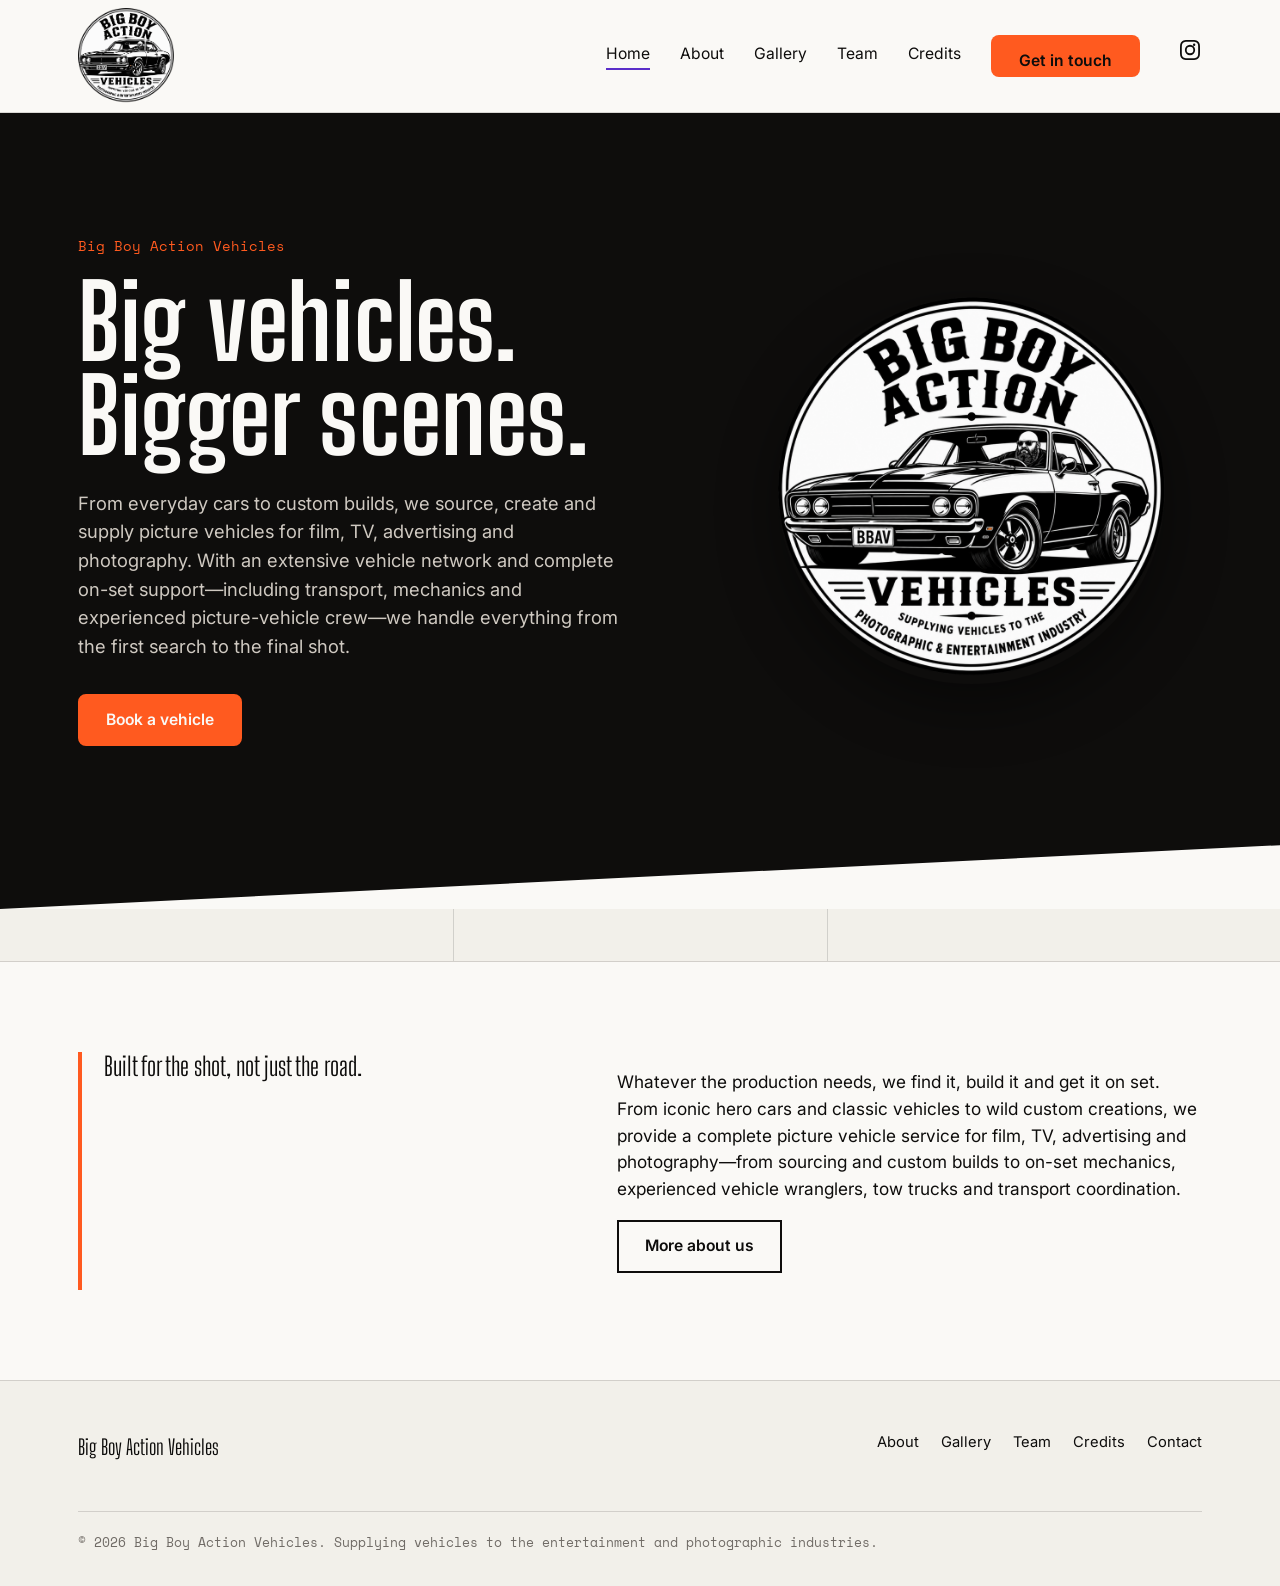
==== index.html @ 6cf237af "Add Instagram link with icon to navigation" ====
<!doctype html>
<html lang="en">
<head>
  <meta property="og:title" content="Big Boy Action Vehicles — Vehicles for Film, TV & Photography" />
<meta property="og:description" content="From everyday cars to custom builds, we source, create and supply picture vehicles for film, TV, advertising and photography." />
<meta property="og:image" content="https://www.bigboyactionvehicles.com/assets/logo-hero.png" />
<meta property="og:url" content="https://www.bigboyactionvehicles.com/" />
<meta property="og:type" content="website" />

<meta name="twitter:card" content="summary_large_image" />
<meta name="twitter:title" content="Big Boy Action Vehicles — Vehicles for Film, TV & Photography" />
<meta name="twitter:description" content="From everyday cars to custom builds, we source, create and supply picture vehicles for film, TV, advertising and photography." />
<meta name="twitter:image" content="https://www.bigboyactionvehicles.com/assets/logo-hero.png" />
<meta charset="utf-8">
<meta name="viewport" content="width=device-width, initial-scale=1">
<title>Big Boy Action Vehicles — Vehicles for Film, TV &amp; Photography</title>
<meta name="description" content="From everyday cars to custom builds, we source, create and supply picture vehicles for film, TV, advertising and photography. With an extensive vehicle network and complete on-set support—including transport, mechanics and experienced picture-vehicle crew—we handle everything from the first search to the final shot.">
<link rel="preconnect" href="https://fonts.googleapis.com">
<link href="https://fonts.googleapis.com/css2?family=Big+Shoulders+Display:wght@600;700;800&family=Inter:wght@400;500;600;700&family=Space+Mono&display=swap" rel="stylesheet">
<link rel="stylesheet" href="styles.css">
</head>
<body>

<header class="site-header">
  <div class="wrap">
    <a href="index.html" class="logo"><img src="assets/logo-header.png" alt="Big Boy Action Vehicles"></a>
    <button class="nav-toggle" aria-label="Open menu" aria-expanded="false">
      <span></span>
    </button>
    <nav class="main-nav">
      <a href="index.html" aria-current="page">Home</a>
      <a href="about.html">About</a>
      <a href="gallery.html">Gallery</a>
      <a href="team.html">Team</a>
      <a href="credits.html">Credits</a>
      <a href="contact.html" class="btn btn-solid">Get in touch</a>
       <a href="https://www.instagram.com/bigboyactionvehicles" target="_blank" rel="noopener" aria-label="Instagram" class="ig-icon">
  <svg xmlns="http://www.w3.org/2000/svg" viewBox="0 0 24 24" width="24" height="24" fill="currentColor">
    <path d="M12 2c2.717 0 3.056.01 4.122.06 1.065.05 1.79.217 2.428.465a4.9 4.9 0 0 1 1.771 1.153 4.9 4.9 0 0 1 1.153 1.771c.248.637.415 1.363.465 2.428.05 1.066.06 1.405.06 4.122s-.01 3.056-.06 4.122c-.05 1.065-.217 1.79-.465 2.428a4.9 4.9 0 0 1-1.153 1.771 4.9 4.9 0 0 1-1.771 1.153c-.637.248-1.363.415-2.428.465-1.066.05-1.405.06-4.122.06s-3.056-.01-4.122-.06c-1.065-.05-1.79-.217-2.428-.465a4.9 4.9 0 0 1-1.771-1.153 4.9 4.9 0 0 1-1.153-1.771c-.248-.637-.415-1.363-.465-2.428C2.01 15.056 2 14.717 2 12s.01-3.056.06-4.122c.05-1.065.217-1.79.465-2.428A4.9 4.9 0 0 1 3.678 3.68 4.9 4.9 0 0 1 5.45 2.525c.637-.248 1.363-.415 2.428-.465C8.944 2.01 9.283 2 12 2zm0 1.802c-2.67 0-2.986.01-4.04.059-.976.045-1.505.207-1.858.344-.466.181-.8.398-1.15.748-.35.35-.567.684-.748 1.15-.137.353-.3.882-.344 1.857-.05 1.055-.059 1.37-.059 4.04s.01 2.986.059 4.04c.045.976.207 1.505.344 1.858.181.466.399.8.748 1.15.35.35.684.567 1.15.748.353.137.882.3 1.857.344 1.054.05 1.37.059 4.041.059s2.987-.01 4.04-.059c.976-.045 1.506-.207 1.858-.344.466-.181.8-.399 1.15-.748.35-.35.567-.684.748-1.15.137-.353.3-.882.344-1.857.05-1.055.059-1.37.059-4.041s-.01-2.986-.059-4.04c-.045-.976-.207-1.505-.344-1.858a3.1 3.1 0 0 0-.748-1.15 3.1 3.1 0 0 0-1.15-.748c-.353-.137-.882-.3-1.857-.344-1.055-.05-1.37-.059-4.041-.059zm0 3.063a5.135 5.135 0 1 1 0 10.27 5.135 5.135 0 0 1 0-10.27zm0 1.802a3.333 3.333 0 1 0 0 6.666 3.333 3.333 0 0 0 0-6.666zm5.338-1.977a1.2 1.2 0 1 1-2.4 0 1.2 1.2 0 0 1 2.4 0z"/>
  </svg>
</a>
    </nav>
  </div>
</header>

<section class="hero">
  <div class="wrap">
    <div class="hero-copy">
      <p class="kicker">Big Boy Action Vehicles</p>
      <h1>Big vehicles.<br>Bigger scenes.</h1>
      <p class="lede">From everyday cars to custom builds, we source, create and supply picture vehicles for film, TV, advertising and photography. With an extensive vehicle network and complete on-set support—including transport, mechanics and experienced picture-vehicle crew—we handle everything from the first search to the final shot.</p>
      <div class="hero-actions">
        <a href="contact.html" class="btn btn-solid" style="border-color:var(--orange);">Book a vehicle</a>
      </div>
    </div>
    <div class="hero-art hero-art--filled" aria-hidden="true"><img src="assets/logo-hero.png" alt=""></div>
  </div>
</section>

<div class="strip">
  <div class="wrap">
    <div class="item"></div>
    <div class="item"></div>
    <div class="item"></div>
  </div>
</div>

<section class="section">
  <div class="wrap about-block">
    <div class="pull">Built for the shot, not just the road.</div>
    <div class="copy">
      <p> Whatever the production needs, we find it, build it and get it on set. From iconic hero cars and classic vehicles to wild custom creations, we provide a complete picture vehicle service for film, TV, advertising and photography—from sourcing and custom builds to on-set mechanics, experienced vehicle wranglers, tow trucks and transport coordination.</p>
      <p><a href="about.html" class="btn">More about us</a></p>
    </div>
  </div>
</section>

<footer class="site-footer">
  <div class="wrap">
    <div class="foot-logo">Big Boy Action Vehicles</div>
    <nav>
      <a href="about.html">About</a>
      <a href="gallery.html">Gallery</a>
      <a href="team.html">Team</a>
      <a href="credits.html">Credits</a>
      <a href="contact.html">Contact</a>
    </nav>
    <div class="fine">© <span id="year"></span> Big Boy Action Vehicles. Supplying vehicles to the entertainment and photographic industries.</div>
  </div>
</footer>

<script src="script.js"></script>
<script>document.getElementById("year").textContent = new Date().getFullYear();</script>
</body>
</html>
---- styles.css ----
/* ============================================
   BIG BOY ACTION VEHICLES — shared stylesheet
   ============================================ */

:root {
  --black: #0e0d0c;
  --white: #faf9f6;
  --paper: #f2f0ea;
  --gray: #706b66;
  --gray-light: #cfc9c1;
  --purple: #5a2ec9;
  --orange: #ff5a1f;

  --display: "Big Shoulders Display", sans-serif;
  --body: "Inter", sans-serif;
  --mono: "Space Mono", monospace;

  --edge: 1px solid rgba(14, 13, 12, 0.14);
  --edge-light: 1px solid rgba(250, 249, 246, 0.18);
  --max: 1180px;
}

* { box-sizing: border-box; }

html { scroll-behavior: smooth; }

body {
  margin: 0;
  background: var(--white);
  color: var(--black);
  font-family: var(--body);
  font-size: 17px;
  line-height: 1.55;
  -webkit-font-smoothing: antialiased;
}

img { max-width: 100%; display: block; }

a { color: inherit; }

h1, h2, h3 {
  font-family: var(--display);
  font-weight: 700;
  line-height: 0.92;
  margin: 0;
  letter-spacing: 0.2px;
}

h1 { font-size: clamp(3rem, 8vw, 6.5rem); }
h2 { font-size: clamp(2.1rem, 5vw, 3.4rem); }
h3 { font-size: clamp(1.3rem, 3vw, 1.7rem); }

p { max-width: 62ch; }

.wrap {
  max-width: var(--max);
  margin: 0 auto;
  padding: 0 28px;
}

/* focus visibility for accessibility */
a:focus-visible,
button:focus-visible,
input:focus-visible,
textarea:focus-visible,
select:focus-visible {
  outline: 3px solid var(--orange);
  outline-offset: 2px;
}

@media (prefers-reduced-motion: reduce) {
  html { scroll-behavior: auto; }
  * { animation: none !important; transition: none !important; }
}

/* ---------- header ---------- */

.site-header {
  position: sticky;
  top: 0;
  z-index: 50;
  background: var(--white);
  border-bottom: var(--edge);
}

.site-header .wrap {
  display: flex;
  align-items: center;
  justify-content: space-between;
  padding-top: 8px;
  padding-bottom: 8px;
}

.logo {
  text-decoration: none;
  color: var(--black);
  display: flex;
  align-items: center;
  line-height: 1;
}

.logo img {
  height: 1in;
  width: auto;
  display: block;
}

nav.main-nav {
  display: flex;
  align-items: center;
  gap: 30px;
}

nav.main-nav a {
  text-decoration: none;
  font-size: 0.98rem;
  color: var(--black);
  padding-bottom: 2px;
  border-bottom: 2px solid transparent;
}

nav.main-nav a:hover,
nav.main-nav a[aria-current="page"] {
  border-bottom-color: var(--purple);
}

.btn {
  display: inline-block;
  font-family: var(--body);
  font-weight: 600;
  font-size: 0.98rem;
  text-decoration: none;
  padding: 12px 26px;
  border: 2px solid var(--black);
  color: var(--black);
  background: transparent;
  cursor: pointer;
  transition: background 0.15s ease, color 0.15s ease, border-color 0.15s ease;
}

.btn:hover { background: var(--black); color: var(--white); }

.btn-solid {
  background: var(--orange);
  border-color: var(--orange);
  color: var(--white);
  border-radius: 8px;
}

.btn-solid:hover {
  background: var(--purple);
  border-color: var(--purple);
  color: var(--white);
}

.nav-toggle {
  display: none;
  background: none;
  border: none;
  cursor: pointer;
  padding: 6px;
}

.nav-toggle span,
.nav-toggle span::before,
.nav-toggle span::after {
  content: "";
  display: block;
  width: 26px;
  height: 2px;
  background: var(--black);
  position: relative;
  transition: transform 0.15s ease;
}
.nav-toggle span::before { position: absolute; top: -8px; }
.nav-toggle span::after { position: absolute; top: 8px; }

@media (max-width: 780px) {
  .nav-toggle { display: block; }
  nav.main-nav {
    position: absolute;
    top: 100%;
    left: 0;
    right: 0;
    background: var(--white);
    border-bottom: var(--edge);
    flex-direction: column;
    align-items: flex-start;
    gap: 0;
    padding: 10px 28px 22px;
    display: none;
  }
  nav.main-nav.open { display: flex; }
  nav.main-nav a { width: 100%; padding: 12px 0; border-bottom: 1px solid rgba(14,13,12,0.1); }
  nav.main-nav .btn { margin-top: 12px; }
}

/* ---------- hero ---------- */

.hero {
  position: relative;
  background: var(--black);
  color: var(--white);
  overflow: hidden;
  clip-path: polygon(0 0, 100% 0, 100% 92%, 0 100%);
}

.hero .wrap {
  display: grid;
  grid-template-columns: 1.15fr 0.85fr;
  gap: 40px;
  align-items: center;
  padding-top: 90px;
  padding-bottom: 130px;
}

.hero-copy .kicker {
  font-family: var(--mono);
  font-size: 0.85rem;
  color: var(--orange);
  margin: 0 0 18px;
}

.hero h1 { color: var(--white); }

.hero p.lede {
  color: var(--gray-light);
  font-size: 1.15rem;
  margin: 26px 0 34px;
  max-width: 46ch;
}

.hero-actions { display: flex; gap: 16px; flex-wrap: wrap; }

.hero .btn { border-color: var(--white); color: var(--white); }
.hero .btn:hover { background: var(--white); color: var(--black); }

.hero-art {
  position: relative;
  aspect-ratio: 4 / 5;
  background:
    linear-gradient(160deg, rgba(90,46,201,0.55), transparent 55%),
    linear-gradient(-20deg, rgba(255,90,31,0.5), transparent 50%),
    #1c1a18;
  border: var(--edge-light);
}

.hero-art::after {
  content: "Add a vehicle photo here";
  position: absolute;
  inset: 0;
  display: flex;
  align-items: center;
  justify-content: center;
  text-align: center;
  padding: 20px;
  font-family: var(--mono);
  font-size: 0.85rem;
  color: rgba(250,249,246,0.6);
}

.hero-art--filled::after { content: none; }

.hero-art--filled {
  display: flex;
  align-items: center;
  justify-content: center;
  padding: 8%;
  background: var(--black);
  border: none;
}

.hero-art--filled img {
  width: 100%;
  max-width: 620px;
  border-radius: 50%;
  box-shadow: 0 20px 60px rgba(0,0,0,0.45);
}

@media (max-width: 860px) {
  .hero .wrap { grid-template-columns: 1fr; padding-top: 60px; padding-bottom: 80px; }
  .hero-art { aspect-ratio: 16/10; }
}

/* ---------- highlight strip ---------- */

.strip {
  border-bottom: var(--edge);
  background: var(--paper);
}

.strip .wrap {
  display: flex;
  flex-wrap: wrap;
}

.strip .item {
  flex: 1 1 220px;
  padding: 26px 28px;
  border-left: var(--edge);
  font-size: 1rem;
  font-weight: 600;
}

.strip .item:first-child { border-left: none; }

/* ---------- generic sections ---------- */

.section { padding: 90px 0; }
.section-tight { padding: 60px 0; }

.section-head {
  display: flex;
  justify-content: space-between;
  align-items: flex-end;
  gap: 30px;
  margin-bottom: 46px;
  flex-wrap: wrap;
}

.section-head p { color: var(--gray); margin: 0; }

.page-hero {
  padding: 74px 0 24px;
  border-bottom: var(--edge);
}

.page-hero p.lede {
  color: var(--gray);
  font-size: 1.15rem;
  margin-top: 20px;
  max-width: 60ch;
}

/* ---------- about paragraph block ---------- */

.about-block {
  display: grid;
  grid-template-columns: 0.9fr 1.1fr;
  gap: 60px;
}

.about-block .pull {
  border-left: 4px solid var(--orange);
  padding-left: 22px;
  font-family: var(--display);
  font-size: 1.6rem;
  line-height: 1.15;
}

.about-block .copy p { font-size: 1.08rem; }

@media (max-width: 860px) {
  .about-block { grid-template-columns: 1fr; gap: 30px; }
}

/* ---------- gallery ---------- */

.gallery-grid {
  display: grid;
  grid-template-columns: repeat(3, 1fr);
  gap: 4px;
}

.gallery-item {
  position: relative;
  aspect-ratio: 4/3;
  background: #1c1a18;
  overflow: hidden;
}

.gallery-item:nth-child(6n+1) { background: linear-gradient(135deg, #201c33, #1c1a18); }
.gallery-item:nth-child(6n+2) { background: linear-gradient(135deg, #3a1c14, #1c1a18); }
.gallery-item:nth-child(6n+3) { background: linear-gradient(135deg, #1c1a18, #241d33); }
.gallery-item:nth-child(6n+4) { background: linear-gradient(135deg, #331d16, #1c1a18); }
.gallery-item:nth-child(6n+5) { background: linear-gradient(135deg, #1c1a18, #2a1a3a); }
.gallery-item:nth-child(6n+6) { background: linear-gradient(135deg, #1c1a18, #3a2312); }

.gallery-item span {
  position: absolute;
  inset: 0;
  display: flex;
  align-items: center;
  justify-content: center;
  text-align: center;
  padding: 16px;
  font-family: var(--mono);
  font-size: 0.78rem;
  color: rgba(250,249,246,0.55);
}

@media (max-width: 780px) {
  .gallery-grid { grid-template-columns: repeat(2, 1fr); }
}

/* ---------- team ---------- */

.team-grid {
  display: grid;
  grid-template-columns: repeat(3, 1fr);
}

.team-card {
  padding: 30px 26px;
  border-top: var(--edge);
  border-left: var(--edge);
}

.team-grid .team-card:nth-child(3n+1) { border-left: none; }

.team-photo {
  width: 100%;
   height: 250px;
   overflow: hidden;
   background: linear-gradient(150deg, var(--purple), var(--black) 70%);
  margin-bottom: 18px;
}

.team-photo img {
  width: 100%;
   height: 100%;
   object-fit: cover;
   display: block;  
}

.team-card h3 { margin-bottom: 4px; }
.team-role {
  font-family: var(--mono);
  font-size: 0.82rem;
  color: var(--orange);
  margin-bottom: 14px;
  display: block;
}

@media (max-width: 780px) {
  .team-grid { grid-template-columns: 1fr; }
  .team-grid .team-card { border-left: none; }
}

/* ---------- credits (film-credits styling) ---------- */

.credits-roll {
  background: var(--black);
  color: var(--white);
}

.credits-roll .section { padding: 80px 0 100px; }

.credit-block { margin-bottom: 46px; }

.credit-block .role {
  font-family: var(--mono);
  font-size: 0.8rem;
  color: var(--orange);
  text-transform: lowercase;
  margin-bottom: 10px;
  display: block;
}

.credit-block ul {
  list-style: none;
  margin: 0;
  padding: 0;
  columns: 2;
  column-gap: 40px;
}

.credit-block li {
  font-family: var(--display);
  font-size: 1.4rem;
  padding: 6px 0;
  border-bottom: 1px solid rgba(250,249,246,0.12);
  break-inside: avoid;
}

@media (max-width: 700px) {
  .credit-block ul { columns: 1; }
}

/* ---------- contact form ---------- */

.contact-layout {
  display: grid;
  grid-template-columns: 0.9fr 1.1fr;
  gap: 60px;
}

.contact-info .detail { margin-bottom: 22px; }
.contact-info .detail .label {
  font-family: var(--mono);
  font-size: 0.78rem;
  color: var(--gray);
  display: block;
  margin-bottom: 4px;
}

form.enquiry { display: grid; gap: 20px; }

.field { display: grid; gap: 6px; }

.field label { font-size: 0.92rem; font-weight: 600; }

.field input,
.field select,
.field textarea {
  font-family: var(--body);
  font-size: 1rem;
  padding: 13px 14px;
  border: 2px solid var(--black);
  background: var(--white);
  color: var(--black);
  width: 100%;
}

.field textarea { min-height: 130px; resize: vertical; }

.form-note {
  font-size: 0.88rem;
  color: var(--gray);
  margin-top: -6px;
}

.form-success {
  border: 2px solid var(--black);
  padding: 26px;
  font-family: var(--display);
  font-size: 1.3rem;
  display: none;
}

@media (max-width: 860px) {
  .contact-layout { grid-template-columns: 1fr; gap: 34px; }
}

/* ---------- footer ---------- */

.site-footer {
  border-top: var(--edge);
  background: var(--paper);
  padding: 50px 0 34px;
}

.site-footer .wrap {
  display: flex;
  justify-content: space-between;
  flex-wrap: wrap;
  gap: 24px;
}

.site-footer .foot-logo {
  font-family: var(--display);
  font-size: 1.3rem;
}

.site-footer nav {
  display: flex;
  gap: 22px;
  flex-wrap: wrap;
}

.site-footer nav a { text-decoration: none; font-size: 0.92rem; }

.site-footer .fine {
  width: 100%;
  margin-top: 24px;
  padding-top: 20px;
  border-top: var(--edge);
  font-size: 0.82rem;
  color: var(--gray);
  font-family: var(--mono);
}
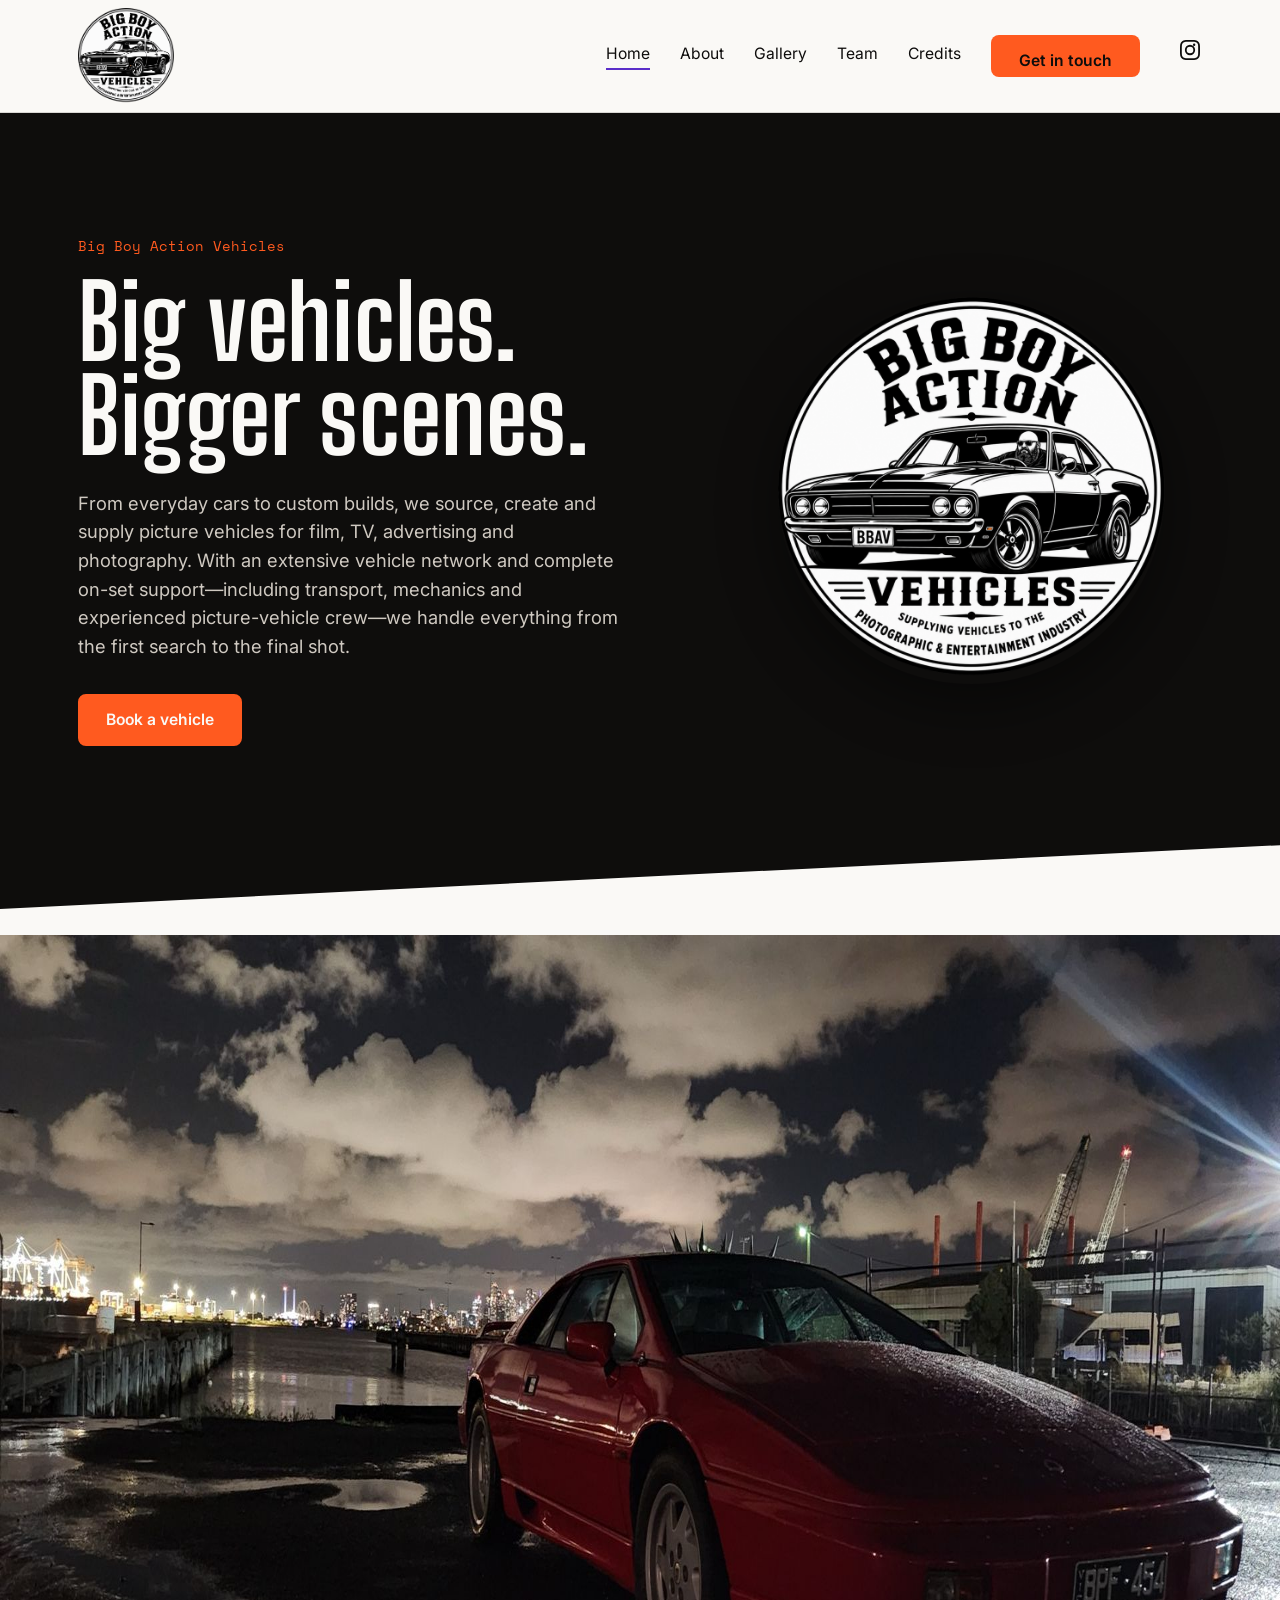
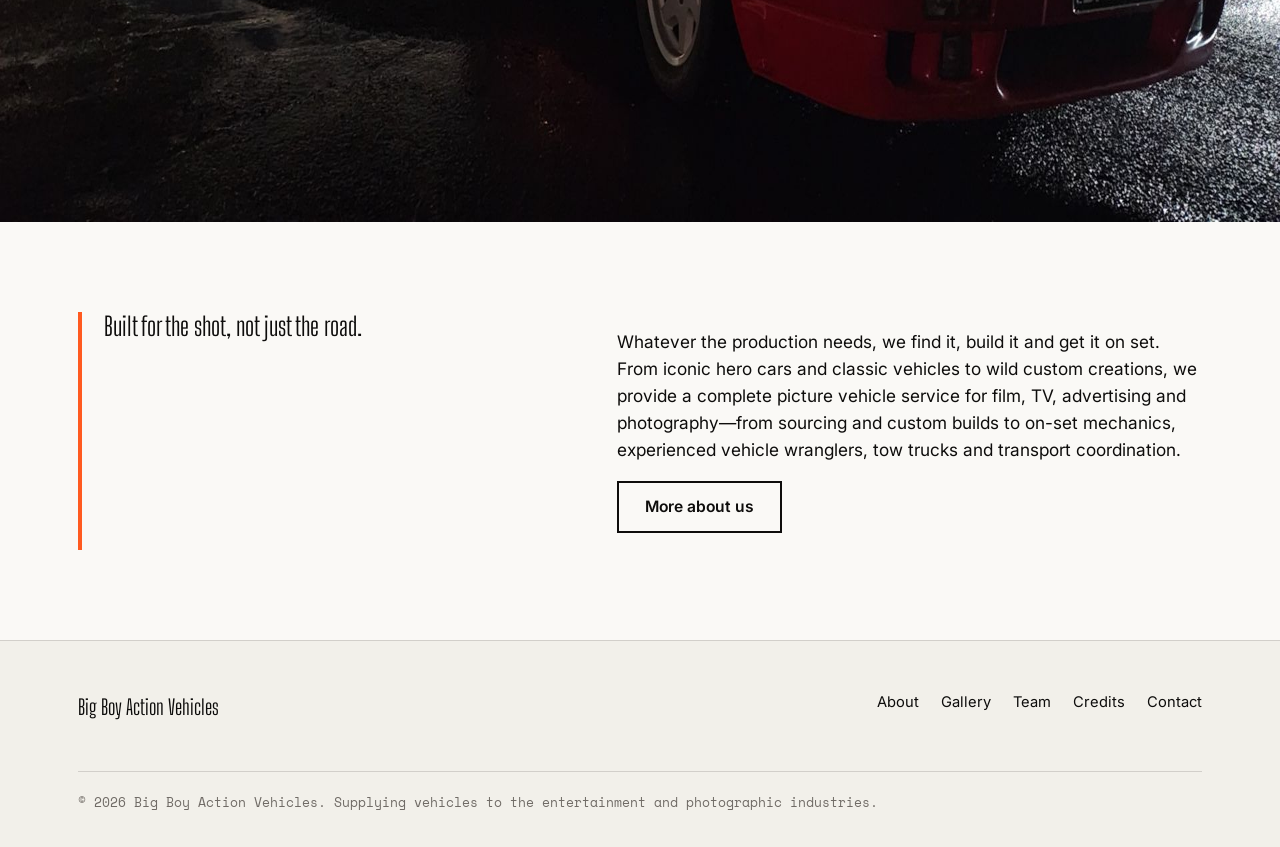
==== commit b00fb075: "Refactor index.html to include photo strip section Removed unused strip div and added a photo strip " ====
--- a/index.html
+++ b/index.html
@@ -56,14 +56,12 @@
     <div class="hero-art hero-art--filled" aria-hidden="true"><img src="assets/logo-hero.png" alt=""></div>
   </div>
 </section>
+<section class="photo-strip">
+  <img src="images/lotus-esprit-night.jpg"
+       alt="Red Lotus Esprit picture car parked at night by the Melbourne docks"
+       width="1920" height="887" loading="lazy">
+</section>
 
-<div class="strip">
-  <div class="wrap">
-    <div class="item"></div>
-    <div class="item"></div>
-    <div class="item"></div>
-  </div>
-</div>
 
 <section class="section">
   <div class="wrap about-block">
--- a/styles.css
+++ b/styles.css
@@ -569,3 +569,16 @@
   color: var(--gray);
   font-family: var(--mono);
 }
+.photo-strip {
+  margin: 0;
+  padding: 0;
+  background: #121214;
+  line-height: 0;
+}
+.photo-strip img {
+  display: block;
+  width: 100%;
+  height: clamp(220px, 40vw, 480px);
+  object-fit: cover;
+  object-position: 60% 60%;
+}
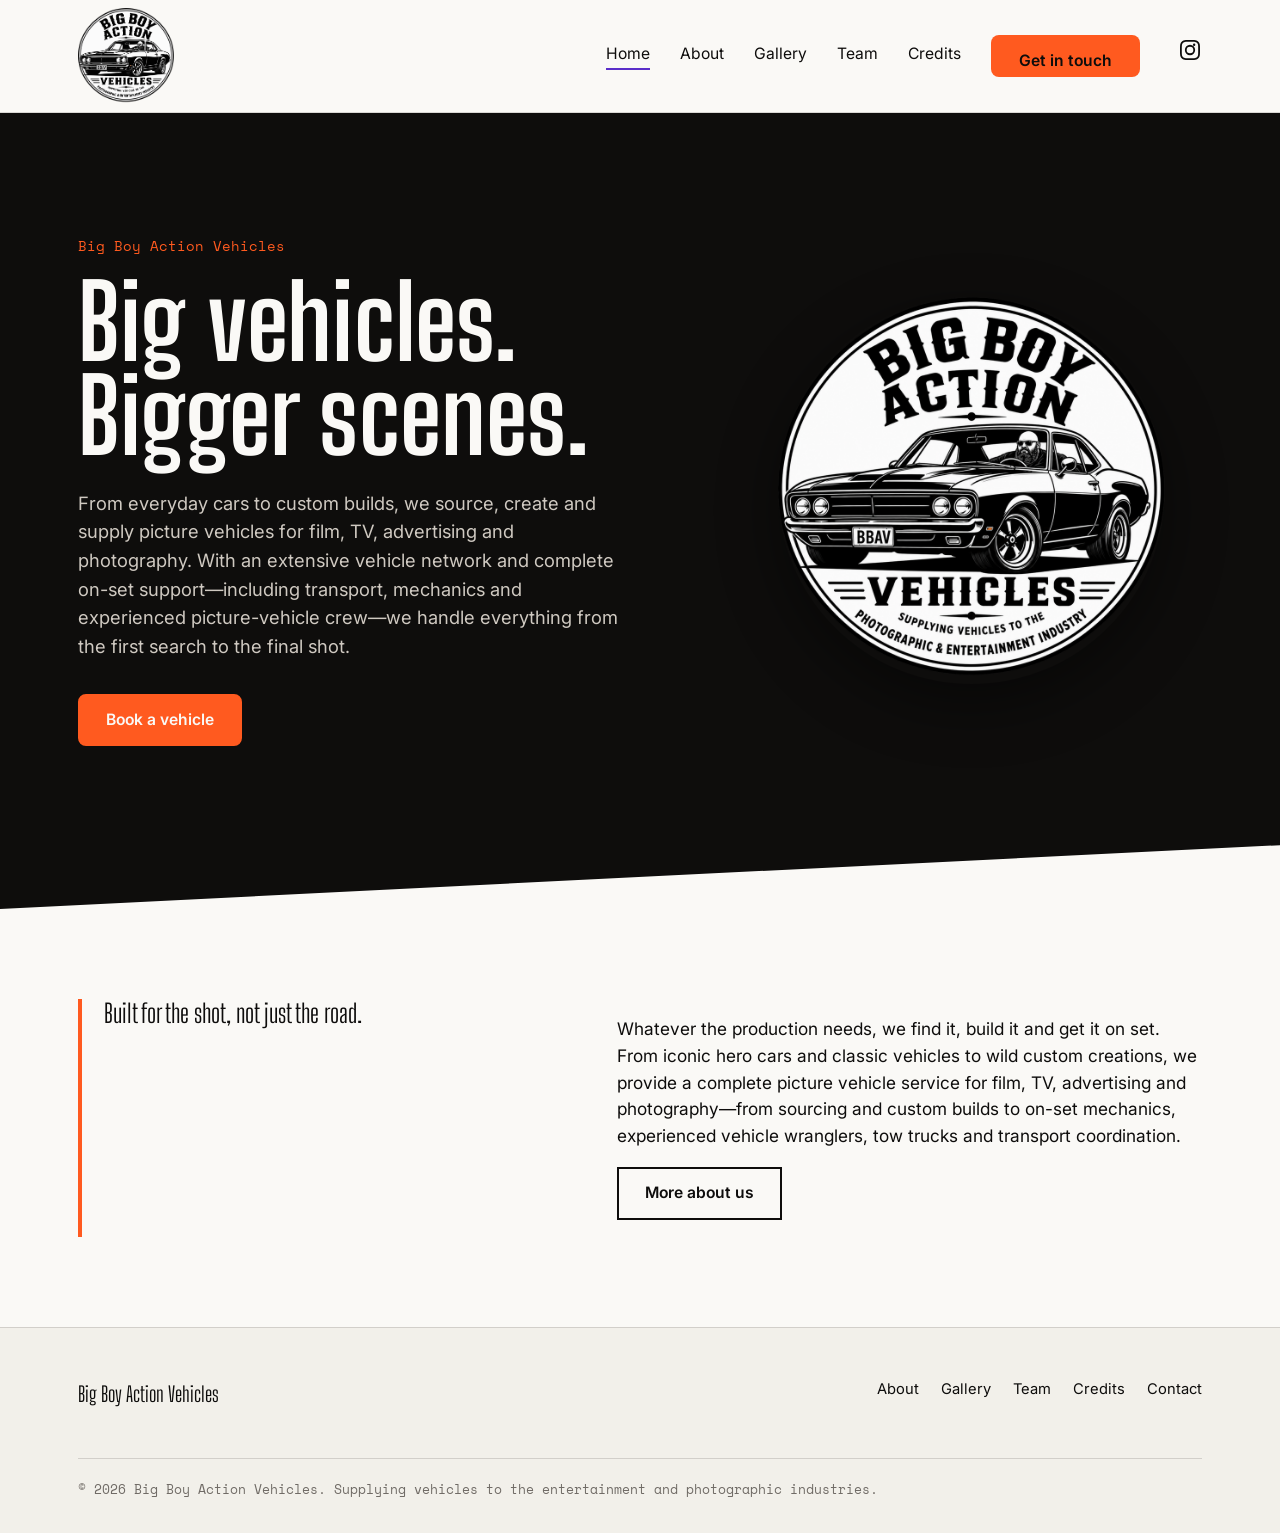
==== commit 7b56d8a4: "Update index.html" ====
--- a/index.html
+++ b/index.html
@@ -56,12 +56,6 @@
     <div class="hero-art hero-art--filled" aria-hidden="true"><img src="assets/logo-hero.png" alt=""></div>
   </div>
 </section>
-<section class="photo-strip">
-  <img src="images/lotus-esprit-night.jpg"
-       alt="Red Lotus Esprit picture car parked at night by the Melbourne docks"
-       width="1920" height="887" loading="lazy">
-</section>
-
 
 <section class="section">
   <div class="wrap about-block">
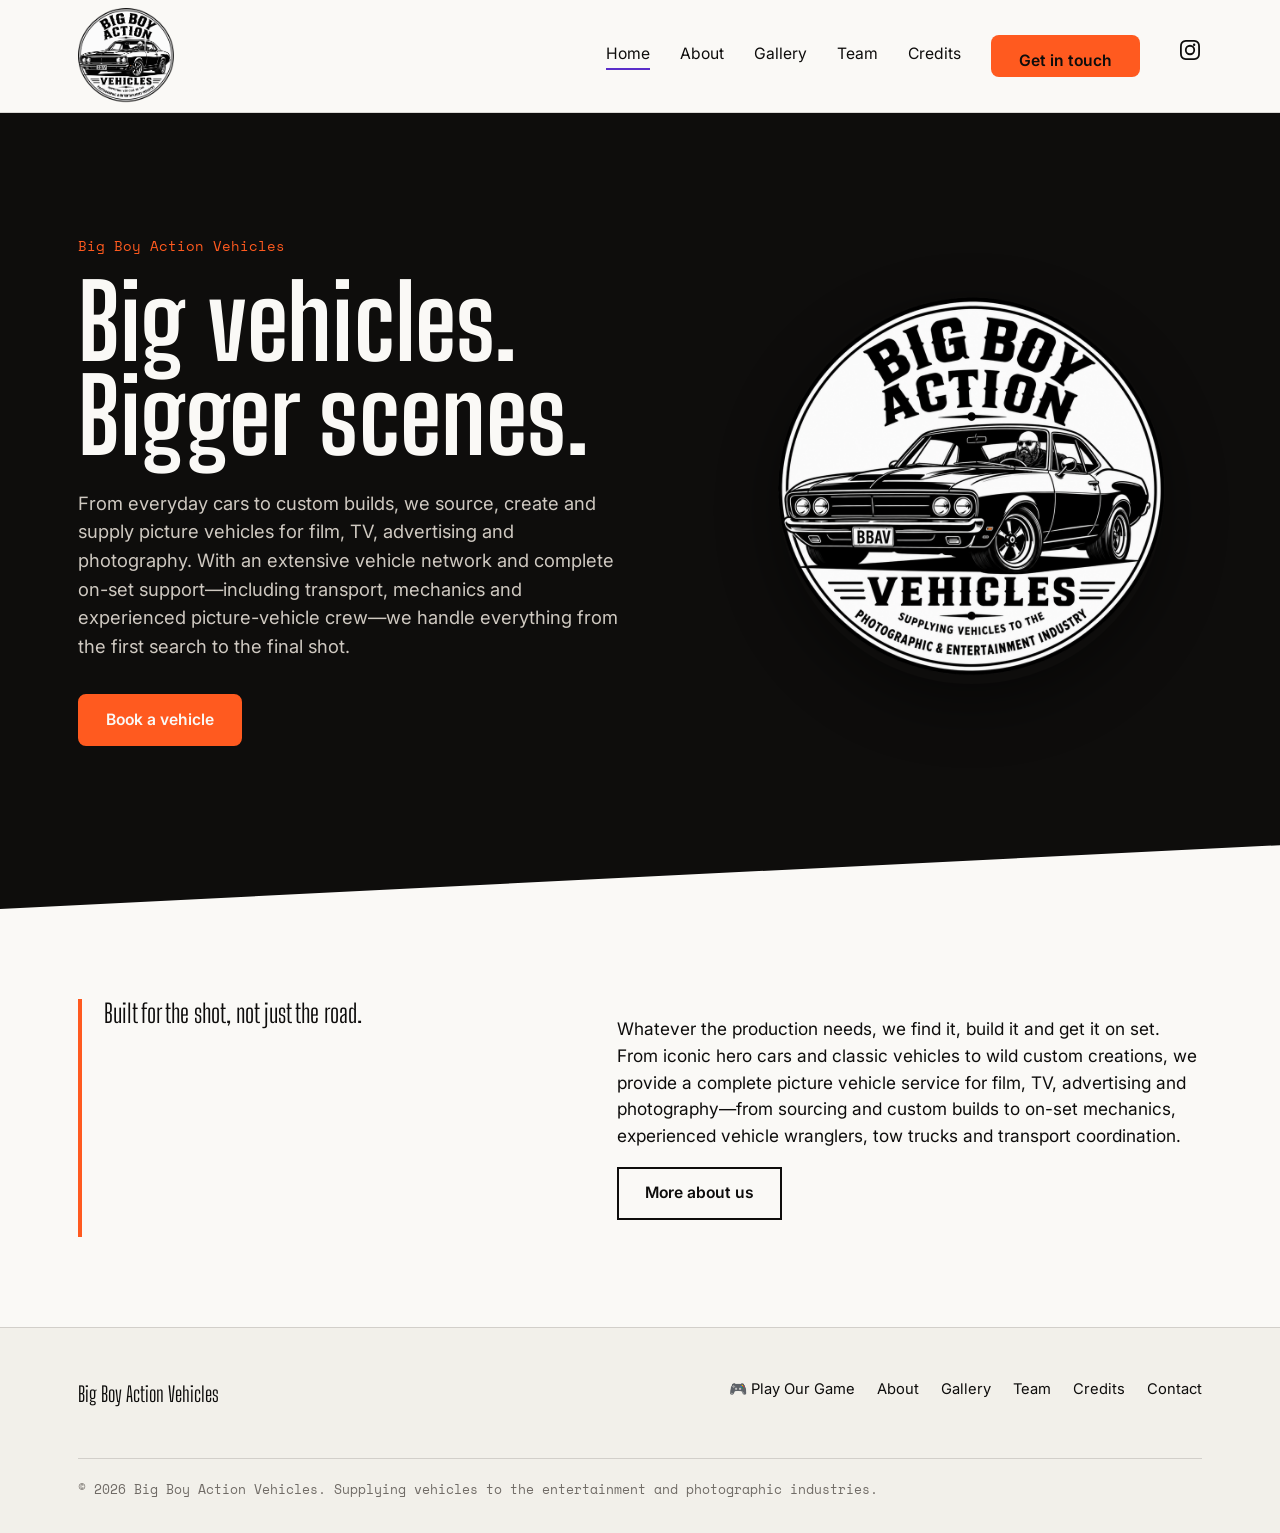
==== commit 419e93df: "Add link to Play Our Game in the footer" ====
--- a/index.html
+++ b/index.html
@@ -71,6 +71,7 @@
   <div class="wrap">
     <div class="foot-logo">Big Boy Action Vehicles</div>
     <nav>
+      <a href="/driving-victoria/">🎮 Play Our Game</a>
       <a href="about.html">About</a>
       <a href="gallery.html">Gallery</a>
       <a href="team.html">Team</a>
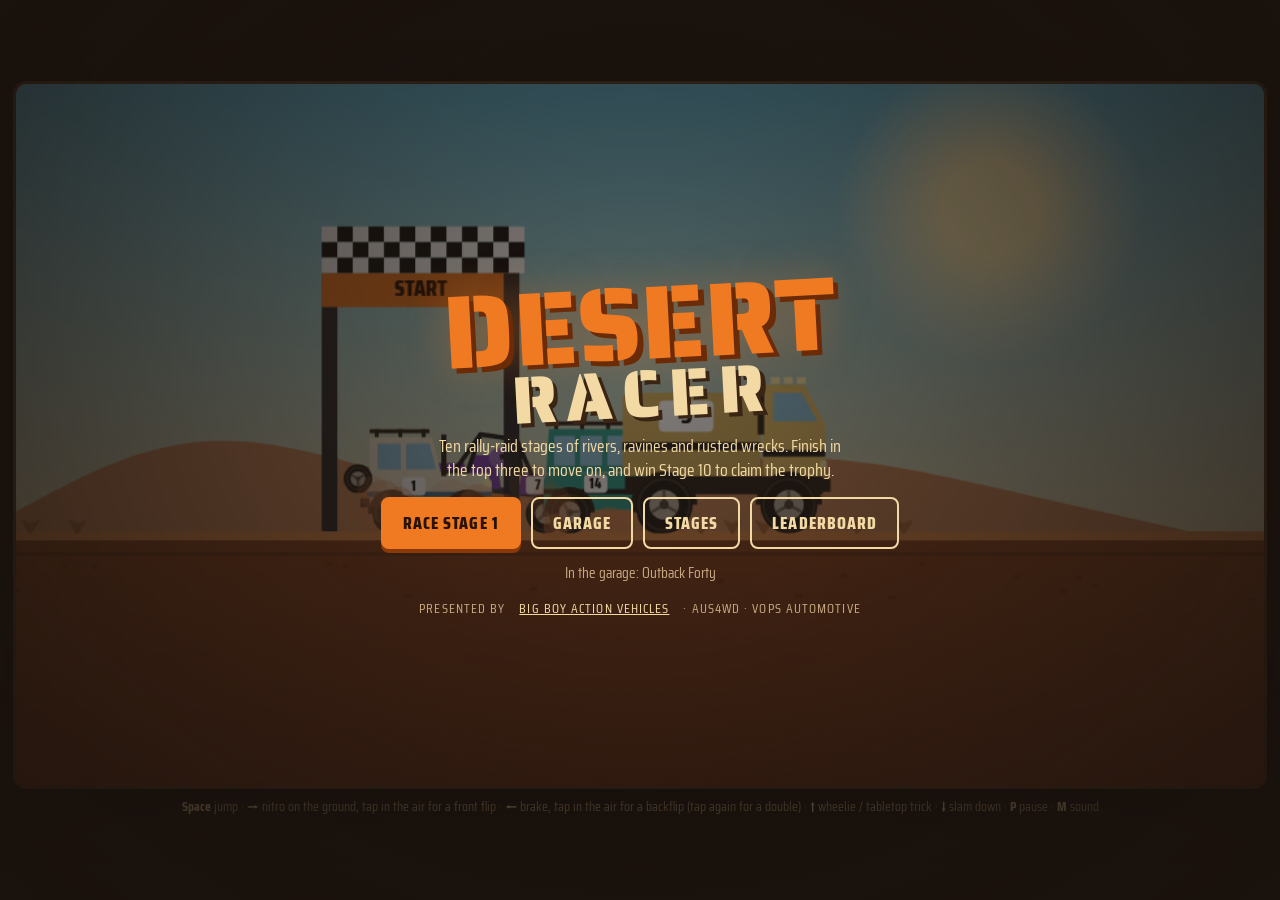
==== commit 5f184d41: "Add files via upload" ====
--- a/index.html
+++ b/index.html
@@ -1,88 +1,1647 @@
 <!doctype html>
 <html lang="en">
 <head>
-  <meta property="og:title" content="Big Boy Action Vehicles — Vehicles for Film, TV & Photography" />
-<meta property="og:description" content="From everyday cars to custom builds, we source, create and supply picture vehicles for film, TV, advertising and photography." />
-<meta property="og:image" content="https://www.bigboyactionvehicles.com/assets/logo-hero.png" />
-<meta property="og:url" content="https://www.bigboyactionvehicles.com/" />
-<meta property="og:type" content="website" />
-
-<meta name="twitter:card" content="summary_large_image" />
-<meta name="twitter:title" content="Big Boy Action Vehicles — Vehicles for Film, TV & Photography" />
-<meta name="twitter:description" content="From everyday cars to custom builds, we source, create and supply picture vehicles for film, TV, advertising and photography." />
-<meta name="twitter:image" content="https://www.bigboyactionvehicles.com/assets/logo-hero.png" />
 <meta charset="utf-8">
-<meta name="viewport" content="width=device-width, initial-scale=1">
-<title>Big Boy Action Vehicles — Vehicles for Film, TV &amp; Photography</title>
-<meta name="description" content="From everyday cars to custom builds, we source, create and supply picture vehicles for film, TV, advertising and photography. With an extensive vehicle network and complete on-set support—including transport, mechanics and experienced picture-vehicle crew—we handle everything from the first search to the final shot.">
+<meta name="viewport" content="width=device-width,initial-scale=1,viewport-fit=cover">
+<meta name="description" content="DESERT RACER: a rally-raid arcade racer presented by Big Boy Action Vehicles.">
+<title>DESERT RACER</title>
 <link rel="preconnect" href="https://fonts.googleapis.com">
-<link href="https://fonts.googleapis.com/css2?family=Big+Shoulders+Display:wght@600;700;800&family=Inter:wght@400;500;600;700&family=Space+Mono&display=swap" rel="stylesheet">
-<link rel="stylesheet" href="styles.css">
+<link rel="preconnect" href="https://fonts.gstatic.com" crossorigin>
+<link href="https://fonts.googleapis.com/css2?family=Saira+Stencil+One&family=Saira+Condensed:wght@500;700;800&display=swap" rel="stylesheet">
+<style>
+  /* Layout: one 16:9 race screen centred on a burnt-umber ground; menus float over it as rally road-book panels. Single dark look by design. */
+  :root {
+    --ground: #1A120D;
+    --panel: #24180F;
+    --panel-edge: #4A3220;
+    --sand: #F3D9A4;
+    --ink: #FFF4E2;
+    --muted: #C7A983;
+    --orange: #F07A22;
+    --orange-ink: #2A1203;
+    --sky: #4FB8E0;
+    --good: #7FD48C;
+    --bad: #FF6352;
+    --display: "Saira Stencil One", "Impact", "Arial Black", sans-serif;
+    --ui: "Saira Condensed", "Arial Narrow", system-ui, sans-serif;
+    color-scheme: dark;
+  }
+  *, *::before, *::after { box-sizing: border-box; }
+  [hidden] { display: none !important; }
+  html, body { height: 100%; }
+  body {
+    margin: 0; background: var(--ground); color: var(--ink);
+    font-family: var(--ui); font-size: 17px; overflow: hidden;
+    -webkit-user-select: none; user-select: none;
+  }
+  .app {
+    height: 100%; display: flex; flex-direction: column; align-items: center; justify-content: center;
+    gap: 10px; padding-inline: 16px; padding-block: 10px;
+  }
+  .stage {
+    position: relative; width: min(100%, calc((100dvh - 150px) * 16 / 9), 1280px);
+    max-width: 100%; aspect-ratio: 16 / 9; border-radius: 10px; overflow: hidden;
+    box-shadow: 0 0 0 3px var(--panel-edge), 0 18px 50px rgba(0,0,0,.5);
+    background: #2b1d14; touch-action: none;
+  }
+  @media (pointer: fine) { .stage { width: min(100%, calc((100dvh - 70px) * 16 / 9), 1280px); } }
+  canvas#cv { display: block; width: 100%; height: 100%; }
+  .topbtns { position: absolute; top: 8px; left: 50%; transform: translateX(-50%); display: flex; gap: 6px; z-index: 2; }
+  .icon-btn {
+    width: clamp(30px, 3.6vw, 42px); height: clamp(30px, 3.6vw, 42px); border-radius: 50%; display: grid; place-items: center; padding: 0;
+    border: 2px solid var(--sand); background: rgba(26,18,13,.7); color: var(--sand); cursor: pointer;
+  }
+  .icon-btn:focus-visible, .btn:focus-visible, .tab:focus-visible, .tile:focus-visible, input:focus-visible { outline: 3px solid var(--sky); outline-offset: 2px; }
+
+  /* overlays */
+  .ov {
+    position: fixed; inset: 0; z-index: 10; overflow-y: auto;
+    display: flex; flex-direction: column; align-items: center; justify-content: safe center;
+    padding-inline: 16px; padding-block: max(18px, env(safe-area-inset-top, 0px)) max(18px, env(safe-area-inset-bottom, 0px));
+    background: radial-gradient(ellipse at 50% 40%, rgba(26,18,13,.45), rgba(26,18,13,.88));
+  }
+  .ov.dim { background: rgba(26,18,13,.86); }
+  .panel {
+    width: min(100%, 820px); display: flex; flex-direction: column; align-items: center; gap: 14px; text-align: center;
+  }
+  .panel.boxed {
+    background: var(--panel); border: 2px solid var(--panel-edge); border-radius: 14px; padding: 22px 18px;
+    box-shadow: 0 20px 60px rgba(0,0,0,.45);
+  }
+  h1, h2 { font-family: var(--display); font-weight: 400; margin: 0; text-wrap: balance; letter-spacing: .02em; }
+  h2 { font-size: clamp(1.8rem, 5vw, 2.6rem); color: var(--orange); line-height: 1; }
+  .logo { display: flex; flex-direction: column; align-items: center; line-height: .82; transform: rotate(-3deg); }
+  .logo .l1 { font-family: var(--display); font-size: clamp(3rem, 11vw, 6.5rem); color: var(--orange); text-shadow: 5px 5px 0 #6B2B07, 0 0 40px rgba(240,122,34,.35); }
+  .logo .l2 { font-family: var(--display); font-size: clamp(2.2rem, 7.5vw, 4.2rem); color: var(--sand); letter-spacing: .14em; text-shadow: 4px 4px 0 #3A2414; }
+  .tag { margin: 0; max-width: 46ch; color: var(--sand); font-size: 1.1rem; line-height: 1.35; }
+  .small { margin: 0; color: var(--muted); font-size: .95rem; line-height: 1.4; max-width: 60ch; }
+  .row { display: flex; flex-wrap: wrap; justify-content: center; gap: 10px; }
+  .btn {
+    font-family: var(--ui); font-weight: 800; font-size: 1.1rem; letter-spacing: .06em; text-transform: uppercase;
+    padding: 10px 20px; border-radius: 8px; cursor: pointer;
+    border: 2px solid var(--sand); background: transparent; color: var(--sand);
+  }
+  .btn:hover { background: rgba(243,217,164,.1); }
+  .btn.primary { background: var(--orange); border-color: var(--orange); color: var(--orange-ink); box-shadow: 0 4px 0 #8A3A08; }
+  .btn.primary:hover { background: #FF8C35; }
+  .btn.primary:active { transform: translateY(3px); box-shadow: 0 1px 0 #8A3A08; }
+  .btn:disabled { opacity: .45; cursor: default; }
+  .linkbtn { background: none; border: 0; color: var(--muted); text-decoration: underline; font: inherit; cursor: pointer; padding: 4px; }
+
+  .sponsor-row { display: flex; flex-wrap: wrap; justify-content: center; gap: 8px 14px; font-size: .85rem; color: var(--muted); letter-spacing: .08em; text-transform: uppercase; }
+  .sponsor-row a { color: var(--sand); }
+
+  /* garage */
+  .garage-grid { width: 100%; display: grid; grid-template-columns: repeat(auto-fill, minmax(230px, 1fr)); gap: 12px; }
+  .vcard {
+    min-width: 0; display: flex; flex-direction: column; gap: 6px; padding: 12px; text-align: left;
+    background: #1D140D; border: 2px solid var(--panel-edge); border-radius: 10px;
+  }
+  .vcard.sel { border-color: var(--orange); background: #2C1A0C; }
+  .vcard canvas { width: 100%; aspect-ratio: 2 / 1; border-radius: 6px; background: linear-gradient(#6FC4E6, #F5D7A0 70%, #B9662F 70%); }
+  .vcard .nm { font-family: var(--display); font-size: 1.25rem; color: var(--ink); line-height: 1.05; }
+  .vcard .cls { font-size: .8rem; letter-spacing: .1em; text-transform: uppercase; color: var(--orange); }
+  .bars { display: grid; grid-template-columns: auto 1fr; gap: 3px 8px; align-items: center; font-size: .78rem; text-transform: uppercase; letter-spacing: .06em; color: var(--muted); }
+  .bar { height: 7px; border-radius: 4px; background: #3A2919; overflow: hidden; }
+  .bar i { display: block; height: 100%; background: var(--sand); border-radius: 4px; }
+  .pc { margin: 0; font-size: .9rem; line-height: 1.3; }
+  .pc.pro::before { content: "+ "; color: var(--good); font-weight: 800; }
+  .pc.con::before { content: "\2013 "; color: var(--bad); font-weight: 800; }
+  .vcard .btn { margin-top: auto; font-size: .95rem; padding: 7px 12px; }
+
+  /* stages */
+  .stage-grid { width: 100%; display: grid; grid-template-columns: repeat(auto-fill, minmax(140px, 1fr)); gap: 10px; }
+  .tile {
+    font-family: var(--ui); text-align: left; padding: 10px 12px; border-radius: 10px; cursor: pointer; color: var(--ink);
+    background: #1D140D; border: 2px solid var(--panel-edge); display: flex; flex-direction: column; gap: 2px; min-width: 0;
+  }
+  .tile:hover:not(:disabled) { border-color: var(--orange); }
+  .tile:disabled { opacity: .45; cursor: default; }
+  .tile .n { font-family: var(--display); font-size: 1.7rem; color: var(--orange); line-height: 1; }
+  .tile .t { font-weight: 700; font-size: 1rem; line-height: 1.1; }
+  .tile .b { font-size: .82rem; color: var(--muted); font-variant-numeric: tabular-nums; }
+
+  /* leaderboard */
+  .tabs { display: flex; flex-wrap: wrap; justify-content: center; gap: 6px; }
+  .tab {
+    font-family: var(--ui); font-weight: 800; font-size: 1rem; width: 44px; height: 38px; border-radius: 7px; cursor: pointer;
+    border: 2px solid var(--panel-edge); background: #1D140D; color: var(--sand);
+  }
+  .tab.on { background: var(--orange); border-color: var(--orange); color: var(--orange-ink); }
+  .board { width: 100%; border-collapse: collapse; font-variant-numeric: tabular-nums; text-align: left; }
+  .board th { font-size: .78rem; letter-spacing: .1em; text-transform: uppercase; color: var(--muted); font-weight: 700; padding: 6px 8px; border-bottom: 2px solid var(--panel-edge); }
+  .board td { padding: 8px; border-bottom: 1px solid #3A2919; font-size: 1.05rem; }
+  .board td.rk { font-family: var(--display); color: var(--orange); width: 2.4em; }
+  .board td.tm { text-align: right; font-weight: 800; }
+  .board th.tm { text-align: right; }
+  .board tr.me td { background: rgba(240,122,34,.13); }
+  .board .veh { color: var(--muted); font-size: .9rem; }
+  .board-wrap { width: 100%; overflow-x: auto; }
+
+  /* results */
+  .stats { display: grid; grid-template-columns: repeat(3, minmax(0, 1fr)); gap: 10px; width: 100%; }
+  .stat { background: #1D140D; border-radius: 10px; padding: 10px 6px; display: flex; flex-direction: column; gap: 2px; }
+  .stat .k { font-size: .75rem; letter-spacing: .12em; text-transform: uppercase; color: var(--muted); }
+  .stat .v { font-family: var(--display); font-size: clamp(1.3rem, 4vw, 1.9rem); color: var(--ink); font-variant-numeric: tabular-nums; }
+  .namerow { display: flex; flex-wrap: wrap; gap: 8px; justify-content: center; align-items: center; }
+  .namerow label { font-size: .85rem; letter-spacing: .1em; text-transform: uppercase; color: var(--muted); }
+  input#nameIn {
+    font-family: var(--ui); font-size: 1.1rem; font-weight: 700; padding: 8px 12px; border-radius: 8px; width: 12em; max-width: 100%;
+    border: 2px solid var(--panel-edge); background: #120C08; color: var(--ink); -webkit-user-select: text; user-select: text;
+  }
+  .status { min-height: 1.4em; }
+  .trophy svg { width: min(220px, 50vw); height: auto; filter: drop-shadow(0 10px 30px rgba(255,190,60,.45)); }
+
+  .toast {
+    position: absolute; left: 50%; top: 18%; transform: translateX(-50%); z-index: 3; pointer-events: none;
+    font-family: var(--display); font-size: clamp(1.2rem, 4vw, 2.4rem); color: var(--ink); text-align: center;
+    background: rgba(26,18,13,.78); border: 2px solid var(--bad); border-radius: 10px; padding: 6px 18px; white-space: nowrap;
+  }
+
+  /* touch pad */
+  .pad { width: min(100%, 1280px); display: none; grid-template-columns: repeat(2, minmax(0, 1fr)) 2px repeat(2, minmax(0, 1fr)) minmax(0, 1.4fr); gap: 6px; }
+  @media (pointer: coarse) { .pad { display: grid; } .keys { display: none; } }
+  .pad button {
+    font-family: var(--ui); font-weight: 800; font-size: clamp(.68rem, 2.6vw, .95rem); line-height: 1.05; letter-spacing: .02em; text-transform: uppercase;
+    height: 64px; min-width: 0; border-radius: 12px; border: 2px solid var(--panel-edge); background: #2A1C12; color: var(--sand);
+    touch-action: none; -webkit-tap-highlight-color: transparent; padding: 4px;
+  }
+  .pad button span { display: block; font-size: 1.5rem; line-height: 1; }
+  .pad button.on { background: var(--sand); color: var(--ground); }
+  .pad button.jump { background: var(--orange); color: var(--orange-ink); border-color: var(--orange); font-size: clamp(.9rem, 3.6vw, 1.3rem); }
+  .pad button.jump.on { background: #FFB070; }
+  .pad .gapcol { width: 2px; }
+  .rotate-hint { display: none; margin: 0; font-size: .9rem; color: var(--muted); text-align: center; }
+  @media (pointer: coarse) and (orientation: portrait) { .rotate-hint { display: block; } }
+  .keys { margin: 0; font-size: .85rem; color: var(--muted); text-align: center; max-width: 100%; }
+  .keys b { color: var(--sand); }
+  @media (prefers-reduced-motion: reduce) { .logo { transform: none; } }
+</style>
 </head>
 <body>
-
-<header class="site-header">
-  <div class="wrap">
-    <a href="index.html" class="logo"><img src="assets/logo-header.png" alt="Big Boy Action Vehicles"></a>
-    <button class="nav-toggle" aria-label="Open menu" aria-expanded="false">
-      <span></span>
-    </button>
-    <nav class="main-nav">
-      <a href="index.html" aria-current="page">Home</a>
-      <a href="about.html">About</a>
-      <a href="gallery.html">Gallery</a>
-      <a href="team.html">Team</a>
-      <a href="credits.html">Credits</a>
-      <a href="contact.html" class="btn btn-solid">Get in touch</a>
-       <a href="https://www.instagram.com/bigboyactionvehicles" target="_blank" rel="noopener" aria-label="Instagram" class="ig-icon">
-  <svg xmlns="http://www.w3.org/2000/svg" viewBox="0 0 24 24" width="24" height="24" fill="currentColor">
-    <path d="M12 2c2.717 0 3.056.01 4.122.06 1.065.05 1.79.217 2.428.465a4.9 4.9 0 0 1 1.771 1.153 4.9 4.9 0 0 1 1.153 1.771c.248.637.415 1.363.465 2.428.05 1.066.06 1.405.06 4.122s-.01 3.056-.06 4.122c-.05 1.065-.217 1.79-.465 2.428a4.9 4.9 0 0 1-1.153 1.771 4.9 4.9 0 0 1-1.771 1.153c-.637.248-1.363.415-2.428.465-1.066.05-1.405.06-4.122.06s-3.056-.01-4.122-.06c-1.065-.05-1.79-.217-2.428-.465a4.9 4.9 0 0 1-1.771-1.153 4.9 4.9 0 0 1-1.153-1.771c-.248-.637-.415-1.363-.465-2.428C2.01 15.056 2 14.717 2 12s.01-3.056.06-4.122c.05-1.065.217-1.79.465-2.428A4.9 4.9 0 0 1 3.678 3.68 4.9 4.9 0 0 1 5.45 2.525c.637-.248 1.363-.415 2.428-.465C8.944 2.01 9.283 2 12 2zm0 1.802c-2.67 0-2.986.01-4.04.059-.976.045-1.505.207-1.858.344-.466.181-.8.398-1.15.748-.35.35-.567.684-.748 1.15-.137.353-.3.882-.344 1.857-.05 1.055-.059 1.37-.059 4.04s.01 2.986.059 4.04c.045.976.207 1.505.344 1.858.181.466.399.8.748 1.15.35.35.684.567 1.15.748.353.137.882.3 1.857.344 1.054.05 1.37.059 4.041.059s2.987-.01 4.04-.059c.976-.045 1.506-.207 1.858-.344.466-.181.8-.399 1.15-.748.35-.35.567-.684.748-1.15.137-.353.3-.882.344-1.857.05-1.055.059-1.37.059-4.041s-.01-2.986-.059-4.04c-.045-.976-.207-1.505-.344-1.858a3.1 3.1 0 0 0-.748-1.15 3.1 3.1 0 0 0-1.15-.748c-.353-.137-.882-.3-1.857-.344-1.055-.05-1.37-.059-4.041-.059zm0 3.063a5.135 5.135 0 1 1 0 10.27 5.135 5.135 0 0 1 0-10.27zm0 1.802a3.333 3.333 0 1 0 0 6.666 3.333 3.333 0 0 0 0-6.666zm5.338-1.977a1.2 1.2 0 1 1-2.4 0 1.2 1.2 0 0 1 2.4 0z"/>
-  </svg>
-</a>
-    </nav>
+<div class="app">
+  <div class="stage" id="stage">
+    <canvas id="cv" width="960" height="540" aria-label="Desert Racer game screen"></canvas>
+    <div class="topbtns" id="topbtns" hidden>
+      <button class="icon-btn" id="muteBtn" aria-label="Turn sound off"></button>
+      <button class="icon-btn" id="pauseBtn" aria-label="Pause"><svg viewBox="0 0 16 16" width="16" height="16" aria-hidden="true"><rect x="3" y="2" width="3.6" height="12" rx="1" fill="currentColor"/><rect x="9.4" y="2" width="3.6" height="12" rx="1" fill="currentColor"/></svg></button>
+    </div>
+    <div class="toast" id="toast" hidden></div>
   </div>
-</header>
-
-<section class="hero">
-  <div class="wrap">
-    <div class="hero-copy">
-      <p class="kicker">Big Boy Action Vehicles</p>
-      <h1>Big vehicles.<br>Bigger scenes.</h1>
-      <p class="lede">From everyday cars to custom builds, we source, create and supply picture vehicles for film, TV, advertising and photography. With an extensive vehicle network and complete on-set support—including transport, mechanics and experienced picture-vehicle crew—we handle everything from the first search to the final shot.</p>
-      <div class="hero-actions">
-        <a href="contact.html" class="btn btn-solid" style="border-color:var(--orange);">Book a vehicle</a>
-      </div>
+
+  <p class="rotate-hint">Turn your phone sideways for a bigger view.</p>
+  <div class="pad" id="pad" aria-label="Touch controls">
+    <button data-k="left"><span>&#9664;</span>Brake / Backflip</button>
+    <button data-k="right"><span>&#9654;</span>Nitro / Flip</button>
+    <div class="gapcol"></div>
+    <button data-k="up"><span>&#9650;</span>Trick</button>
+    <button data-k="down"><span>&#9660;</span>Slam</button>
+    <button data-k="jump" class="jump">Jump</button>
+  </div>
+  <p class="keys"><b>Space</b> jump &middot; <b>&rarr;</b> nitro on the ground, tap in the air for a front flip &middot; <b>&larr;</b> brake, tap in the air for a backflip (tap again for a double) &middot; <b>&uarr;</b> wheelie / tabletop trick &middot; <b>&darr;</b> slam down &middot; <b>P</b> pause &middot; <b>M</b> sound</p>
+</div>
+
+<!-- Title -->
+<div class="ov" id="menu">
+  <div class="panel">
+    <div class="logo" aria-label="Desert Racer"><span class="l1">DESERT</span><span class="l2">RACER</span></div>
+    <p class="tag">Ten rally-raid stages of rivers, ravines and rusted wrecks. Finish in the top three to move on, and win Stage 10 to claim the trophy.</p>
+    <div class="row">
+      <button class="btn primary" id="playBtn">Race Stage 1</button>
+      <button class="btn" id="garageBtn">Garage</button>
+      <button class="btn" id="stagesBtn">Stages</button>
+      <button class="btn" id="boardBtn">Leaderboard</button>
     </div>
-    <div class="hero-art hero-art--filled" aria-hidden="true"><img src="assets/logo-hero.png" alt=""></div>
+    <p class="small" id="menuVeh">In the garage: Outback Forty</p>
+    <div class="sponsor-row">Presented by <a href="https://www.bigboyactionvehicles.com" target="_blank" rel="noopener">Big Boy Action Vehicles</a> &middot; AUS4WD &middot; VOPS Automotive</div>
   </div>
-</section>
-
-<section class="section">
-  <div class="wrap about-block">
-    <div class="pull">Built for the shot, not just the road.</div>
-    <div class="copy">
-      <p> Whatever the production needs, we find it, build it and get it on set. From iconic hero cars and classic vehicles to wild custom creations, we provide a complete picture vehicle service for film, TV, advertising and photography—from sourcing and custom builds to on-set mechanics, experienced vehicle wranglers, tow trucks and transport coordination.</p>
-      <p><a href="about.html" class="btn">More about us</a></p>
+</div>
+
+<!-- Garage -->
+<div class="ov dim" id="garage" hidden>
+  <div class="panel">
+    <h2>Garage</h2>
+    <p class="small">Light buggies are fast and flip easily, but one crash ends the run. The big 4WDs and the rally truck can crash three times and keep going.</p>
+    <div class="garage-grid" id="garageGrid"></div>
+    <button class="btn primary" id="garageDone">Done</button>
+  </div>
+</div>
+
+<!-- Stages -->
+<div class="ov dim" id="stages" hidden>
+  <div class="panel">
+    <h2>Stages</h2>
+    <p class="small">Each stage gets longer, with wider gaps and more wrecks. Finish in the top three to unlock the next one.</p>
+    <div class="stage-grid" id="stageGrid"></div>
+    <button class="btn" id="stagesBack">Back</button>
+  </div>
+</div>
+
+<!-- Leaderboard -->
+<div class="ov dim" id="board" hidden>
+  <div class="panel boxed">
+    <h2>Leaderboard</h2>
+    <p class="small">Fastest 10 times for each stage. A trophy marks drivers who have won the Grand Finale.</p>
+    <div class="tabs" id="boardTabs" role="tablist"></div>
+    <div class="board-wrap">
+      <table class="board">
+        <thead><tr><th>#</th><th>Driver</th><th>Vehicle</th><th class="tm">Time</th></tr></thead>
+        <tbody id="boardBody"></tbody>
+      </table>
+    </div>
+    <p class="small status" id="boardStatus"></p>
+    <button class="btn" id="boardBack">Back</button>
+  </div>
+</div>
+
+<!-- Pause -->
+<div class="ov dim" id="pause" hidden>
+  <div class="panel">
+    <h2>Paused</h2>
+    <div class="row">
+      <button class="btn primary" id="resumeBtn">Resume</button>
+      <button class="btn" id="restartBtn">Restart stage</button>
+      <button class="btn" id="quitBtn">Quit to menu</button>
     </div>
   </div>
-</section>
-
-<footer class="site-footer">
-  <div class="wrap">
-    <div class="foot-logo">Big Boy Action Vehicles</div>
-    <nav>
-      <a href="/driving-victoria/">🎮 Play Our Game</a>
-      <a href="about.html">About</a>
-      <a href="gallery.html">Gallery</a>
-      <a href="team.html">Team</a>
-      <a href="credits.html">Credits</a>
-      <a href="contact.html">Contact</a>
-    </nav>
-    <div class="fine">© <span id="year"></span> Big Boy Action Vehicles. Supplying vehicles to the entertainment and photographic industries.</div>
+</div>
+
+<!-- Stage result -->
+<div class="ov" id="result" hidden>
+  <div class="panel boxed">
+    <h2 id="resTitle">Stage clear</h2>
+    <p class="small" id="resText"></p>
+    <div class="stats">
+      <div class="stat"><span class="k">Time</span><span class="v" id="resTime">0:00.00</span></div>
+      <div class="stat"><span class="k">Finish</span><span class="v" id="resPlace">1st</span></div>
+      <div class="stat"><span class="k">Points</span><span class="v" id="resPts">0</span></div>
+    </div>
+    <form class="namerow" id="nameForm">
+      <label for="nameIn">Driver name</label>
+      <input id="nameIn" maxlength="16" autocomplete="nickname" placeholder="Your name">
+      <button class="btn" type="submit" id="postBtn">Post time</button>
+    </form>
+    <p class="small status" id="postStatus" role="status" aria-live="polite"></p>
+    <div class="row">
+      <button class="btn primary" id="nextBtn">Next stage</button>
+      <button class="btn" id="retryBtn">Retry</button>
+      <button class="btn" id="resBoardBtn">Leaderboard</button>
+      <button class="btn" id="resMenuBtn">Menu</button>
+    </div>
   </div>
-</footer>
-
-<script src="script.js"></script>
-<script>document.getElementById("year").textContent = new Date().getFullYear();</script>
+</div>
+
+<!-- Game over -->
+<div class="ov" id="over" hidden>
+  <div class="panel boxed">
+    <h2 id="overTitle">Wiped out</h2>
+    <p class="tag" id="overText"></p>
+    <p class="small" id="overSub"></p>
+    <div class="row">
+      <button class="btn primary" id="overRetry">Try again</button>
+      <button class="btn" id="overGarage">Garage</button>
+      <button class="btn" id="overMenu">Menu</button>
+    </div>
+  </div>
+</div>
+
+<!-- Trophy -->
+<div class="ov" id="trophy" hidden>
+  <div class="panel">
+    <div class="trophy"><svg viewBox="0 0 200 230" aria-hidden="true">
+      <defs><linearGradient id="gold" x1="0" x2="1"><stop offset="0" stop-color="#B9791C"/><stop offset=".45" stop-color="#FFE08A"/><stop offset="1" stop-color="#C98A22"/></linearGradient></defs>
+      <path d="M44 22h112v40c0 38-24 64-56 64S44 100 44 62z" fill="url(#gold)"/>
+      <path d="M44 34H18c0 34 14 50 34 52M156 34h26c0 34-14 50-34 52" fill="none" stroke="url(#gold)" stroke-width="10" stroke-linecap="round"/>
+      <rect x="88" y="124" width="24" height="40" fill="url(#gold)"/>
+      <rect x="58" y="162" width="84" height="16" rx="3" fill="url(#gold)"/>
+      <rect x="44" y="178" width="112" height="40" rx="4" fill="#3A2414"/>
+      <rect x="56" y="188" width="88" height="20" rx="2" fill="#F07A22"/>
+      <text x="100" y="203" text-anchor="middle" font-family="Saira Condensed, Arial Narrow, sans-serif" font-weight="800" font-size="13" fill="#2A1203">ULTIMATE DRIVER</text>
+      <path d="M100 42l7 15 16 2-12 11 3 16-14-8-14 8 3-16-12-11 16-2z" fill="#FFF4C8" opacity=".9"/>
+    </svg></div>
+    <h2>Ultimate Driver</h2>
+    <p class="tag" id="trophyText">You won the Grand Finale. The trophy is yours.</p>
+    <div class="row">
+      <button class="btn primary" id="trophyBoard">Continue</button>
+      <button class="btn" id="trophyMenu">Menu</button>
+    </div>
+  </div>
+</div>
+<script>
+(() => {
+'use strict';
+const W = 960, H = 540, G = 900, PXM = 15, STEP = 4;
+const $ = id => document.getElementById(id);
+const cv = $('cv'), ctx = cv.getContext('2d');
+let dpr = 1;
+function resize() { dpr = Math.min(2, window.devicePixelRatio || 1); cv.width = W * dpr; cv.height = H * dpr; }
+resize(); addEventListener('resize', resize);
+
+const store = {
+  get(k, d) { try { const v = localStorage.getItem('dr-' + k); return v == null ? d : JSON.parse(v); } catch (e) { return d; } },
+  set(k, v) { try { localStorage.setItem('dr-' + k, JSON.stringify(v)); } catch (e) {} }
+};
+const clamp = (v, a, b) => v < a ? a : v > b ? b : v;
+const lerp = (a, b, t) => a + (b - a) * t;
+const wrapPi = a => { a = (a + Math.PI) % (2 * Math.PI); if (a < 0) a += 2 * Math.PI; return a - Math.PI; };
+const snap = L => Math.max(STEP, Math.round(L / STEP) * STEP);
+function mulberry32(a) { return function () { a |= 0; a = a + 0x6D2B79F5 | 0; let t = Math.imul(a ^ a >>> 15, 1 | a); t = t + Math.imul(t ^ t >>> 7, 61 | t) ^ t; return ((t ^ t >>> 14) >>> 0) / 4294967296; }; }
+const hash = i => { let x = Math.imul(i ^ 0x9E3779B9, 0x85EBCA6B); x ^= x >>> 13; x = Math.imul(x, 0xC2B2AE35); x ^= x >>> 16; return (x >>> 0) / 4294967296; };
+const fmtTime = ms => { if (ms == null || !isFinite(ms)) return '–'; const s = ms / 1000, m = Math.floor(s / 60), r = s - m * 60; return m + ':' + (r < 10 ? '0' : '') + r.toFixed(2); };
+const ordinal = n => n + (['th', 'st', 'nd', 'rd'][(n % 100 - 20) % 10] || ['th', 'st', 'nd', 'rd'][n % 100] || 'th');
+const UI_FONT = '"Saira Condensed", "Arial Narrow", system-ui, sans-serif';
+const DISP_FONT = '"Saira Stencil One", Impact, "Arial Black", sans-serif';
+
+// ---------- Sponsors (same artwork as the DRIVING VICTORIA billboards) ----------
+const mkImg = src => { const i = new Image(); i.src = src; return i; };
+const SPONSORS = [
+  { img: mkImg('[data-uri]'), aspect: 1, bg: '#FFFFFF' },
+  { img: mkImg('[data-uri]'), aspect: 400 / 83, bg: '#24252A' },
+  { img: mkImg('[data-uri]'), aspect: 400 / 91, bg: '#FFFFFF' }
+];
+
+// ---------- Stages ----------
+const STAGES = [
+  { name: 'Red Dust Prologue', sky: ['#5EC3E8', '#F7D9A8'], far: '#C9875C', mid: '#A05E38', dirt: ['#C1662F', '#6E3218'], crust: '#E28C4C', dust: '214,128,76', sun: '#FFF1B8' },
+  { name: 'Creek Crossing', sky: ['#62C6EC', '#E6F2D8'], far: '#8DAA86', mid: '#5F8457', dirt: ['#9B6B3E', '#4E331C'], crust: '#88AE5E', dust: '170,130,90', sun: '#FFF6C8' },
+  { name: 'Gibber Plains', sky: ['#4DB2E0', '#FBE3B6'], far: '#B87256', mid: '#8B4E37', dirt: ['#B5582E', '#632A15'], crust: '#D47A4A', dust: '200,110,70', sun: '#FFEFB0' },
+  { name: 'Ravine Run', sky: ['#3FA4D8', '#F5C98E'], far: '#9A6656', mid: '#6F4234', dirt: ['#A8532E', '#562614'], crust: '#CB6C3E', dust: '190,100,60', sun: '#FFE7A0' },
+  { name: 'Scrapyard Flats', sky: ['#58B9E0', '#EBDDBB'], far: '#9C9A7E', mid: '#6E6C55', dirt: ['#9C7448', '#523A23'], crust: '#BDA066', dust: '180,150,110', sun: '#FFF4C8' },
+  { name: 'Spinifex Sprint', sky: ['#4AAFDD', '#F9E6A8'], far: '#C49656', mid: '#97723F', dirt: ['#C98A3E', '#6E4519'], crust: '#C9B452', dust: '215,170,100', sun: '#FFF0A8' },
+  { name: 'Dune Sea', sky: ['#45A9E0', '#FCE8BF'], far: '#EDC27C', mid: '#D9A055', dirt: ['#E3AE62', '#A06C30'], crust: '#F6CF88', dust: '235,195,130', sun: '#FFF7D0' },
+  { name: 'Gorge Leap', sky: ['#F08A4B', '#FDD39A'], far: '#8A4842', mid: '#5E2D2C', dirt: ['#A44A2A', '#4E1C10'], crust: '#CC683C', dust: '190,95,60', sun: '#FFE2A0' },
+  { name: 'Dusk Stage', sky: ['#2A2D5C', '#E5735A'], far: '#5A3656', mid: '#36213A', dirt: ['#7E3F2A', '#341710'], crust: '#AA5C3C', dust: '150,90,70', sun: '#FFB58A', stars: true },
+  { name: 'The Grand Finale', sky: ['#3B8FD6', '#FFD27A'], far: '#BE5634', mid: '#8A3520', dirt: ['#C0502A', '#5E200F'], crust: '#E57A40', dust: '215,110,60', sun: '#FFF0B0' }
+];
+
+// ---------- Vehicles (made-up names) ----------
+const VEHICLES = [
+  { id: 'forty', name: 'Outback Forty', cls: 'Classic 4WD', lives: 3, vmax: 455, acc: 300, jump: 470, rot: 7, tol: 0.85, color: '#E9E1C9', trim: '#2F6E9C', snd: 'big',
+    pro: 'Built like a tank. Survives 3 crashes.', con: 'Spins slowly, so flips need big air and an early start.' },
+  { id: 'ridge', name: 'Ridgeback Dual-Cab', cls: 'Modern 4WD ute', lives: 3, vmax: 490, acc: 340, jump: 480, rot: 7.8, tol: 0.85, color: '#C8312B', trim: '#232327', snd: 'big',
+    pro: 'Quickest of the 4WDs and survives 3 crashes.', con: 'Long and heavy in the air.' },
+  { id: 'kodiak', name: 'Kodiak Wagon', cls: 'Modern 4WD wagon', lives: 3, vmax: 475, acc: 320, jump: 460, rot: 7, tol: 1.0, color: '#46694A', trim: '#E2D3A8', snd: 'big',
+    pro: 'Soft suspension forgives rough landings. Survives 3 crashes.', con: 'Floaty and a little sluggish.' },
+  { id: 'sandfly', name: 'Sandfly Buggy', cls: 'Light buggy', lives: 1, vmax: 575, acc: 540, jump: 540, rot: 13, tol: 0.95, color: '#FFC21A', trim: '#1B1B1B', snd: 'whine',
+    pro: 'Rockets off the line and can fit a double backflip into one jump.', con: 'One crash and the run is over.' },
+  { id: 'scorp', name: 'Scorpion Trophy Buggy', cls: 'Long-travel buggy', lives: 1, vmax: 600, acc: 470, jump: 560, rot: 11, tol: 1.1, color: '#1E9FD6', trim: '#F4F1E8', snd: 'whine',
+    pro: 'Highest top speed, and long suspension soaks up landings.', con: 'One crash and the run is over.' },
+  { id: 'titan', name: 'Dune Titan Rally Truck', cls: 'Rally-raid truck', lives: 3, vmax: 440, acc: 250, jump: 430, rot: 6, tol: 0.8, color: '#F36B1C', trim: '#F4F1E8', snd: 'truck', crusher: true,
+    pro: 'Flattens rusted wrecks instead of crashing. Survives 3 crashes.', con: 'Slowest to accelerate, and it only flips off the biggest jumps.' }
+];
+const GEOM = {
+  forty: { len: 96, h: 76, r: 15 }, ridge: { len: 112, h: 74, r: 16 }, kodiak: { len: 108, h: 80, r: 16 },
+  sandfly: { len: 88, h: 74, r: 17 }, scorp: { len: 116, h: 76, r: 18 }, titan: { len: 152, h: 114, r: 22 }
+};
+const vehById = id => VEHICLES.find(v => v.id === id) || VEHICLES[0];
+const RIVAL_NAMES = ['Sandy Banks', 'Big Kev', 'Mad Marge', 'Dusty Rhodes', 'Rocky Ridge', 'Skid Morrow', 'Gravel Gus', 'Red Rita'];
+const RIVAL_PAINT = ['#7A3FB0', '#2A9D8F', '#E9C46A', '#D1495B', '#3D5A80', '#8AB17D', '#F4A261', '#EDEDE4'];
+
+// ---------- Saved progress ----------
+let selectedId = store.get('veh', 'forty'); if (!VEHICLES.some(v => v.id === selectedId)) selectedId = 'forty';
+let unlocked = clamp(store.get('unlocked', 1) | 0, 1, 10);
+let bests = store.get('bests', {}) || {};
+let driverName = store.get('name', '') || '';
+let hasTrophy = !!store.get('trophy', false);
+
+// ---------- Course generation (seeded, so every driver races the same stage) ----------
+function buildCourse(si) {
+  const d = si / 9, rng = mulberry32(4242 + si * 977);
+  const len = snap((1150 + si * 160) * PXM);
+  const total = len + 3200, n = Math.ceil(total / STEP) + 4;
+  const h = new Float32Array(n);
+  let cx = 0, cy = 0;
+  const feats = [];
+  const put = (x, y) => { const i = Math.round(x / STEP); if (i >= 0 && i < n) h[i] = y; };
+  const line = (L, dy) => { L = snap(L); for (let x = 0; x < L; x += STEP) put(cx + x, cy + dy * x / L); cx += L; cy += dy; };
+  const curve = (L, dy) => { L = snap(L); for (let x = 0; x < L; x += STEP) put(cx + x, cy + dy * (1 - Math.cos(Math.PI * x / L)) / 2); cx += L; cy += dy; };
+  const hill = (L, amp) => { L = snap(L); for (let x = 0; x < L; x += STEP) put(cx + x, cy - amp * Math.sin(Math.PI * x / L)); cx += L; };
+  const flat = L => line(L, 0);
+  const gap = L => { L = snap(L); for (let x = 0; x < L; x += STEP) put(cx + x, NaN); cx += L; };
+
+  const wreck = (stacked) => {
+    const ww = stacked ? 112 : 96, wh = stacked ? 80 : 44;
+    feats.push({ type: 'wreck', x0: cx, x1: cx + ww, top: cy - wh, gy: cy, stacked, hue: rng(), hit: false, done: false, crushed: false });
+    flat(ww);
+  };
+  const river = () => {
+    const lip = 40 + rng() * 20;
+    line(120, -lip);
+    const x0 = cx; gap(150 + d * 230 + rng() * 70);
+    feats.push({ type: 'river', x0, x1: cx, lipY: cy, landY: cy + lip, waterY: cy + lip + 55, done: false });
+    cy += lip; flat(450);
+  };
+  const ravine = () => {
+    const lip = 50 + rng() * 20;
+    line(140, -lip);
+    const x0 = cx; gap(200 + d * 260 + rng() * 80);
+    const landY = cy + lip * 0.5;
+    feats.push({ type: 'ravine', x0, x1: cx, lipY: cy, landY, done: false });
+    cy = landY; flat(60); curve(220, lip * 0.5); flat(140);
+  };
+  const kicker = () => {
+    const up = 50 + rng() * 30 + 30 * d;
+    line(150 + rng() * 40, -up);
+    feats.push({ type: 'kick', x0: cx, x1: cx + 300, lipY: cy });
+    cy += up; flat(80); curve(300, 30); flat(480);
+  };
+
+  flat(640);
+  while (cx < len - 900) {
+    flat(lerp(260, 150, d) + rng() * 170);
+    const opts = [
+      ['roll', 3], ['whoops', 2 - d], ['kick', 2], ['river', 2.2 + d],
+      ['ravine', si >= 2 ? 1.4 + 2 * d : 0], ['wreck', si >= 1 ? 1.6 + 1.2 * d : 0.7],
+      ['climb', cy > -200 ? 1.3 : 0], ['descend', cy < -60 ? 1.6 : 0], ['combo', si >= 4 ? 2 * d : 0]
+    ];
+    let sum = 0; for (const o of opts) sum += o[1];
+    let r = rng() * sum, pick = 'roll';
+    for (const o of opts) { if ((r -= o[1]) <= 0) { pick = o[0]; break; } }
+    if (pick === 'roll') hill(300 + rng() * 300, 30 + rng() * 60 * (0.6 + d));
+    else if (pick === 'whoops') { const k = 4 + Math.floor(rng() * 4); for (let i = 0; i < k; i++) hill(76, 12 + 8 * d); }
+    else if (pick === 'kick') kicker();
+    else if (pick === 'river') river();
+    else if (pick === 'ravine') ravine();
+    else if (pick === 'wreck') {
+      flat(180); wreck(si >= 4 && rng() < 0.35 + 0.3 * d);
+      if (si >= 6 && rng() < 0.5) { flat(36); wreck(false); }
+      flat(220);
+    }
+    else if (pick === 'climb') { curve(380 + rng() * 200, -(80 + rng() * 80)); flat(160); }
+    else if (pick === 'descend') { curve(420 + rng() * 200, Math.min(-cy, 80 + rng() * 80)); flat(120); }
+    else if (pick === 'combo') { river(); flat(380 + rng() * 120); wreck(false); flat(200); }
+  }
+  while (cx < total) flat(200);
+  const finish = Math.max(cx - 3000, len);
+
+  // AI driving line: arcs over gaps, wrecks and kickers
+  const gAt0 = x => { const f = x / STEP, i = Math.floor(f); if (i < 0) return h[0]; if (i >= n - 1) return h[n - 1]; const a = h[i], b = h[i + 1]; return a + (b - a) * (f - i); };
+  const arcs = [];
+  for (const f of feats) {
+    if (f.type === 'river' || f.type === 'ravine') { const xa = f.x0 - 8, xb = f.x1 + 70; arcs.push({ type: f.type, xa, xb, ya: gAt0(xa), yb: gAt0(xb), pk: 16 + (f.x1 - f.x0) * 0.07 }); }
+    else if (f.type === 'kick') { const xa = f.x0 - 4, xb = f.x0 + 280; arcs.push({ type: 'kick', xa, xb, ya: gAt0(xa), yb: gAt0(xb), pk: 20 }); }
+    else if (f.type === 'wreck') { const xa = f.x0 - 95, xb = f.x1 + 95; arcs.push({ type: 'wreck', xa, xb, ya: f.gy, yb: f.gy, pk: (f.gy - f.top) + 26 }); }
+  }
+  arcs.sort((a, b) => a.xa - b.xa);
+  const boards = [];
+  for (let m = 150, k = 0; m * PXM < finish + 600; m += 300, k++) {
+    let x = m * PXM; for (let t = 0; t < 200 && isNaN(gAt0(x)); t++) x += 20;
+    boards.push({ x, sp: SPONSORS[k % SPONSORS.length] });
+  }
+  return { si, h, n, len, finish, feats, arcs, boards, theme: STAGES[si] };
+}
+
+function gAt(c, x) { const f = x / STEP, i = Math.floor(f); if (i < 0) return c.h[0]; if (i >= c.n - 1) return c.h[c.n - 1]; const a = c.h[i], b = c.h[i + 1]; return a + (b - a) * (f - i); }
+function slopeAt(c, x) { const a = gAt(c, x - 6), b = gAt(c, x + 6); if (isNaN(a) || isNaN(b)) return 0; return (b - a) / 12; }
+function aiY(c, x) {
+  for (const a of c.arcs) {
+    if (x < a.xa) break;
+    if (x <= a.xb) { const t = (x - a.xa) / (a.xb - a.xa); return lerp(a.ya, a.yb, t) - a.pk * 4 * t * (1 - t); }
+  }
+  let y = gAt(c, x);
+  if (isNaN(y)) y = 0;
+  for (const an of S.animals) {
+    const dx = x - an.x;
+    if (!an.gone && Math.abs(dx) < 90) y = Math.min(y, an.gy - ((an.type === 'roo' ? 80 : 50) + 20) * Math.cos(Math.PI / 2 * dx / 90));
+  }
+  return y;
+}
+
+// ---------- Sound ----------
+const Snd = {
+  ac: null, master: null, eng: null, muted: !!store.get('muted', false), noiseBuf: null,
+  init() {
+    if (this.ac) { if (this.ac.state === 'suspended') this.ac.resume(); return; }
+    try {
+      const AC = window.AudioContext || window.webkitAudioContext; if (!AC) return;
+      this.ac = new AC();
+      this.master = this.ac.createGain(); this.master.gain.value = this.muted ? 0 : 0.8; this.master.connect(this.ac.destination);
+      const len = this.ac.sampleRate; const b = this.ac.createBuffer(1, len, this.ac.sampleRate); const dch = b.getChannelData(0);
+      for (let i = 0; i < len; i++) dch[i] = Math.random() * 2 - 1;
+      this.noiseBuf = b;
+    } catch (e) { this.ac = null; }
+  },
+  setMuted(m) { this.muted = m; store.set('muted', m); if (this.master) this.master.gain.setTargetAtTime(m ? 0 : 0.8, this.ac.currentTime, 0.05); updateMuteBtn(); },
+  engineStart(kind) {
+    this.engineStop(); if (!this.ac) return;
+    const ac = this.ac, t = ac.currentTime;
+    // idle/redline pitch in Hz, gear count, and tone for each engine type
+    const P = { big: { t1: 'sawtooth', t2: 'square', idle: 34, red: 118, gears: 5, lfo: 14, depth: 0.45, f0: 380, f1: 1300, q: 1.5, drive: 0, vol: 0.16 },
+                truck: { t1: 'sawtooth', t2: 'sawtooth', idle: 25, red: 86, gears: 6, lfo: 9, depth: 0.55, f0: 300, f1: 900, q: 1.5, drive: 0, vol: 0.2 },
+                whine: { t1: 'sawtooth', t2: 'square', idle: 52, red: 205, gears: 5, lfo: 26, depth: 0.3, f0: 650, f1: 2600, q: 3, drive: 2.6, vol: 0.12 } }[kind];
+    const o1 = ac.createOscillator(), o2 = ac.createOscillator(), o3 = ac.createOscillator(), g2 = ac.createGain(), g3 = ac.createGain();
+    const filt = ac.createBiquadFilter(), gain = ac.createGain(), shift = ac.createGain();
+    const lfo = ac.createOscillator(), lfoG = ac.createGain();
+    o1.type = P.t1; o2.type = P.t2; o3.type = 'sawtooth';
+    o1.frequency.value = P.idle; o2.frequency.value = P.idle * 0.5; o3.frequency.value = P.idle * 1.006;
+    g2.gain.value = 0.55; g3.gain.value = 0.3;
+    filt.type = 'lowpass'; filt.frequency.value = P.f0; filt.Q.value = P.q;
+    gain.gain.setValueAtTime(0, t); gain.gain.linearRampToValueAtTime(P.vol, t + 0.4);
+    shift.gain.value = 1;
+    lfo.frequency.value = P.lfo; lfoG.gain.value = P.vol * P.depth;
+    lfo.connect(lfoG); lfoG.connect(gain.gain);
+    const mix = ac.createGain();
+    o1.connect(mix); o2.connect(g2); g2.connect(mix); o3.connect(g3); g3.connect(mix);
+    if (P.drive) {
+      const ws = ac.createWaveShaper(), curve = new Float32Array(1024);
+      for (let i = 0; i < 1024; i++) { const x = i / 511.5 - 1; curve[i] = Math.tanh(x * P.drive); }
+      ws.curve = curve; mix.connect(ws); ws.connect(filt);
+    } else mix.connect(filt);
+    filt.connect(shift); shift.connect(gain); gain.connect(this.master);
+    o1.start(); o2.start(); o3.start(); lfo.start();
+    this.eng = { o1, o2, o3, filt, gain, shift, lfo, P, kind, gear: 1, rpm: 0.2, popT: 0, last: 0 };
+  },
+  // Engine revs climb through each gear, then drop on an upshift with a short lift in volume.
+  engineUpdate(frac, air, idle) {
+    const e = this.eng; if (!e) return; const t = this.ac.currentTime, P = e.P;
+    const n = P.gears, f = clamp(frac, 0, 1.35);
+    // gear bands: low gears are short, top gear is long
+    const edge = g => g <= 0 ? 0 : Math.pow(g / n, 1.25) * 1.05;
+    let shifted = 0;
+    if (!air) {
+      while (e.gear < n && f > edge(e.gear) + 0.01) { e.gear++; shifted = 1; }
+      while (e.gear > 1 && f < edge(e.gear - 1) - 0.05) { e.gear--; shifted = -1; }
+    }
+    const lo = edge(e.gear - 1), hi = e.gear === n ? 1.35 : edge(e.gear);
+    let target = 0.32 + 0.68 * clamp((f - lo) / Math.max(hi - lo, 0.01), 0, 1);
+    if (e.gear === 1) target = 0.18 + 0.82 * clamp(f / Math.max(hi, 0.01), 0, 1);
+    if (air) target = Math.min(1, e.rpm + 0.25);
+    if (idle) target = Math.min(target, 0.3);
+    e.rpm = lerp(e.rpm, target, shifted ? 1 : 0.25);
+    const fr = P.idle + (P.red - P.idle) * e.rpm;
+    const tc = shifted ? 0.02 : 0.05;
+    e.o1.frequency.setTargetAtTime(fr, t, tc); e.o2.frequency.setTargetAtTime(fr * 0.5, t, tc); e.o3.frequency.setTargetAtTime(fr * 1.006, t, tc);
+    e.filt.frequency.setTargetAtTime(P.f0 + (P.f1 - P.f0) * e.rpm, t, 0.06);
+    e.lfo.frequency.setTargetAtTime(P.lfo * (0.5 + e.rpm), t, 0.08);
+    e.gain.gain.setTargetAtTime(idle ? P.vol * 0.55 : P.vol * (0.75 + 0.25 * e.rpm), t, 0.1);
+    if (shifted > 0) {
+      e.shift.gain.cancelScheduledValues(t); e.shift.gain.setValueAtTime(1, t); e.shift.gain.linearRampToValueAtTime(0.35, t + 0.04); e.shift.gain.linearRampToValueAtTime(1, t + 0.16);
+      if (e.kind === 'whine') this.pop();
+    }
+    if (e.kind === 'whine') {
+      e.popT -= 0.016;
+      if ((frac < e.last - 0.02 || air) && e.popT <= 0 && Math.random() < 0.25) { this.pop(); e.popT = 0.08 + Math.random() * 0.15; }
+      e.last = frac;
+    }
+  },
+  engineStop() {
+    const e = this.eng; if (!e) return; this.eng = null;
+    try { const t = this.ac.currentTime; e.gain.gain.cancelScheduledValues(t); e.gain.gain.setTargetAtTime(0, t, 0.08); e.o1.stop(t + 0.4); e.o2.stop(t + 0.4); e.o3.stop(t + 0.4); e.lfo.stop(t + 0.4); } catch (err) {}
+  },
+  tone(freq, dur, type = 'sine', vol = 0.2, slide = null, delay = 0) {
+    if (!this.ac) return; const ac = this.ac, t = ac.currentTime + delay;
+    const o = ac.createOscillator(), g = ac.createGain(); o.type = type; o.frequency.setValueAtTime(freq, t);
+    if (slide) o.frequency.exponentialRampToValueAtTime(slide, t + dur);
+    g.gain.setValueAtTime(vol, t); g.gain.exponentialRampToValueAtTime(0.001, t + dur);
+    o.connect(g); g.connect(this.master); o.start(t); o.stop(t + dur + 0.05);
+  },
+  noise(dur, vol = 0.3, freq = 1200, type = 'lowpass', delay = 0, sweep = null) {
+    if (!this.ac || !this.noiseBuf) return; const ac = this.ac, t = ac.currentTime + delay;
+    const s = ac.createBufferSource(), f = ac.createBiquadFilter(), g = ac.createGain();
+    s.buffer = this.noiseBuf; f.type = type; f.frequency.setValueAtTime(freq, t); if (sweep) f.frequency.exponentialRampToValueAtTime(sweep, t + dur);
+    g.gain.setValueAtTime(vol, t); g.gain.exponentialRampToValueAtTime(0.001, t + dur);
+    s.connect(f); f.connect(g); g.connect(this.master); s.start(t); s.stop(t + dur + 0.05);
+  },
+  pop() { this.noise(0.05, 0.3, 1200 + Math.random() * 900, 'bandpass'); this.tone(70 + Math.random() * 40, 0.06, 'square', 0.12, 35); },
+  jump() { this.noise(0.35, 0.18, 600, 'bandpass', 0, 2400); },
+  land(big) { this.tone(big ? 70 : 95, 0.25, 'sine', 0.5, 40); this.noise(0.18, 0.25, 500); },
+  crash() { this.noise(0.7, 0.6, 1800, 'lowpass', 0, 200); this.tone(80, 0.5, 'square', 0.25, 35); this.noise(0.3, 0.3, 4000, 'highpass', 0.1); },
+  splash() { this.noise(0.9, 0.5, 3000, 'bandpass', 0, 400); this.noise(0.5, 0.25, 900, 'lowpass', 0.2); },
+  bonus(big) { this.tone(big ? 784 : 660, 0.12, 'triangle', 0.18); this.tone(big ? 1175 : 990, 0.2, 'triangle', 0.18, null, 0.09); },
+  beep(hi) { this.tone(hi ? 1046 : 523, hi ? 0.5 : 0.22, 'square', 0.12); },
+  baa() { if (!this.ac) return; const ac = this.ac, t = ac.currentTime; const o = ac.createOscillator(), g = ac.createGain(), l = ac.createOscillator(), lg = ac.createGain();
+    o.type = 'sawtooth'; o.frequency.setValueAtTime(420, t); o.frequency.linearRampToValueAtTime(330, t + 0.55); l.frequency.value = 28; lg.gain.value = 25;
+    l.connect(lg); lg.connect(o.frequency); g.gain.setValueAtTime(0.0001, t); g.gain.linearRampToValueAtTime(0.12, t + 0.05); g.gain.exponentialRampToValueAtTime(0.001, t + 0.6);
+    o.connect(g); g.connect(this.master); o.start(t); l.start(t); o.stop(t + 0.65); l.stop(t + 0.65); },
+  boing() { this.tone(180, 0.45, 'sine', 0.3, 620); },
+  cheer() { this.noise(2.2, 0.22, 1500, 'bandpass'); this.tone(523, 0.18, 'triangle', 0.15); this.tone(659, 0.18, 'triangle', 0.15, null, 0.15); this.tone(784, 0.4, 'triangle', 0.15, null, 0.3); }
+};
+
+// ---------- Game state ----------
+const S = {
+  state: 'menu', si: 0, course: null, time: 0, pts: 0, cd: 0, finT: 0, camX: 0, camY: -320, shake: 0,
+  animals: [], rivals: [], parts: [], floats: [], place: 0, demoT: 0
+};
+let P = null;
+const keys = { left: false, right: false, up: false, down: false };
+let jumpBuf = 0;
+const curVeh = () => vehById(selectedId);
+
+function spawnAnimals(c) {
+  const out = [];
+  const r = Math.random(); const n = r < 0.3 ? 0 : r < 0.82 ? 1 : 2;
+  for (let k = 0; k < n; k++) {
+    for (let tries = 0; tries < 40; tries++) {
+      const x = 900 + Math.random() * (c.finish - 1700);
+      let ok = true;
+      for (let dx = -160; dx <= 160; dx += 20) if (isNaN(gAt(c, x + dx))) { ok = false; break; }
+      if (ok) for (const f of c.feats) if (x > f.x0 - 380 && x < f.x1 + 380) { ok = false; break; }
+      if (ok) for (const a of out) if (Math.abs(a.x - x) < 1500) ok = false;
+      if (!ok) continue;
+      out.push({ type: Math.random() < 0.45 ? 'roo' : 'sheep', x, baseX: x, gy: gAt(c, x), t: Math.random() * 10, dir: Math.random() < 0.5 ? -1 : 1, gone: false, flee: 0, fx: 0, fy: 0, leapt: false, hop: 0 });
+      break;
+    }
+  }
+  return out;
+}
+
+function makeRivals(si, playerId) {
+  const rng = mulberry32(99 + si * 31);
+  const d = si / 9, base = 400 + 100 * d;
+  const pool = VEHICLES.map(v => v.id);
+  const names = RIVAL_NAMES.slice().sort(() => rng() - 0.5);
+  const mults = [1.0, 0.955, 0.91].sort(() => rng() - 0.5);
+  const out = [];
+  for (let i = 0; i < 3; i++) {
+    const kind = pool[Math.floor(rng() * pool.length)];
+    out.push({ kind, col: RIVAL_PAINT[(si * 3 + i) % RIVAL_PAINT.length], trim: '#1E1E22', num: [7, 23, 88, 14, 42, 61, 9, 33][(si + i * 3) % 8], name: names[i],
+      x: 230 + i * 80, y: 0, v: 0, top: base * mults[i], phase: rng() * 6, done: false, time: 0, wheel: 0, side: -1, ang: 0 });
+  }
+  return out;
+}
+
+function setupRace(si, demo) {
+  const c = buildCourse(si);
+  S.si = si; S.course = c; S.time = 0; S.pts = 0; S.parts = []; S.floats = []; S.place = 4;
+  S.animals = spawnAnimals(c);
+  S.rivals = makeRivals(si, selectedId);
+  const veh = curVeh();
+  P = { veh, g: GEOM[veh.id], x: 150, y: gAt(c, 150), v: 0, vx: 0, vy: 0, ang: 0, av: 0, grounded: true, coyote: 0, airT: 0, rotAcc: 0,
+    trickT: 0, wheelie: 0, lives: veh.lives, crash: 0, crashKind: '', reason: '', final: false, inv: 0, nitro: 0.35, boosting: false, wheel: 0,
+    done: false, demo: !!demo, smokeT: 0 };
+  for (const r of S.rivals) r.y = gAt(c, r.x);
+  S.camX = P.x - W * 0.3; S.camY = P.y - H * 0.64;
+}
+
+// ---------- Player physics ----------
+function bonus(text, pts, col) {
+  if (!P || P.demo) return;
+  S.pts += pts; P.nitro = Math.min(1, P.nitro + pts / 2200);
+  S.floats.push({ x: P.x, y: P.y - P.g.h - 30, text: text + (pts ? '  +' + pts : ''), t: 0, col: col || '#FFE08A' });
+  Snd.bonus(pts >= 400);
+}
+
+function crash(reason, kind) {
+  if (P.crash > 0 || P.done || P.demo) return;
+  P.lives = kind === 'roo' ? 0 : P.lives - 1;
+  P.crash = kind === 'water' || kind === 'fall' ? 1.6 : 1.4; P.crashKind = kind; P.reason = reason; P.final = P.lives <= 0;
+  S.shake = 0.5; P.trickT = 0; if (P.grounded) { P.vx = P.v; P.vy = 0; }
+  if (kind === 'water') { Snd.splash(); burst(P.x, P.y, 40, 'rgba(120,200,240,', 420, -1); }
+  else { Snd.crash(); burst(P.x, P.y - 20, 30, 'rgba(' + S.course.theme.dust + ',', 380, 0); stars(P.x, P.y - P.g.h * 0.6); }
+  if (kind === 'roo') Snd.boing();
+  if (navigator.vibrate) { try { navigator.vibrate(120); } catch (e) {} }
+}
+
+function respawn() {
+  const c = S.course;
+  let x = P.x;
+  for (const f of c.feats) {
+    if (P.x > f.x0 - 320 && P.x < f.x1 + 140) { x = f.x1 + (f.type === 'wreck' ? 110 : 120); f.done = true; }
+  }
+  for (let t = 0; t < 300 && (isNaN(gAt(c, x)) || isNaN(gAt(c, x + 60)) || isNaN(gAt(c, x - 60))); t++) x += 16;
+  for (const a of S.animals) if (Math.abs(a.x - x) < 140) x = a.x + 160;
+  P.x = x; P.y = gAt(c, x); P.v = P.veh.vmax * 0.45; P.vx = P.v; P.vy = 0; P.ang = Math.atan(slopeAt(c, x)); P.av = 0;
+  P.grounded = true; P.airT = 0; P.rotAcc = 0; P.trickT = 0; P.inv = 1.4; P.crash = 0;
+  showToast(P.lives === 1 ? 'CRASH! Last life' : 'CRASH! ' + P.lives + ' lives left');
+}
+
+function predictLand(c) {
+  let x = P.x, y = P.y, vy = P.vy; const vx = P.vx, h = 0.02;
+  for (let t = h; t < 4; t += h) {
+    vy += G * (keys.down ? 2.4 : 1) * h; x += vx * h; y += vy * h;
+    const g = gAt(c, x); if (!isNaN(g) && y >= g) return { t, a: Math.atan(slopeAt(c, x)) };
+  }
+  return { t: 4, a: 0 };
+}
+
+function updatePlayer(dt) {
+  const c = S.course, veh = P.veh;
+  if (P.demo) {
+    P.v = lerp(P.v, veh.vmax * 0.85, dt * 1.5); P.x += P.v * dt;
+    if (P.x > c.finish + 600) { P.x = 150; for (const r of S.rivals) { r.x = 230 + Math.random() * 200; } }
+    const ny = aiY(c, P.x); P.ang = lerp(P.ang, Math.atan2(aiY(c, P.x + 10) - aiY(c, P.x - 10), 20), dt * 8);
+    P.grounded = Math.abs(ny - gAt(c, P.x)) < 2; P.y = ny; P.wheel += P.v * dt / P.g.r;
+    return;
+  }
+  if (P.inv > 0) P.inv -= dt;
+  if (P.crash <= 0) P.vs = lerp(P.vs || P.v, P.grounded ? P.v * Math.cos(P.ang) : P.vx, clamp(dt * 1.2, 0, 1));
+  const _pl = keys.left, _pr = keys.right; queueMicrotask(() => { if (P) { P.prevL = _pl; P.prevR = _pr; } });
+  if (P.crash > 0) {
+    P.crash -= dt;
+    if (P.crashKind === 'water' || P.crashKind === 'fall') { P.vy += G * dt * 0.6; P.y += P.vy * dt * (P.crashKind === 'water' ? 0.25 : 1); P.x += P.vx * dt * 0.3; }
+    else { P.ang += 7 * dt * Math.sign(P.av || 1); P.x += P.vx * dt * 0.25; P.vx *= Math.exp(-3 * dt); const gy = gAt(c, P.x); if (!isNaN(gy)) P.y = Math.min(P.y + 300 * dt, gy); }
+    if (P.crash <= 0) { if (P.final) endRun(); else respawn(); }
+    return;
+  }
+  if (P.done) { P.v = Math.max(0, P.v - 500 * dt); }
+  const tmax = veh.vmax * (P.boosting ? 1.28 : 1);
+  P.boosting = false;
+  if (P.grounded) {
+    const s = slopeAt(c, P.x), a = Math.atan(s);
+    if (!P.done) {
+      if (keys.right && P.nitro > 0) { P.boosting = true; P.nitro = Math.max(0, P.nitro - dt * 0.35); P.v += veh.acc * 1.6 * dt; if (Math.random() < 0.6) S.parts.push({ x: P.x - P.g.len / 2, y: P.y - 18, vx: -120 - Math.random() * 80, vy: -20 + Math.random() * 40, t: 0, life: 0.35, r: 5, col: 'rgba(255,170,60,' }); }
+      if (keys.left) P.v -= 850 * dt;
+      else if (P.v < tmax) P.v += veh.acc * (1 - P.v / (tmax * 1.05)) * dt + 20 * dt;
+      else P.v -= 180 * dt;
+    }
+    P.v -= G * Math.sin(a) * 0.32 * dt;
+    P.v = clamp(P.v, 0, veh.vmax * 1.3);
+    // wheelie (buggies lift higher)
+    const wantWheelie = keys.up && !P.done;
+    P.wheelie = lerp(P.wheelie, wantWheelie ? (veh.rot > 4 ? 0.42 : 0.16) : 0, dt * 6);
+    if (wantWheelie && P.v > 150) { P.wheelieT = (P.wheelieT || 0) + dt; if (P.wheelieT > 1) { P.wheelieT = 0; if (veh.rot > 4) bonus('WHEELIE', 50, '#FFF4E2'); } } else P.wheelieT = 0;
+    P.ang = lerp(P.ang, a - P.wheelie, clamp(dt * 14, 0, 1));
+    const vxg = P.v * Math.cos(a), vyg = P.v * Math.sin(a);
+    const nx = P.x + vxg * dt, gy = gAt(c, nx);
+    // dust
+    if (P.v > 120 && Math.random() < 0.7) S.parts.push({ x: P.x - P.g.len * 0.4, y: P.y - 4, vx: -P.v * 0.2 - Math.random() * 60, vy: -40 - Math.random() * 60, t: 0, life: 0.7 + Math.random() * 0.5, r: 6 + Math.random() * 8, col: 'rgba(' + c.theme.dust + ',', grow: 18 });
+    let launch = false;
+    if (isNaN(gy)) launch = true;
+    else { const yb = P.y + vyg * dt + 0.5 * G * dt * dt; if (yb < gy - 2) launch = true; }
+    if (jumpBuf > 0 && !P.done) { launch = true; P.jumped = true; }
+    if (launch) {
+      P.grounded = false; P.vx = vxg; P.vy = vyg; P.airT = 0; P.rotAcc = 0; P.av = 0; P.coyote = P.jumped ? 0 : 0.14;
+      P.flipDir = 0; P.flipGoal = 0;
+      if (P.jumped) {
+        let perfect = false;
+        for (const f of c.feats) if ((f.type === 'river' || f.type === 'ravine' || f.type === 'kick') && f.x0 - P.x >= -6 && f.x0 - P.x <= 70) perfect = true;
+        P.vy -= veh.jump * (perfect ? 1.12 : 1); jumpBuf = 0; Snd.jump(); P.jumped = false;
+        if (!perfect) P.vx *= 0.95;
+        if (perfect) { P.vx = Math.max(P.vx, Math.min(P.vx * 1.07, veh.vmax * 1.2)); bonus('PERFECT LAUNCH', 100, '#8FE3FF'); }
+      }
+      P.x = nx; P.y += P.vy * dt;
+    } else { P.x = nx; P.y = gy; }
+    P.wheel += P.v * dt / P.g.r;
+  } else {
+    P.airT += dt;
+    if (P.coyote > 0) { P.coyote -= dt; if (jumpBuf > 0 && !P.done) { P.vy = Math.min(P.vy, 0) - veh.jump; jumpBuf = 0; P.coyote = 0; Snd.jump(); } }
+    P.vy += G * (keys.down ? 2.4 : 1) * dt;
+    // air drag: the longer and higher you fly, the more ground speed you lose to rivals hugging the track
+    P.vx *= Math.exp(-0.14 * dt);
+    P.x += P.vx * dt; P.y += P.vy * dt;
+    // Flips: tap or hold left/right in the air to commit to a full 360. The spin is paced to finish
+    // on touchdown, but each vehicle has a top spin speed, so a flip started too late will not come round in time.
+    const pr = predictLand(c);
+    const pressL = keys.left && !P.prevL, pressR = keys.right && !P.prevR;
+    if (!P.done && (pressL || pressR) && pr.t > 0.22) {
+      const dir = pressL ? -1 : 1;
+      if (!P.flipDir) { P.flipDir = dir; P.flipGoal = P.ang + wrapPi(pr.a - P.ang) + dir * 2 * Math.PI; }
+      else if (P.flipDir === dir) P.flipGoal += dir * 2 * Math.PI;
+    }
+    let target;
+    if (P.flipDir) {
+      const rem = P.flipGoal - P.ang;
+      if (Math.abs(rem) < 0.03 || Math.sign(rem) !== P.flipDir) { P.flipDir = 0; target = 0; }
+      else {
+        const need = Math.abs(rem) / Math.max(pr.t - 0.06, 0.05);
+        target = P.flipDir * clamp(need, 3.2, veh.rot);
+      }
+    }
+    if (!P.flipDir) target = clamp(wrapPi(pr.a + 0.04 - P.ang) / Math.max(pr.t, 0.35), -1.6, 1.6);
+    P.av = lerp(P.av, target, clamp(dt * (P.flipDir ? 10 : 4), 0, 1));
+    P.ang += P.av * dt; P.rotAcc += P.av * dt;
+    if (P.flipDir && Math.sign(P.flipGoal - P.ang) !== P.flipDir) { P.ang = P.flipGoal; P.flipDir = 0; P.av = 0; }
+    if (keys.up && !P.done) P.trickT += dt; else if (P.trickT > 0) { if (P.trickT > 0.35) bonus('TABLETOP', 150); P.trickT = 0; }
+    P.wheel += P.vx * dt / P.g.r * 0.6;
+    const gy = gAt(c, P.x);
+    if (!isNaN(gy) && P.y >= gy) {
+      const a = Math.atan(slopeAt(c, P.x)), diff = wrapPi(P.ang - a);
+      if (Math.abs(diff) > 1.45) { P.y = gy; crash(P.flipDir ? 'The flip did not come round in time. Start flips earlier, on bigger jumps.' : Math.abs(diff) > 2.3 ? 'You landed on the roof.' : 'You landed nose-first and rolled it.', 'land'); return; }
+      if (P.trickT > 0.35) bonus('TABLETOP', 150);
+      P.trickT = 0;
+      // good landing
+      const flips = Math.round(Math.abs(P.rotAcc) / (2 * Math.PI) - 0.15);
+      if (flips >= 1) {
+        const back = P.rotAcc < 0;
+        const nm = (flips === 1 ? '' : flips === 2 ? 'DOUBLE ' : flips === 3 ? 'TRIPLE ' : flips + 'X ') + (back ? 'BACKFLIP' : 'FRONT FLIP');
+        bonus(nm, 500 * flips + (flips > 1 ? 200 * flips : 0), '#FFB25C');
+      }
+      if (P.airT > 1.15) bonus('BIG AIR', 200);
+      const sp = P.vx * Math.cos(a) + P.vy * Math.sin(a);
+      let vNew = Math.max(P.vx * 0.85, sp);
+      const thud = clamp((P.vy - 650) / 2500, 0, 0.25);
+      const ad = Math.abs(diff);
+      if (ad < 0.22) { vNew = Math.max(vNew, Math.min(vNew * 1.08, veh.vmax * 1.15)); bonus('PERFECT LANDING', 100, '#C8F59A'); }
+      else if (ad < 0.7) vNew *= 0.94 * (1 - thud);
+      else { vNew *= 0.45; S.shake = 0.45; S.floats.push({ x: P.x, y: P.y - P.g.h - 30, text: 'SKETCHY LANDING!', t: 0, col: '#FF8A7A' }); }
+      P.v = vNew; P.flipDir = 0;
+      P.grounded = true; P.y = gy; P.ang = a + diff * 0.25; P.av = 0;
+      Snd.land(P.airT > 0.8); S.shake = Math.min(0.35, P.airT * 0.2);
+      burst(P.x, gy, 10 + Math.floor(P.airT * 10), 'rgba(' + c.theme.dust + ',', 220, 0);
+      // gap cleared bonuses
+      for (const f of c.feats) if (!f.done && (f.type === 'river' || f.type === 'ravine') && P.x > f.x1 && P.x < f.x1 + 900) { f.done = true; bonus(f.type === 'river' ? 'RIVER JUMP' : 'RAVINE JUMP', f.type === 'river' ? 150 : 250, '#8FE3FF'); }
+    }
+    // falling into a gap
+    for (const f of c.feats) {
+      if ((f.type === 'river' || f.type === 'ravine') && P.x > f.x0 && P.x < f.x1) {
+        if (f.type === 'river' && P.y > f.waterY - 4) { crash('Straight into the river. Jump earlier, or hit the ramp faster.', 'water'); return; }
+        if (f.type === 'ravine' && P.y > f.lipY + 120) { crash('Down the ravine. You need more speed and an earlier jump.', 'fall'); return; }
+      }
+    }
+    if (P.y > 3000) { crash('You fell off the track.', 'fall'); return; }
+  }
+  // wrecks
+  const half = P.g.len / 2;
+  for (const f of c.feats) {
+    if (f.type !== 'wreck' || f.crushed) continue;
+    if (P.x + half * 0.8 > f.x0 && P.x - half * 0.6 < f.x1) {
+      if (P.y > f.top + 6 && P.inv <= 0) {
+        if (veh.crusher) { f.crushed = true; f.done = true; P.v *= 0.7; bonus('CRUSHED IT', 100, '#FFB25C'); S.shake = 0.3; Snd.crash(); burst((f.x0 + f.x1) / 2, f.gy - 20, 18, 'rgba(160,90,50,', 300, 0); }
+        else { crash('You hit a rusted-out wreck. Press Space to jump them.', 'wreck'); f.done = true; return; }
+      }
+    }
+    if (!f.done && P.x - half > f.x1) { f.done = true; bonus('WRECK JUMP', 100); }
+  }
+  // animals
+  for (const an of S.animals) {
+    if (an.gone || an.flee) continue;
+    const top = an.gy - (an.type === 'roo' ? 74 + an.hop : 42);
+    if (Math.abs(P.x + half * 0.2 - an.x) < half * 0.75 + 14 && P.y > top + 6 && P.inv <= 0) {
+      if (an.type === 'roo') { an.flee = 1; an.fx = 260; an.fy = -520; crash('A kangaroo hopped onto the track. It bounded away safely, but your run is over. Jump them next time.', 'roo'); return; }
+      an.flee = 1; an.fx = 220; an.fy = -380; P.v *= 0.45; Snd.baa();
+      S.floats.push({ x: an.x, y: an.gy - 70, text: 'BAA! Sheep on the track', t: 0, col: '#FFFFFF' });
+    }
+    if (!an.leapt && !P.grounded && P.x > an.x && P.x - P.vx * 0.05 <= an.x + 30 && P.y < top) { an.leapt = true; bonus(an.type === 'roo' ? 'ROO LEAP' : 'SHEEP LEAP', an.type === 'roo' ? 300 : 150, '#C8F59A'); if (an.type === 'sheep') Snd.baa(); }
+  }
+  // passing and jumping rivals
+  for (const r of S.rivals) {
+    const side = P.x > r.x ? 1 : -1;
+    if (side > 0 && r.side < 0 && !P.done) {
+      if (!P.grounded && P.y < r.y - GEOM[r.kind].h + 4) bonus('JUMPED ' + r.name.toUpperCase(), 500, '#FF9E5C');
+      else bonus('PASSED ' + r.name.split(' ')[0].toUpperCase(), 50, '#FFF4E2');
+    }
+    r.side = side;
+  }
+  if (P.lives < P.veh.lives && Math.random() < dt * 14) S.parts.push({ x: P.x + half * 0.3, y: P.y - P.g.h * 0.7, vx: -40 - Math.random() * 40, vy: -60 - Math.random() * 40, t: 0, life: 1.2, r: 6, col: P.lives === 1 ? 'rgba(60,55,50,' : 'rgba(150,145,140,', grow: 22 });
+  // finish
+  if (!P.done && P.x >= c.finish) finishStage();
+}
+
+function updateRivals(dt) {
+  const c = S.course;
+  for (const r of S.rivals) {
+    let tgt = r.top * (1 + 0.04 * Math.sin(S.time * 0.4 + r.phase));
+    if (P && P.demo) tgt = r.top * 0.9;
+    else if (P && S.state === 'race') {
+      // rivals fight back: they push harder when you are ahead and ease off when far in front
+      const dd = c.si / 9, gap = P.x - r.x;
+      // they chase hard: when you lead they run at your vehicle's top speed (and a bit more on later stages)
+      if (gap > 0) tgt = Math.max(tgt, lerp(tgt, P.veh.vmax * (0.98 + 0.09 * dd), clamp(gap / 350, 0, 1)));
+      else if (gap < -1200) tgt *= 1 - clamp((-gap - 1200) / 3000, 0, 0.1);
+      tgt = Math.min(tgt, 720);
+      // and they gun it to slip underneath when you fly too high nearby
+      if (!P.grounded && gap > 0 && gap < 600 && P.y < r.y - 120 && !(r.nitroT > 0)) r.nitroT = 0.9;
+      if (r.nitroT > 0) { r.nitroT -= dt; tgt *= 1.16; if (Math.random() < 0.6) S.parts.push({ x: r.x - GEOM[r.kind].len / 2, y: r.y - 18, vx: -140, vy: -10 + Math.random() * 20, t: 0, life: 0.3, r: 5, col: 'rgba(255,170,60,' }); }
+      else if (Math.random() < dt * (0.04 + 0.06 * dd) && Math.abs(gap) < 900) r.nitroT = 1 + Math.random();
+    }
+    const s = slopeAt(c, r.x);
+    tgt *= 1 - clamp(-s, 0, 0.6) * 0.25;
+    r.v = lerp(r.v, tgt, dt * (r.v < tgt ? 1.4 : 2));
+    r.x += r.v * dt;
+    const ny = aiY(c, r.x);
+    r.ang = lerp(r.ang, Math.atan2(aiY(c, r.x + 10) - aiY(c, r.x - 10), 20), clamp(dt * 8, 0, 1));
+    r.air = Math.abs(ny - gAt(c, r.x)) > 3 || isNaN(gAt(c, r.x));
+    if (!r.air && r.v > 120 && Math.random() < 0.4) S.parts.push({ x: r.x - GEOM[r.kind].len * 0.4, y: ny - 4, vx: -r.v * 0.2, vy: -30 - Math.random() * 50, t: 0, life: 0.6, r: 6 + Math.random() * 6, col: 'rgba(' + c.theme.dust + ',', grow: 16 });
+    // rivals show off with flips over the big jumps
+    let arc = null; for (const a of c.arcs) { if (r.x < a.xa) break; if (r.x <= a.xb) { arc = a; break; } }
+    if (arc !== r.arc) { r.arc = arc; r.doFlip = !!arc && arc.type !== 'wreck' && Math.random() < 0.25 + 0.35 * (c.si / 9); r.flipDir = Math.random() < 0.6 ? -1 : 1; }
+    if (arc && r.doFlip) { const t = (r.x - arc.xa) / (arc.xb - arc.xa); const e = t < 0.1 ? 0 : t > 0.85 ? 1 : (t - 0.1) / 0.75; r.spin = r.flipDir * 2 * Math.PI * (e * e * (3 - 2 * e)); } else r.spin = 0;
+    r.y = ny; r.wheel += r.v * dt / GEOM[r.kind].r;
+    if (!r.done && r.x >= c.finish && S.state !== 'menu') { r.done = true; r.time = S.time; }
+  }
+}
+
+function updateAnimals(dt) {
+  const c = S.course;
+  for (const a of S.animals) {
+    if (a.gone) continue;
+    a.t += dt;
+    if (a.flee) {
+      a.fy += G * 0.8 * dt; a.x += a.fx * dt; a.hop = Math.max(0, a.hop - a.fy * dt); a.flee += dt;
+      if (a.flee > 2.5) a.gone = true;
+      continue;
+    }
+    if (a.type === 'roo') {
+      const ph = (a.t * 1.6) % 1; a.hop = Math.sin(ph * Math.PI) * 26;
+      a.x += a.dir * 70 * dt * (ph < 1 ? 1 : 0);
+      if (Math.abs(a.x - a.baseX) > 70) a.dir *= -1;
+    } else {
+      a.x += a.dir * 14 * dt * (Math.sin(a.t * 0.7) > 0 ? 1 : 0);
+      if (Math.abs(a.x - a.baseX) > 40) a.dir *= -1;
+    }
+    const gy = gAt(c, a.x); if (!isNaN(gy)) a.gy = gy;
+  }
+}
+
+function burst(x, y, n, col, spd, up) {
+  for (let i = 0; i < n; i++) {
+    const ang = -Math.PI / 2 + (Math.random() - 0.5) * (up < 0 ? 1.2 : 2.6);
+    const s = spd * (0.3 + Math.random() * 0.7);
+    S.parts.push({ x, y, vx: Math.cos(ang) * s, vy: Math.sin(ang) * s, t: 0, life: 0.6 + Math.random() * 0.6, r: 4 + Math.random() * 6, col, grav: up < 0 ? 900 : 300, grow: up < 0 ? 4 : 14 });
+  }
+}
+function stars(x, y) {
+  for (let i = 0; i < 8; i++) { const a = i / 8 * Math.PI * 2; S.parts.push({ x, y, vx: Math.cos(a) * 160, vy: Math.sin(a) * 160 - 60, t: 0, life: 0.9, r: 7, star: true, col: i % 2 ? 'rgba(255,224,138,' : 'rgba(255,255,255,' }); }
+}
+function confetti() {
+  const cols = ['rgba(240,122,34,', 'rgba(255,224,138,', 'rgba(79,184,224,', 'rgba(255,255,255,', 'rgba(127,212,140,'];
+  for (let i = 0; i < 90; i++) S.parts.push({ x: S.camX + Math.random() * W, y: S.camY - 20 - Math.random() * 100, vx: (Math.random() - 0.5) * 80, vy: 60 + Math.random() * 120, t: 0, life: 3 + Math.random(), r: 4, col: cols[i % cols.length], conf: true, spin: Math.random() * 6 });
+}
+function updateParts(dt) {
+  const ps = S.parts;
+  for (let i = ps.length - 1; i >= 0; i--) {
+    const p = ps[i]; p.t += dt;
+    if (p.t >= p.life) { ps.splice(i, 1); continue; }
+    p.vy += (p.grav || (p.conf ? 0 : -20)) * dt; p.x += p.vx * dt; p.y += p.vy * dt; p.vx *= Math.exp(-1.5 * dt);
+    if (p.grow) p.r += p.grow * dt;
+  }
+  if (ps.length > 420) ps.splice(0, ps.length - 420);
+  for (let i = S.floats.length - 1; i >= 0; i--) { const f = S.floats[i]; f.t += dt; if (f.t > 1.6) S.floats.splice(i, 1); }
+}
+
+// ---------- Drawing helpers ----------
+function rr(g, x, y, w, h, r) { g.beginPath(); g.moveTo(x + r, y); g.arcTo(x + w, y, x + w, y + h, r); g.arcTo(x + w, y + h, x, y + h, r); g.arcTo(x, y + h, x, y, r); g.arcTo(x, y, x + w, y, r); g.closePath(); }
+function poly(g, pts, fill) { g.beginPath(); g.moveTo(pts[0], pts[1]); for (let i = 2; i < pts.length; i += 2) g.lineTo(pts[i], pts[i + 1]); g.closePath(); g.fillStyle = fill; g.fill(); }
+function shade(hex, f) {
+  const n = parseInt(hex.slice(1), 16); let r = n >> 16 & 255, gg = n >> 8 & 255, b = n & 255;
+  if (f < 0) { r *= 1 + f; gg *= 1 + f; b *= 1 + f; } else { r += (255 - r) * f; gg += (255 - gg) * f; b += (255 - b) * f; }
+  return 'rgb(' + (r | 0) + ',' + (gg | 0) + ',' + (b | 0) + ')';
+}
+const GLASS = '#8CC6E0', TYRE = '#1E1A17', DARK = '#2A221C';
+function wheel(g, x, y, r, rot) {
+  g.fillStyle = TYRE; g.beginPath(); g.arc(x, y, r, 0, Math.PI * 2); g.fill();
+  g.strokeStyle = '#3A332C'; g.lineWidth = 2; g.beginPath(); g.arc(x, y, r - 2.5, 0, Math.PI * 2); g.stroke();
+  g.fillStyle = '#B9B1A2'; g.beginPath(); g.arc(x, y, r * 0.52, 0, Math.PI * 2); g.fill();
+  g.strokeStyle = '#6E665A'; g.lineWidth = 2.2;
+  for (let k = 0; k < 3; k++) { const a = rot + k * 2.094; g.beginPath(); g.moveTo(x, y); g.lineTo(x + Math.cos(a) * r * 0.5, y + Math.sin(a) * r * 0.5); g.stroke(); }
+  g.fillStyle = '#4A443C'; g.beginPath(); g.arc(x, y, r * 0.16, 0, Math.PI * 2); g.fill();
+}
+function arch(g, x, y, r) { g.fillStyle = DARK; g.beginPath(); g.arc(x, y, r + 3.5, Math.PI, 2 * Math.PI); g.fill(); }
+function plate(g, x, y, num) {
+  g.fillStyle = '#FFFFFF'; rr(g, x - 9, y - 7, 18, 14, 3); g.fill();
+  g.fillStyle = '#111'; g.font = '800 11px ' + UI_FONT; g.textAlign = 'center'; g.textBaseline = 'middle'; g.fillText(String(num), x, y + 0.5);
+}
+function helmet(g, x, y, col) {
+  g.fillStyle = col; g.beginPath(); g.arc(x, y, 7.5, 0, Math.PI * 2); g.fill();
+  g.fillStyle = '#222'; g.fillRect(x + 1, y - 3, 7, 4);
+}
+
+// Vehicles are drawn facing right, origin at the ground between the wheels.
+function drawVehicle(g, kind, col, trim, num, rot) {
+  const dk = shade(col, -0.3), lt = shade(col, 0.25);
+  if (kind === 'forty') {
+    const r = 15; const wx = [-29, 29];
+    poly(g, [-46, -40, -46, -74, 2, -74, 9, -46, 46, -46, 46, -40], col);
+    rr(g, -48, -42, 96, 24, 4); g.fillStyle = col; g.fill();
+    g.fillStyle = trim; g.fillRect(-48, -32, 96, 4);
+    poly(g, [-40, -69, -22, -69, -22, -49, -40, -49], GLASS);
+    poly(g, [-18, -69, 0, -69, 5, -49, -18, -49], GLASS);
+    g.fillStyle = DARK; g.fillRect(-46, -80, 46, 3); for (const x of [-42, -24, -6]) g.fillRect(x, -80, 3, 6);
+    g.fillStyle = DARK; g.fillRect(9, -76, 4, 32);
+    g.fillStyle = '#FFF3B0'; g.beginPath(); g.arc(44, -38, 3.5, 0, 6.3); g.fill();
+    g.fillStyle = DARK; g.fillRect(45, -27, 7, 7); g.fillRect(-53, -27, 7, 7);
+    wheel(g, -55, -42, 11, rot * 0.2);
+    for (const x of wx) arch(g, x, -r, r);
+    plate(g, -12, -36, num);
+    for (const x of wx) wheel(g, x, -r, r, rot);
+  } else if (kind === 'ridge') {
+    const r = 16, wx = [-35, 35];
+    rr(g, -56, -44, 112, 26, 5); g.fillStyle = col; g.fill();
+    poly(g, [-26, -44, -24, -76, 10, -76, 28, -46, 56, -42, 56, -40, -26, -40], col);
+    poly(g, [-21, -72, -5, -72, -5, -49, -21, -49], GLASS);
+    poly(g, [-1, -72, 8, -72, 22, -49, -1, -49], GLASS);
+    g.fillStyle = dk; g.fillRect(-56, -52, 30, 8);
+    g.strokeStyle = trim; g.lineWidth = 3; g.beginPath(); g.moveTo(-30, -52); g.lineTo(-33, -70); g.lineTo(-50, -70); g.lineTo(-52, -52); g.stroke();
+    g.fillStyle = trim; g.fillRect(-56, -32, 112, 3);
+    g.strokeStyle = DARK; g.lineWidth = 4; g.beginPath(); g.moveTo(54, -44); g.lineTo(60, -40); g.lineTo(60, -22); g.stroke();
+    g.fillStyle = '#FFF3B0'; g.fillRect(50, -42, 6, 4);
+    for (const x of wx) arch(g, x, -r, r);
+    plate(g, -8, -36, num);
+    for (const x of wx) wheel(g, x, -r, r, rot);
+  } else if (kind === 'kodiak') {
+    const r = 16, wx = [-34, 34];
+    rr(g, -54, -46, 108, 28, 6); g.fillStyle = col; g.fill();
+    poly(g, [-52, -46, -50, -80, 12, -80, 32, -48], col);
+    poly(g, [-46, -75, -30, -75, -30, -52, -46, -52], GLASS);
+    poly(g, [-26, -75, -9, -75, -9, -52, -26, -52], GLASS);
+    poly(g, [-5, -75, 10, -75, 26, -52, -5, -52], GLASS);
+    g.fillStyle = DARK; g.fillRect(-50, -86, 58, 3); for (const x of [-46, -26, -6]) g.fillRect(x, -86, 3, 6);
+    g.fillStyle = trim; g.fillRect(-54, -34, 108, 4);
+    g.fillStyle = '#FFF3B0'; g.fillRect(48, -44, 6, 5);
+    g.fillStyle = DARK; g.fillRect(52, -28, 6, 8);
+    for (const x of wx) arch(g, x, -r, r);
+    plate(g, -14, -38, num);
+    for (const x of wx) wheel(g, x, -r, r, rot);
+  } else if (kind === 'sandfly') {
+    poly(g, [-42, -34, 40, -26, 44, -30, -44, -40], '#3A3A3A');
+    poly(g, [10, -30, 46, -28, 40, -44, 14, -46], col);
+    rr(g, -50, -50, 20, 18, 3); g.fillStyle = DARK; g.fill();
+    g.fillStyle = col; g.fillRect(-52, -54, 22, 6);
+    poly(g, [-34, -34, -22, -60, -6, -60, -2, -34], col);
+    g.strokeStyle = trim; g.lineWidth = 3.5; g.lineCap = 'round';
+    g.beginPath(); g.moveTo(-32, -36); g.lineTo(-18, -76); g.lineTo(10, -72); g.lineTo(26, -34);
+    g.moveTo(-18, -76); g.lineTo(-42, -42); g.moveTo(10, -72); g.lineTo(14, -46); g.stroke(); g.lineCap = 'butt';
+    helmet(g, -4, -58, lt);
+    g.fillStyle = '#FFF3B0'; g.fillRect(40, -40, 5, 4);
+    plate(g, 26, -37, num);
+    wheel(g, -30, -18, 18, rot); wheel(g, 32, -15, 15, rot * 1.2);
+  } else if (kind === 'scorp') {
+    const r = 18, wx = [-40, 40];
+    poly(g, [-60, -36, 58, -36, 62, -46, 30, -54, -60, -54], col);
+    poly(g, [-16, -52, -10, -80, 14, -80, 30, -52], col);
+    poly(g, [-10, -76, 11, -76, 24, -55, -12, -55], GLASS);
+    helmet(g, 0, -64, '#FFFFFF');
+    g.fillStyle = trim; g.fillRect(-60, -44, 120, 4);
+    g.fillStyle = TYRE; g.beginPath(); g.arc(-40, -60, 12, 0, 6.3); g.fill(); g.fillStyle = '#8E877C'; g.beginPath(); g.arc(-40, -60, 6, 0, 6.3); g.fill();
+    g.strokeStyle = trim; g.lineWidth = 3; for (const x of wx) { g.beginPath(); g.moveTo(x, -r); g.lineTo(x + (x < 0 ? 10 : -10), -50); g.stroke(); }
+    g.fillStyle = DARK; for (const x of wx) { g.beginPath(); g.arc(x, -r - 4, r + 7, Math.PI * 1.05, Math.PI * 1.95); g.lineTo(x + r + 4, -r - 8); g.fill(); }
+    g.fillStyle = '#FFF3B0'; g.fillRect(56, -46, 6, 5);
+    plate(g, 40, -44, num);
+    for (const x of wx) wheel(g, x, -r, r, rot);
+  } else if (kind === 'titan') {
+    const r = 22, wx = [-46, 50];
+    g.fillStyle = DARK; g.fillRect(-76, -44, 152, 14);
+    rr(g, -78, -108, 106, 64, 5); g.fillStyle = shade(col, -0.08); g.fill();
+    g.fillStyle = trim; g.fillRect(-78, -70, 106, 6);
+    poly(g, [30, -44, 30, -114, 62, -114, 78, -84, 78, -44], col);
+    poly(g, [38, -108, 60, -108, 72, -86, 38, -86], GLASS);
+    g.fillStyle = trim; g.fillRect(30, -64, 48, 5);
+    g.fillStyle = DARK; g.fillRect(26, -116, 5, 40);
+    g.fillStyle = '#FFF3B0'; for (const x of [36, 46, 56]) g.fillRect(x, -120, 7, 5);
+    g.fillStyle = '#FFF3B0'; g.fillRect(74, -56, 5, 6);
+    g.fillStyle = DARK; g.fillRect(74, -42, 8, 10);
+    g.fillStyle = '#FFFFFF'; rr(g, -50, -102, 42, 24, 4); g.fill();
+    g.fillStyle = '#111'; g.font = '800 20px ' + UI_FONT; g.textAlign = 'center'; g.textBaseline = 'middle'; g.fillText(String(num), -29, -89);
+    for (const x of wx) arch(g, x, -r, r);
+    for (const x of wx) wheel(g, x, -r, r, rot);
+  }
+}
+
+// ---------- World drawing ----------
+function drawSky(th) {
+  const sk = ctx.createLinearGradient(0, 0, 0, H); sk.addColorStop(0, th.sky[0]); sk.addColorStop(0.75, th.sky[1]); sk.addColorStop(1, th.sky[1]);
+  ctx.fillStyle = sk; ctx.fillRect(0, 0, W, H);
+  if (th.stars) { ctx.fillStyle = 'rgba(255,255,255,.8)'; for (let i = 0; i < 70; i++) { const x = (hash(i) * W * 3 - S.camX * 0.02) % W, y = hash(i + 99) * H * 0.45; ctx.fillRect((x + W) % W, y, 1.6, 1.6); } }
+  const sx = W * 0.78 - (S.camX * 0.01) % 40, sy = th.stars ? H * 0.5 : H * 0.18;
+  const sg = ctx.createRadialGradient(sx, sy, 10, sx, sy, 120); sg.addColorStop(0, th.sun); sg.addColorStop(0.25, th.sun); sg.addColorStop(1, 'rgba(255,240,200,0)');
+  ctx.fillStyle = sg; ctx.beginPath(); ctx.arc(sx, sy, 120, 0, 6.3); ctx.fill();
+}
+function ridgeLine(par, baseY, amp, f1, f2, col, seed) {
+  const oy = -(S.camY + 320) * par * 0.5;
+  ctx.fillStyle = col; ctx.beginPath(); ctx.moveTo(0, H);
+  for (let sx = 0; sx <= W + 8; sx += 8) {
+    const wx = S.camX * par + sx;
+    const y = baseY + oy - amp * (0.55 * Math.sin(wx * f1 + seed) + 0.3 * Math.sin(wx * f2 + seed * 2) + 0.15 * Math.sin(wx * f1 * 3.7));
+    ctx.lineTo(sx, y);
+  }
+  ctx.lineTo(W, H); ctx.closePath(); ctx.fill();
+}
+
+function toScreen(x, y) { return [x - S.camX, y - S.camY]; }
+
+function drawGapFills(c) {
+  for (const f of c.feats) {
+    if (f.type !== 'river' && f.type !== 'ravine') continue;
+    const x0 = f.x0 - S.camX, x1 = f.x1 - S.camX; if (x1 < -20 || x0 > W + 20) continue;
+    if (f.type === 'river') {
+      const wy = f.waterY - S.camY;
+      ctx.fillStyle = shade(c.theme.dirt[1], -0.2); ctx.fillRect(x0 - 2, wy - 30, x1 - x0 + 4, H);
+      const wg = ctx.createLinearGradient(0, wy, 0, wy + 120); wg.addColorStop(0, '#3FA9D6'); wg.addColorStop(1, '#14506E');
+      ctx.fillStyle = wg; ctx.fillRect(x0 - 2, wy, x1 - x0 + 4, H);
+      ctx.strokeStyle = 'rgba(255,255,255,.65)'; ctx.lineWidth = 2; ctx.beginPath();
+      for (let x = x0; x < x1; x += 6) { const y = wy + Math.sin(x * 0.08 + performance.now() / 300) * 2.5; if (x === x0) ctx.moveTo(x, y); else ctx.lineTo(x, y); }
+      ctx.stroke();
+      ctx.fillStyle = 'rgba(255,255,255,.35)'; for (let k = 0; k < 4; k++) { const fx = x0 + ((performance.now() / 40 + k * 70) % Math.max(20, x1 - x0)); ctx.fillRect(fx, wy + 10 + k * 9, 16, 2); }
+    } else {
+      const ly = f.lipY - S.camY + 6;
+      const cg = ctx.createLinearGradient(0, ly, 0, ly + 360); cg.addColorStop(0, shade(c.theme.mid, -0.35)); cg.addColorStop(1, '#0E0805');
+      ctx.fillStyle = cg; ctx.fillRect(x0 - 2, ly, x1 - x0 + 4, H);
+      ctx.fillStyle = 'rgba(0,0,0,.25)'; for (let k = 0; k < 6; k++) { const yy = ly + 30 + k * 40; ctx.fillRect(x0, yy, x1 - x0, 6); }
+    }
+  }
+}
+
+function drawGround(c) {
+  const th = c.theme;
+  const dg = ctx.createLinearGradient(0, 0, 0, H); dg.addColorStop(0, th.dirt[0]); dg.addColorStop(1, th.dirt[1]);
+  const x0 = Math.floor(S.camX / STEP) * STEP;
+  let seg = null; const segs = [];
+  for (let wx = x0 - STEP; wx <= S.camX + W + STEP; wx += STEP) {
+    const gy = gAt(c, wx);
+    if (isNaN(gy)) { if (seg) { segs.push(seg); seg = null; } continue; }
+    if (!seg) seg = [];
+    seg.push(wx - S.camX, gy - S.camY);
+  }
+  if (seg) segs.push(seg);
+  for (const s of segs) {
+    ctx.beginPath(); ctx.moveTo(s[0], H + 10); for (let i = 0; i < s.length; i += 2) ctx.lineTo(s[i], s[i + 1]); ctx.lineTo(s[s.length - 2], H + 10); ctx.closePath();
+    ctx.fillStyle = dg; ctx.fill();
+    ctx.strokeStyle = th.crust; ctx.lineWidth = 7; ctx.lineJoin = 'round';
+    ctx.beginPath(); for (let i = 0; i < s.length; i += 2) { if (i === 0) ctx.moveTo(s[i], s[i + 1] + 2); else ctx.lineTo(s[i], s[i + 1] + 2); } ctx.stroke();
+    ctx.strokeStyle = 'rgba(0,0,0,.18)'; ctx.lineWidth = 3;
+    ctx.beginPath(); for (let i = 0; i < s.length; i += 2) { if (i === 0) ctx.moveTo(s[i], s[i + 1] + 16); else ctx.lineTo(s[i], s[i + 1] + 16); } ctx.stroke();
+  }
+  // pebbles and tufts
+  for (let wx = x0; wx <= S.camX + W; wx += STEP * 3) {
+    const i = wx / STEP | 0, hv = hash(i);
+    if (hv < 0.25) { const gy = gAt(c, wx); if (isNaN(gy)) continue; ctx.fillStyle = 'rgba(0,0,0,.18)'; ctx.fillRect(wx - S.camX, gy - S.camY + 22 + hv * 120, 4 + hv * 8, 3); }
+    else if (hv > 0.94) { const gy = gAt(c, wx); if (isNaN(gy)) continue; ctx.strokeStyle = shade(th.crust, -0.25); ctx.lineWidth = 2; const sx = wx - S.camX, sy = gy - S.camY; ctx.beginPath(); for (let k = -2; k <= 2; k++) { ctx.moveTo(sx, sy); ctx.lineTo(sx + k * 3, sy - 8 - Math.abs(k)); } ctx.stroke(); }
+  }
+}
+
+function drawBillboards(c) {
+  for (const b of c.boards) {
+    const sx = b.x - S.camX; if (sx < -200 || sx > W + 200) continue;
+    let gy = gAt(c, b.x); if (isNaN(gy)) continue; gy -= S.camY;
+    const sp = b.sp, wide = sp.aspect > 1;
+    const bw = wide ? 250 : 130, pad = wide ? 6 : 4;
+    const bh = wide ? Math.round((bw - pad * 2) / sp.aspect + pad * 2) : 130;
+    const postH = 120, top = gy - postH - bh, left = sx - bw / 2;
+    ctx.fillStyle = '#4B4F56'; ctx.fillRect(sx - bw * 0.3 - 4, top + bh - 4, 8, postH + 20); ctx.fillRect(sx + bw * 0.3 - 4, top + bh - 4, 8, postH + 20);
+    ctx.fillStyle = '#3B3F45'; ctx.fillRect(sx - bw * 0.3 - 2, top + bh + 20, bw * 0.6 + 4, 4);
+    ctx.fillStyle = '#22252A'; rr(ctx, left - 5, top - 5, bw + 10, bh + 10, 5); ctx.fill();
+    ctx.fillStyle = sp.bg; ctx.fillRect(left, top, bw, bh);
+    const img = sp.img;
+    if (img.complete && img.naturalWidth) { const iw = bw - pad * 2, ih = iw / sp.aspect; ctx.drawImage(img, left + pad, top + (bh - ih) / 2, iw, ih); }
+    ctx.fillStyle = '#3E4248'; for (const lx of [sx - bw * 0.3, sx + bw * 0.3]) { ctx.fillRect(lx - 1, top - 16, 2, 11); ctx.fillRect(lx - 8, top - 18, 16, 5); }
+  }
+}
+
+function drawMarkers(c) {
+  // distance posts every 250 m, start gantry and finish arch
+  for (let m = 250; m * PXM < c.finish; m += 250) {
+    const x = m * PXM, sx = x - S.camX; if (sx < -40 || sx > W + 40) continue;
+    const gy = gAt(c, x); if (isNaN(gy)) continue; const sy = gy - S.camY;
+    ctx.fillStyle = '#F4F1E8'; ctx.fillRect(sx - 2, sy - 46, 4, 46);
+    ctx.fillStyle = '#F07A22'; rr(ctx, sx - 22, sy - 64, 44, 20, 3); ctx.fill();
+    ctx.fillStyle = '#2A1203'; ctx.font = '800 13px ' + UI_FONT; ctx.textAlign = 'center'; ctx.textBaseline = 'middle'; ctx.fillText(m + ' m', sx, sy - 54);
+  }
+}
+function drawArch(c, x, label, front) {
+  const sx = x - S.camX; if (sx < -140 || sx > W + 140) return;
+  const gy = gAt(c, x) - S.camY;
+  const hgt = 200, half = 70;
+  if (!front) {
+    ctx.fillStyle = '#2A2A2E'; ctx.fillRect(sx - half - 6, gy - hgt, 12, hgt);
+    const bw = half * 2 + 12; const cell = 12;
+    for (let i = 0; i < bw / cell; i++) for (let j = 0; j < 3; j++) { ctx.fillStyle = (i + j) % 2 ? '#111' : '#FFF'; ctx.fillRect(sx - half - 6 + i * cell, gy - hgt - 36 + j * cell, cell, cell); }
+    ctx.fillStyle = '#F07A22'; ctx.fillRect(sx - half - 6, gy - hgt, bw, 26);
+    ctx.fillStyle = '#2A1203'; ctx.font = '800 18px ' + UI_FONT; ctx.textAlign = 'center'; ctx.textBaseline = 'middle'; ctx.fillText(label, sx, gy - hgt + 13);
+    ctx.fillStyle = 'rgba(255,255,255,.9)'; for (let k = 0; k < 6; k++) ctx.fillRect(sx - 3, gy - 4 - k * 0, 6, 4);
+  } else {
+    ctx.fillStyle = '#2A2A2E'; ctx.fillRect(sx + half - 6, gy - hgt, 12, hgt);
+  }
+}
+
+function drawWreck(f) {
+  const sx = f.x0 - S.camX, w = f.x1 - f.x0; if (sx > W + 40 || sx + w < -40) return;
+  const gy = f.gy - S.camY;
+  const one = (x, y, w, rot, hue) => {
+    ctx.save(); ctx.translate(x + w / 2, y); ctx.rotate(rot);
+    const body = hue < 0.5 ? '#9A4E28' : '#7F5A3A', rust = '#5B2E18', hi = '#C7743A';
+    ctx.fillStyle = TYRE; ctx.beginPath(); ctx.ellipse(-w * 0.3, -7, 11, 7, 0, 0, 6.3); ctx.ellipse(w * 0.3, -7, 11, 7, 0, 0, 6.3); ctx.fill();
+    poly(ctx, [-w / 2, -10, w / 2, -10, w / 2, -26, w * 0.3, -30, w * 0.16, -44, -w * 0.28, -44, -w * 0.4, -30, -w / 2, -28], body);
+    poly(ctx, [w * 0.12, -40, w * 0.24, -30, -w * 0.06, -30, -w * 0.06, -40], '#2B2420');
+    poly(ctx, [-w * 0.1, -40, -w * 0.1, -30, -w * 0.34, -30, -w * 0.25, -40], '#3D3530');
+    ctx.fillStyle = rust; for (let k = 0; k < 6; k++) ctx.fillRect(-w / 2 + hash(k * 7 + (hue * 100 | 0)) * w * 0.9, -26 + hash(k + 3) * 14, 6 + hash(k + 11) * 8, 4);
+    ctx.fillStyle = hi; ctx.fillRect(-w / 2, -24, w, 2);
+    ctx.restore();
+  };
+  if (f.crushed) { poly(ctx, [sx, gy, sx + w, gy, sx + w - 6, gy - 12, sx + 8, gy - 14], '#7F4524'); ctx.fillStyle = TYRE; ctx.fillRect(sx + 10, gy - 4, 20, 4); return; }
+  one(sx, gy, w, 0, f.hue);
+  if (f.stacked) one(sx + 4, gy - 40, w - 10, -0.05, 1 - f.hue);
+}
+
+function drawAnimal(a) {
+  const sx = a.x - S.camX; if (sx < -80 || sx > W + 80 || a.gone) return;
+  const sy = a.gy - S.camY - a.hop;
+  ctx.save(); ctx.translate(sx, sy);
+  if (a.flee) ctx.globalAlpha = clamp(2.5 - a.flee, 0, 1);
+  const facing = a.flee ? 1 : -a.dir; ctx.scale(facing, 1);
+  if (a.type === 'roo') {
+    ctx.fillStyle = '#B9774A';
+    ctx.beginPath(); ctx.ellipse(0, -36, 15, 24, -0.3, 0, 6.3); ctx.fill();
+    ctx.beginPath(); ctx.moveTo(10, -18); ctx.quadraticCurveTo(34, -10, 44, -2); ctx.lineTo(42, 2); ctx.quadraticCurveTo(28, -4, 6, -10); ctx.fill();
+    ctx.beginPath(); ctx.ellipse(-12, -64, 9, 7, -0.4, 0, 6.3); ctx.fill();
+    ctx.beginPath(); ctx.ellipse(-8, -76, 3, 8, -0.2, 0, 6.3); ctx.ellipse(-2, -74, 3, 8, 0.2, 0, 6.3); ctx.fill();
+    ctx.fillStyle = '#9A5E38'; ctx.fillRect(-6, -12, 18, 7); ctx.fillRect(-14, -6, 22, 6);
+    ctx.fillStyle = '#E9CBA8'; ctx.beginPath(); ctx.ellipse(-6, -36, 7, 15, -0.3, 0, 6.3); ctx.fill();
+    ctx.fillStyle = '#1B120C'; ctx.beginPath(); ctx.arc(-16, -66, 1.8, 0, 6.3); ctx.fill(); ctx.beginPath(); ctx.arc(-21, -63, 1.6, 0, 6.3); ctx.fill();
+    ctx.strokeStyle = '#9A5E38'; ctx.lineWidth = 3; ctx.beginPath(); ctx.moveTo(-12, -44); ctx.lineTo(-20, -38); ctx.stroke();
+  } else {
+    ctx.fillStyle = '#2B2622'; for (const lx of [-12, -4, 6, 13]) ctx.fillRect(lx, -14, 3.5, 14);
+    ctx.fillStyle = '#F6F2E8';
+    for (const [cx, cy, r] of [[-10, -24, 10], [0, -28, 11], [10, -24, 10], [-2, -18, 10], [8, -18, 9], [-12, -16, 8]]) { ctx.beginPath(); ctx.arc(cx, cy, r, 0, 6.3); ctx.fill(); }
+    ctx.fillStyle = '#2B2622'; ctx.beginPath(); ctx.ellipse(-21, -26, 7, 9, 0.4, 0, 6.3); ctx.fill();
+    ctx.fillStyle = '#F6F2E8'; ctx.beginPath(); ctx.arc(-24, -27, 1.6, 0, 6.3); ctx.fill();
+  }
+  ctx.restore();
+}
+
+function drawCar(kind, x, y, ang, col, trim, num, rot, opts) {
+  const sx = x - S.camX, sy = y - S.camY; if (sx < -200 || sx > W + 200) return;
+  ctx.save(); ctx.translate(sx, sy);
+  if (opts && opts.shadow) { ctx.fillStyle = 'rgba(0,0,0,.18)'; ctx.beginPath(); ctx.ellipse(0, (opts.shadowY || 0), GEOM[kind].len * 0.45, 5, 0, 0, 6.3); ctx.fill(); }
+  const hc = GEOM[kind].h * 0.4; ctx.translate(0, -hc); ctx.rotate(ang); ctx.translate(0, hc);
+  if (opts && opts.trick) { const k = opts.trick; ctx.transform(1, 0, 0, 1 - 0.45 * k, 0, -GEOM[kind].h * 0.25 * k); ctx.rotate(-0.15 * k); }
+  if (opts && opts.alpha != null) ctx.globalAlpha = opts.alpha;
+  drawVehicle(ctx, kind, col, trim, num, rot);
+  ctx.restore();
+}
+
+function drawParts() {
+  for (const p of S.parts) {
+    const a = 1 - p.t / p.life; const sx = p.x - S.camX, sy = p.y - S.camY;
+    if (sx < -50 || sx > W + 50) continue;
+    if (p.star) { ctx.fillStyle = p.col + a + ')'; ctx.save(); ctx.translate(sx, sy); ctx.rotate(p.t * 6); ctx.beginPath(); for (let k = 0; k < 10; k++) { const r = k % 2 ? p.r * 0.45 : p.r; ctx.lineTo(Math.cos(k * 0.628) * r, Math.sin(k * 0.628) * r); } ctx.fill(); ctx.restore(); continue; }
+    if (p.conf) { ctx.fillStyle = p.col + Math.min(1, a * 2) + ')'; ctx.save(); ctx.translate(sx, sy); ctx.rotate(p.t * p.spin); ctx.fillRect(-4, -2, 8, 4); ctx.restore(); continue; }
+    ctx.fillStyle = p.col + (a * 0.55) + ')'; ctx.beginPath(); ctx.arc(sx, sy, p.r, 0, 6.3); ctx.fill();
+  }
+}
+
+function drawFloats() {
+  ctx.textAlign = 'center'; ctx.textBaseline = 'middle';
+  for (const f of S.floats) {
+    const a = clamp(1.6 - f.t, 0, 1), sx = f.x - S.camX, sy = f.y - S.camY - f.t * 50;
+    ctx.globalAlpha = a; ctx.font = '800 26px ' + UI_FONT;
+    ctx.lineWidth = 5; ctx.strokeStyle = 'rgba(30,18,10,.85)'; ctx.strokeText(f.text, sx, sy); ctx.fillStyle = f.col; ctx.fillText(f.text, sx, sy);
+  }
+  ctx.globalAlpha = 1;
+}
+
+function hudText(t, x, y, size, col, align, font) {
+  ctx.font = (font || '800 ') + size + 'px ' + (font && font.indexOf('400') === 0 ? DISP_FONT : UI_FONT);
+  ctx.textAlign = align || 'left'; ctx.textBaseline = 'alphabetic';
+  ctx.lineWidth = 4; ctx.strokeStyle = 'rgba(26,18,13,.75)'; ctx.strokeText(t, x, y); ctx.fillStyle = col || '#FFF4E2'; ctx.fillText(t, x, y);
+}
+
+function drawHUD() {
+  const c = S.course;
+  ctx.fillStyle = 'rgba(26,18,13,.62)'; rr(ctx, 12, 10, 300, 92, 10); ctx.fill();
+  hudText('STAGE ' + (c.si + 1) + ' · ' + c.theme.name.toUpperCase(), 24, 32, 17, '#F3D9A4');
+  hudText(fmtTime(S.time * 1000), 24, 72, 38, '#FFF4E2', 'left', '400 ');
+  const place = currentPlace();
+  hudText(ordinal(place), 296, 72, 34, place === 1 ? '#FFE08A' : '#FFF4E2', 'right', '400 ');
+  if (!P.done) {
+    const sp = Math.max(P.vs || P.v, 200);
+    let behind = null, ahead = null;
+    for (const r of S.rivals) { if (r.done) continue; const g = P.x - r.x; if (g >= 0 && (behind === null || g < behind)) behind = g; if (g < 0 && (ahead === null || -g < ahead)) ahead = -g; }
+    if (place === 1 && behind !== null) { const s = behind / sp; hudText((s < 0.6 ? 'RIVAL ON YOUR TAIL  +' : 'LEAD  +') + s.toFixed(1) + 's', 24, 94, 15, s < 0.6 ? '#FF8A7A' : '#C8F59A'); }
+    else if (ahead !== null) hudText('NEXT CAR  ' + (ahead / sp).toFixed(1) + 's AHEAD', 24, 94, 15, '#F3D9A4');
+  }
+  // right panel: points, lives, nitro
+  ctx.fillStyle = 'rgba(26,18,13,.62)'; rr(ctx, W - 250, 58, 238, 64, 10); ctx.fill();
+  hudText(S.pts.toLocaleString() + ' pts', W - 238, 84, 22, '#FFF4E2');
+  for (let i = 0; i < P.veh.lives; i++) {
+    const x = W - 32 - i * 24, y = 76; ctx.fillStyle = i < P.lives ? '#F07A22' : 'rgba(255,255,255,.18)';
+    ctx.beginPath(); ctx.arc(x, y, 8, 0, 6.3); ctx.fill(); ctx.fillStyle = 'rgba(26,18,13,.8)'; ctx.beginPath(); ctx.arc(x, y, 3.5, 0, 6.3); ctx.fill();
+  }
+  hudText('NITRO', W - 238, 112, 13, '#C7A983');
+  ctx.fillStyle = 'rgba(255,255,255,.15)'; rr(ctx, W - 190, 102, 166, 10, 5); ctx.fill();
+  ctx.fillStyle = P.boosting ? '#FFD07A' : '#4FB8E0'; rr(ctx, W - 190, 102, Math.max(10, 166 * P.nitro), 10, 5); ctx.fill();
+  hudText((Snd.eng ? 'GEAR ' + Snd.eng.gear + '  ' : '') + Math.round(P.v / PXM * 3.6) + ' km/h', W - 24, 112, 15, '#F3D9A4', 'right');
+  // progress strip
+  const px0 = 120, px1 = W - 120, py = H - 22;
+  ctx.fillStyle = 'rgba(26,18,13,.55)'; rr(ctx, px0 - 14, py - 12, px1 - px0 + 28, 24, 12); ctx.fill();
+  ctx.fillStyle = 'rgba(255,255,255,.25)'; ctx.fillRect(px0, py - 1.5, px1 - px0, 3);
+  for (let k = 0; k < 6; k++) { ctx.fillStyle = k % 2 ? '#111' : '#FFF'; ctx.fillRect(px1 - 3 + (k % 2) * 3, py - 9 + Math.floor(k / 2) * 6, 3, 6); }
+  for (const r of S.rivals) { const t = clamp(r.x / c.finish, 0, 1); ctx.fillStyle = r.col; ctx.beginPath(); ctx.arc(px0 + t * (px1 - px0), py, 6, 0, 6.3); ctx.fill(); }
+  const t = clamp(P.x / c.finish, 0, 1); ctx.fillStyle = P.veh.color; ctx.strokeStyle = '#FFF'; ctx.lineWidth = 2.5; ctx.beginPath(); ctx.arc(px0 + t * (px1 - px0), py, 8, 0, 6.3); ctx.fill(); ctx.stroke();
+}
+
+function currentPlace() {
+  if (P.done) return S.place;
+  let p = 1; for (const r of S.rivals) if (r.done || r.x > P.x) p++; return p;
+}
+
+function render() {
+  const c = S.course; if (!c) return;
+  ctx.setTransform(dpr, 0, 0, dpr, 0, 0);
+  let shx = 0, shy = 0; if (S.shake > 0) { shx = (Math.random() - 0.5) * 14 * S.shake; shy = (Math.random() - 0.5) * 14 * S.shake; }
+  const th = c.theme;
+  drawSky(th);
+  ridgeLine(0.12, H * 0.6, 70, 0.004, 0.011, th.far, c.si * 1.7);
+  ridgeLine(0.35, H * 0.74, 50, 0.007, 0.017, th.mid, c.si * 2.3 + 1);
+  ctx.save(); ctx.translate(shx, shy);
+  drawGapFills(c);
+  drawBillboards(c);
+  drawMarkers(c);
+  drawArch(c, 260, 'START', false);
+  drawArch(c, c.finish, 'FINISH', false);
+  drawGround(c);
+  for (const f of c.feats) if (f.type === 'wreck') drawWreck(f);
+  for (const a of S.animals) drawAnimal(a);
+  for (const r of S.rivals) { const gy = gAt(c, r.x); drawCar(r.kind, r.x, r.y, r.ang + (r.spin || 0), r.col, r.trim, r.num, r.wheel, { shadow: !isNaN(gy) && r.y < gy - 3, shadowY: isNaN(gy) ? 0 : gy - r.y }); }
+  if (P) {
+    const hidden = P.crash > 0 && P.crashKind === 'water' && P.y > (S.course.feats.find(f => f.type === 'river' && P.x > f.x0 - 50 && P.x < f.x1 + 50) || { waterY: 1e9 }).waterY + 20;
+    const blink = P.inv > 0 && Math.floor(P.inv * 10) % 2 === 0;
+    if (!hidden) { const gy = gAt(c, P.x); drawCar(P.veh.id, P.x, P.y, P.ang, P.veh.color, P.veh.trim, 1, P.wheel, { trick: P.trickT > 0 ? Math.min(1, P.trickT * 5) : 0, alpha: blink ? 0.35 : 1, shadow: !P.grounded && !isNaN(gy), shadowY: isNaN(gy) ? 0 : gy - P.y }); }
+  }
+  drawArch(c, 260, 'START', true);
+  drawArch(c, c.finish, 'FINISH', true);
+  drawParts();
+  drawFloats();
+  ctx.restore();
+  if (S.state === 'menu' || S.state === 'garage') { ctx.fillStyle = 'rgba(26,18,13,.18)'; ctx.fillRect(0, 0, W, H); return; }
+  drawHUD();
+  if (S.state === 'countdown') {
+    const n = Math.ceil(S.cd - 0.2);
+    const txt = n > 0 ? String(n) : 'GO!';
+    const k = (S.cd - 0.2) % 1;
+    ctx.save(); ctx.translate(W / 2, H * 0.42); const sc = 1 + Math.max(0, k) * 0.4; ctx.scale(sc, sc);
+    hudText(txt, 0, 30, 110, n > 0 ? '#FFF4E2' : '#F07A22', 'center', '400 '); ctx.restore();
+    hudText('Stage ' + (c.si + 1) + ' · ' + c.theme.name, W / 2, H * 0.62, 28, '#F3D9A4', 'center');
+  }
+  if (S.state === 'finished') hudText(S.place === 1 ? 'WINNER!' : ordinal(S.place) + ' PLACE', W / 2, H * 0.4, 84, S.place === 1 ? '#FFE08A' : '#FFF4E2', 'center', '400 ');
+}
+
+// ---------- Flow ----------
+const overlays = ['menu', 'garage', 'stages', 'board', 'pause', 'result', 'over', 'trophy'];
+function show(id) { for (const o of overlays) $(o).hidden = o !== id; $('topbtns').hidden = !(S.state === 'race' || S.state === 'countdown' || S.state === 'finished'); }
+let toastT = 0;
+function showToast(t) { const el = $('toast'); el.textContent = t; el.hidden = false; toastT = 1.8; }
+
+function startStage(si) {
+  Snd.init();
+  setupRace(si, false);
+  S.state = 'countdown'; S.cd = 3.2; S.lastBeep = 4; S.lastPlace = 0;
+  show(null);
+  Snd.engineStart(P.veh.snd);
+}
+function goMenu() {
+  S.state = 'menu';
+  setupRace(Math.min(unlocked - 1, 9), true);
+  Snd.engineStop();
+  refreshMenu(); show('menu');
+}
+function pauseGame() { if (S.state !== 'race' && S.state !== 'countdown') return; S.prevState = S.state; S.state = 'paused'; Snd.engineStop(); show('pause'); }
+function resumeGame() { if (S.state !== 'paused') return; S.state = S.prevState || 'race'; show(null); Snd.engineStart(P.veh.snd); last = performance.now(); }
+
+function finishStage() {
+  P.done = true;
+  S.place = 1 + S.rivals.filter(r => r.done).length;
+  S.finishMs = Math.round(S.time * 1000);
+  S.state = 'finished'; S.finT = 2.4;
+  Snd.cheer(); confetti();
+}
+function endRun() {
+  S.state = 'over'; Snd.engineStop();
+  $('overTitle').textContent = P.crashKind === 'roo' ? 'Kangaroo!' : 'Wiped out';
+  $('overText').textContent = P.reason;
+  $('overSub').textContent = P.veh.lives === 1
+    ? 'Buggies are out after a single crash. The 4WDs and the rally truck can survive three.'
+    : P.crashKind === 'roo' ? 'Kangaroos end the run in any vehicle. They are rare, so watch for them and jump.' : 'That was your third crash. Stage ' + (S.si + 1) + ' is ready when you are.';
+  show('over');
+}
+function showResult() {
+  Snd.engineStop();
+  const si = S.si, ms = S.finishMs, place = S.place;
+  const qualified = si < 9 ? place <= 3 : place === 1;
+  const key = 's' + (si + 1);
+  const prev = bests[key];
+  if (!prev || ms < prev) { bests[key] = ms; store.set('bests', bests); }
+  if (qualified && si < 9 && unlocked < si + 2) { unlocked = si + 2; store.set('unlocked', unlocked); }
+  const champion = si === 9 && place === 1;
+  if (champion) { hasTrophy = true; store.set('trophy', true); }
+  $('resTitle').textContent = champion ? 'You won the Grand Finale' : qualified ? (place === 1 ? 'Stage win' : 'Stage clear') : 'Not fast enough';
+  $('resText').textContent = qualified
+    ? (si < 9 ? 'Stage ' + (si + 2) + ' is unlocked.' : '')
+    : si < 9 ? 'You need a top-three finish to unlock Stage ' + (si + 2) + '.' : 'Only a win in the Grand Finale earns the trophy. You finished ' + ordinal(place) + '.';
+  $('resTime').textContent = fmtTime(ms);
+  $('resPlace').textContent = ordinal(place);
+  $('resPts').textContent = S.pts.toLocaleString();
+  $('nextBtn').hidden = !(qualified && si < 9);
+  $('nextBtn').textContent = 'Stage ' + (si + 2);
+  $('nameIn').value = driverName;
+  $('postStatus').textContent = ((!prev || ms < prev) ? 'New personal best for this stage. ' : 'Your best here is ' + fmtTime(prev) + '. ') + (driverName ? '' : 'Add your driver name to post it to the leaderboard.');
+  S.lastRun = { si, ms, pts: S.pts, veh: P.veh.id, champion };
+  S.state = 'result';
+  if (champion) { show('trophy'); $('trophyText').textContent = 'You won the Grand Finale in ' + fmtTime(ms) + ' driving the ' + P.veh.name + '. The trophy is yours.'; if (driverName) postRun(); return; }
+  show('result');
+  if (driverName) postRun();
+}
+
+// ---------- Leaderboard (shared through the artifact's database) ----------
+const Net = { db: null, user: null, uid: null, ready: false, denied: false };
+const safeId = s => String(s).replace(/[^A-Za-z0-9_\-.~:@+]/g, '_').slice(0, 180);
+async function initNet() {
+  try {
+    if (window.claude && typeof window.claude.use === 'function') {
+      const [db, user] = await Promise.all([window.claude.use('db'), window.claude.use('user')]);
+      Net.db = db; Net.user = user;
+      if (user) { try { Net.uid = await user.id(); } catch (e) {} try { const c = await user.can('data.write'); if (c === false) Net.denied = true; } catch (e) {} }
+    }
+  } catch (e) {}
+  Net.ready = true;
+  if (!$('board').hidden) loadBoard(boardStage);
+}
+initNet();
+
+function saveLocalRun(run) {
+  const k = 's' + (run.si + 1); const all = store.get('local', {}) || {};
+  const list = (all[k] || []).concat([{ name: driverName || 'You', ms: run.ms, veh: run.veh, trophy: hasTrophy }]).sort((a, b) => a.ms - b.ms).slice(0, 10);
+  all[k] = list; store.set('local', all);
+}
+async function postRun() {
+  const run = S.lastRun; if (!run || run.posted) return;
+  run.posted = true; saveLocalRun(run);
+  const st = $('postStatus');
+  if (!Net.ready) { st.textContent = 'Connecting to the leaderboard…'; for (let i = 0; i < 40 && !Net.ready; i++) await new Promise(r => setTimeout(r, 250)); }
+  if (!Net.db || !Net.uid) { st.textContent = 'Saved on this device.'; return; }
+  if (Net.denied) { st.textContent = 'Saved on this device. You can view the leaderboard, but posting times needs Contributor access from the game’s owner.'; return; }
+  try {
+    st.textContent = 'Posting your time…';
+    const ref = Net.db.doc('times/' + safeId(Net.uid));
+    const snap = await ref.get();
+    const cur = snap.exists ? Object.assign({}, snap.data()) : {};
+    const k = 's' + (run.si + 1);
+    let improved = false;
+    if (!cur[k] || run.ms < cur[k]) { cur[k] = run.ms; cur['v' + (run.si + 1)] = run.veh; cur['p' + (run.si + 1)] = run.pts; improved = true; }
+    const changed = improved || cur.name !== driverName || (hasTrophy && !cur.trophy);
+    cur.name = driverName; if (hasTrophy) cur.trophy = true; cur.at = Date.now();
+    if (changed) await ref.set(cur);
+    st.textContent = improved ? 'Time posted to the leaderboard as ' + driverName + '.' : 'Your leaderboard time for this stage is still ' + fmtTime(cur[k]) + '.';
+  } catch (e) {
+    if (e && e.code === 'invalid_argument') { Net.denied = true; st.textContent = 'Saved on this device. Posting times needs Contributor access from the game’s owner.'; }
+    else if (e && e.code === 'quota_exceeded') st.textContent = 'The leaderboard is full right now. Your time is saved on this device.';
+    else { st.textContent = 'Could not reach the leaderboard. Your time is saved on this device.'; run.posted = false; }
+  }
+}
+
+let boardStage = 0;
+function buildTabs() {
+  const t = $('boardTabs'); t.textContent = '';
+  for (let i = 0; i < 10; i++) {
+    const b = document.createElement('button'); b.className = 'tab' + (i === boardStage ? ' on' : ''); b.textContent = String(i + 1);
+    b.setAttribute('role', 'tab'); b.setAttribute('aria-selected', i === boardStage ? 'true' : 'false'); b.setAttribute('aria-label', 'Stage ' + (i + 1));
+    b.addEventListener('click', () => { boardStage = i; buildTabs(); loadBoard(i); });
+    t.appendChild(b);
+  }
+}
+function fillBoard(rows, meId) {
+  const tb = $('boardBody'); tb.textContent = '';
+  if (!rows.length) {
+    const tr = document.createElement('tr'); const td = document.createElement('td'); td.colSpan = 4; td.className = 'veh';
+    td.textContent = 'No times yet for Stage ' + (boardStage + 1) + '. Finish it to set the first one.'; tr.appendChild(td); tb.appendChild(tr); return;
+  }
+  rows.forEach((r, i) => {
+    const tr = document.createElement('tr'); if (meId && r.id === meId) tr.className = 'me';
+    const a = document.createElement('td'); a.className = 'rk'; a.textContent = String(i + 1);
+    const b = document.createElement('td'); b.textContent = (r.name || 'Driver') + (r.trophy ? ' 🏆' : '');
+    const c = document.createElement('td'); c.className = 'veh'; c.textContent = r.veh ? vehById(r.veh).name : '';
+    const d = document.createElement('td'); d.className = 'tm'; d.textContent = fmtTime(r.ms);
+    tr.append(a, b, c, d); tb.appendChild(tr);
+  });
+}
+async function loadBoard(si) {
+  const st = $('boardStatus'); const k = 's' + (si + 1);
+  const local = ((store.get('local', {}) || {})[k] || []).map((r, i) => ({ id: 'local' + i, name: r.name, ms: r.ms, veh: r.veh, trophy: r.trophy }));
+  if (!Net.ready) { fillBoard(local, null); st.textContent = 'Connecting to the shared leaderboard…'; return; }
+  if (!Net.db) { fillBoard(local, null); st.textContent = 'Best times from this device.'; return; }
+  st.textContent = 'Loading…';
+  try {
+    const snap = await Net.db.collection('times').where(k, '>', 0).orderBy(k).limit(10).get();
+    if (si !== boardStage) return;
+    const rows = snap.docs.map(d => { const v = d.data() || {}; return { id: d.id, name: String(v.name || 'Driver').slice(0, 16), ms: Number(v[k]), veh: v['v' + (si + 1)], trophy: !!v.trophy }; }).filter(r => isFinite(r.ms));
+    fillBoard(rows, Net.uid ? safeId(Net.uid) : null);
+    st.textContent = rows.length ? 'Shared leaderboard. Everyone who opens this game sees these times.' : '';
+  } catch (e) { fillBoard(local, null); st.textContent = 'Could not load the shared leaderboard. Showing times from this device.'; }
+}
+function openBoard(si) { boardStage = si == null ? Math.min(unlocked - 1, 9) : si; buildTabs(); loadBoard(boardStage); S.boardFrom = S.state; show('board'); }
+
+// ---------- Menus ----------
+function refreshMenu() {
+  const next = Math.min(unlocked, 10);
+  $('playBtn').textContent = 'Race Stage ' + next;
+  $('menuVeh').textContent = 'In the garage: ' + curVeh().name + (hasTrophy ? ' · Trophy won' : '');
+}
+function buildGarage() {
+  const grid = $('garageGrid'); grid.textContent = '';
+  const maxV = 600, maxA = 540, maxR = 13;
+  for (const v of VEHICLES) {
+    const card = document.createElement('div'); card.className = 'vcard' + (v.id === selectedId ? ' sel' : '');
+    const cvs = document.createElement('canvas'); cvs.width = 440; cvs.height = 220; card.appendChild(cvs);
+    const g = cvs.getContext('2d'); const gm = GEOM[v.id]; const sc = Math.min(2.1, 300 / gm.len, 170 / gm.h);
+    g.translate(220, 170); g.scale(sc, sc); drawVehicle(g, v.id, v.color, v.trim, 1, 0.4);
+    const nm = document.createElement('div'); nm.className = 'nm'; nm.textContent = v.name;
+    const cl = document.createElement('div'); cl.className = 'cls'; cl.textContent = v.cls + ' · ' + (v.lives === 1 ? '1 crash' : '3 crashes');
+    const bars = document.createElement('div'); bars.className = 'bars';
+    for (const [lab, val] of [['Speed', v.vmax / maxV], ['Accel', v.acc / maxA], ['Flips', v.rot / maxR], ['Tough', v.lives === 3 ? (v.crusher ? 1 : 0.85) : 0.2]]) {
+      const l = document.createElement('span'); l.textContent = lab; const b = document.createElement('div'); b.className = 'bar'; const i = document.createElement('i'); i.style.width = Math.round(clamp(val, 0.08, 1) * 100) + '%'; b.appendChild(i); bars.append(l, b);
+    }
+    const pro = document.createElement('p'); pro.className = 'pc pro'; pro.textContent = v.pro;
+    const con = document.createElement('p'); con.className = 'pc con'; con.textContent = v.con;
+    const btn = document.createElement('button'); btn.className = 'btn' + (v.id === selectedId ? ' primary' : ''); btn.textContent = v.id === selectedId ? 'Selected' : 'Select';
+    btn.addEventListener('click', () => { selectedId = v.id; store.set('veh', v.id); buildGarage(); if (S.state === 'menu' || S.state === 'garage') { setupRace(Math.min(unlocked - 1, 9), true); } });
+    card.append(nm, cl, bars, pro, con, btn); grid.appendChild(card);
+  }
+}
+function buildStages() {
+  const grid = $('stageGrid'); grid.textContent = '';
+  STAGES.forEach((s, i) => {
+    const b = document.createElement('button'); b.className = 'tile'; b.disabled = i + 1 > unlocked;
+    const n = document.createElement('span'); n.className = 'n'; n.textContent = String(i + 1);
+    const t = document.createElement('span'); t.className = 't'; t.textContent = s.name;
+    const be = document.createElement('span'); be.className = 'b';
+    be.textContent = i + 1 > unlocked ? 'Locked' : bests['s' + (i + 1)] ? 'Best ' + fmtTime(bests['s' + (i + 1)]) : Math.round((1150 + i * 160) / 10) * 10 + ' m';
+    b.append(n, t, be); b.addEventListener('click', () => startStage(i)); grid.appendChild(b);
+  });
+}
+
+$('playBtn').addEventListener('click', () => startStage(Math.min(unlocked, 10) - 1));
+$('garageBtn').addEventListener('click', () => { Snd.init(); S.garageFrom = 'menu'; buildGarage(); show('garage'); });
+$('garageDone').addEventListener('click', () => { if (S.garageFrom === 'over') { show('over'); } else { refreshMenu(); show('menu'); } });
+$('stagesBtn').addEventListener('click', () => { buildStages(); show('stages'); });
+$('stagesBack').addEventListener('click', () => show('menu'));
+$('boardBtn').addEventListener('click', () => openBoard());
+$('boardBack').addEventListener('click', () => { if (S.state === 'result') show('result'); else { refreshMenu(); show('menu'); } });
+$('resumeBtn').addEventListener('click', resumeGame);
+$('restartBtn').addEventListener('click', () => startStage(S.si));
+$('quitBtn').addEventListener('click', goMenu);
+$('nextBtn').addEventListener('click', () => startStage(S.si + 1));
+$('retryBtn').addEventListener('click', () => startStage(S.si));
+$('resBoardBtn').addEventListener('click', () => openBoard(S.si));
+$('resMenuBtn').addEventListener('click', goMenu);
+$('overRetry').addEventListener('click', () => startStage(S.si));
+$('overGarage').addEventListener('click', () => { S.garageFrom = 'over'; buildGarage(); show('garage'); });
+$('overMenu').addEventListener('click', goMenu);
+$('trophyBoard').addEventListener('click', () => show('result'));
+$('trophyMenu').addEventListener('click', goMenu);
+$('nameForm').addEventListener('submit', e => {
+  e.preventDefault();
+  const v = $('nameIn').value.replace(/\s+/g, ' ').trim().slice(0, 16);
+  if (!v) { $('postStatus').textContent = 'Type a driver name to post your time.'; $('nameIn').focus(); return; }
+  driverName = v; store.set('name', v);
+  if (S.lastRun) { S.lastRun.posted = false; postRun(); }
+});
+$('overRetry').textContent = 'Try again';
+
+function updateMuteBtn() {
+  $('muteBtn').innerHTML = Snd.muted
+    ? '<svg viewBox="0 0 16 16" width="17" height="17" aria-hidden="true"><path d="M2 6h3l4-3v10L5 10H2z" fill="currentColor"/><path d="M11 6l4 4M15 6l-4 4" stroke="currentColor" stroke-width="1.6"/></svg>'
+    : '<svg viewBox="0 0 16 16" width="17" height="17" aria-hidden="true"><path d="M2 6h3l4-3v10L5 10H2z" fill="currentColor"/><path d="M11 5.5c1.3 1.3 1.3 3.7 0 5M13 3.5c2.4 2.4 2.4 6.6 0 9" stroke="currentColor" stroke-width="1.5" fill="none"/></svg>';
+  $('muteBtn').setAttribute('aria-label', Snd.muted ? 'Turn sound on' : 'Turn sound off');
+}
+updateMuteBtn();
+$('muteBtn').addEventListener('click', () => { Snd.init(); Snd.setMuted(!Snd.muted); });
+$('pauseBtn').addEventListener('click', () => { if (S.state === 'paused') resumeGame(); else pauseGame(); });
+
+// ---------- Input ----------
+const KEYMAP = { ArrowLeft: 'left', KeyA: 'left', ArrowRight: 'right', KeyD: 'right', ArrowUp: 'up', KeyW: 'up', ArrowDown: 'down', KeyS: 'down' };
+addEventListener('keydown', e => {
+  if (e.target && e.target.tagName === 'INPUT') return;
+  const racing = S.state === 'race' || S.state === 'countdown' || S.state === 'finished';
+  if (KEYMAP[e.code]) { keys[KEYMAP[e.code]] = true; if (racing) e.preventDefault(); }
+  if (e.code === 'Space') { if (racing) { e.preventDefault(); if (!e.repeat) jumpBuf = 0.22; } }
+  if (e.code === 'KeyP' || e.code === 'Escape') { if (S.state === 'paused') resumeGame(); else pauseGame(); }
+  if (e.code === 'KeyM') { Snd.init(); Snd.setMuted(!Snd.muted); }
+});
+addEventListener('keyup', e => { if (KEYMAP[e.code]) keys[KEYMAP[e.code]] = false; });
+addEventListener('blur', () => { for (const k in keys) keys[k] = false; pauseGame(); });
+document.addEventListener('visibilitychange', () => { if (document.hidden) pauseGame(); });
+for (const b of document.querySelectorAll('#pad button')) {
+  const k = b.dataset.k;
+  const down = e => { e.preventDefault(); Snd.init(); try { b.setPointerCapture(e.pointerId); } catch (er) {} b.classList.add('on'); if (k === 'jump') jumpBuf = 0.22; else keys[k] = true; };
+  const up = e => { b.classList.remove('on'); if (k !== 'jump') keys[k] = false; };
+  b.addEventListener('pointerdown', down); b.addEventListener('pointerup', up); b.addEventListener('pointercancel', up); b.addEventListener('lostpointercapture', up);
+  b.addEventListener('contextmenu', e => e.preventDefault());
+}
+
+// ---------- Main loop ----------
+let last = performance.now();
+function frame(now) {
+  let dt = (now - last) / 1000; last = now; dt = Math.min(dt, 1 / 30);
+  if (toastT > 0) { toastT -= dt; if (toastT <= 0) $('toast').hidden = true; }
+  if (S.state !== 'paused' && S.course) {
+    if (S.shake > 0) S.shake = Math.max(0, S.shake - dt);
+    if (S.state === 'countdown') {
+      S.cd -= dt; const n = Math.ceil(S.cd - 0.2);
+      if (n !== S.lastBeep) { S.lastBeep = n; if (n >= 1 && n <= 3) Snd.beep(false); else if (n === 0) Snd.beep(true); }
+      if (S.cd <= 0.2) S.state = 'race';
+      Snd.engineUpdate(keys.right ? 0.5 : 0.05, false, true);
+    } else if (S.state === 'race' || S.state === 'finished' || S.state === 'menu' || S.state === 'garage' || S.state === 'result' || S.state === 'over') {
+      const live = S.state === 'race' || S.state === 'finished';
+      if (S.state === 'race') S.time += dt;
+      if (S.state === 'race' && P.crash <= 0) { const pl = currentPlace(); if (S.lastPlace && pl !== S.lastPlace && S.time > 1) S.floats.push({ x: P.x, y: P.y - P.g.h - 60, text: pl < S.lastPlace ? 'UP TO ' + ordinal(pl).toUpperCase() + '!' : 'DOWN TO ' + ordinal(pl).toUpperCase(), t: 0, col: pl < S.lastPlace ? '#C8F59A' : '#FF8A7A' }); S.lastPlace = pl; }
+      if (live || P.demo) { updatePlayer(dt); updateRivals(dt); updateAnimals(dt); }
+      if (jumpBuf > 0) jumpBuf -= dt;
+      if (live) Snd.engineUpdate(P.v / P.veh.vmax, !P.grounded, P.crash > 0);
+      if (S.state === 'finished') { S.finT -= dt; if (S.finT <= 0) showResult(); }
+    }
+    updateParts(dt);
+    // camera
+    const tx = P.x - W * 0.3 + (P.grounded ? 0 : P.vx * 0.12), ty = P.y - H * 0.64;
+    S.camX = lerp(S.camX, tx, clamp(dt * 6, 0, 1));
+    S.camY = lerp(S.camY, ty, clamp(dt * (P.grounded ? 4 : 2.5), 0, 1));
+  }
+  render();
+  if (S.state === 'paused') { ctx.setTransform(dpr, 0, 0, dpr, 0, 0); ctx.fillStyle = 'rgba(26,18,13,.35)'; ctx.fillRect(0, 0, W, H); }
+  requestAnimationFrame(frame);
+}
+goMenu();
+requestAnimationFrame(frame);
+})();
+
+</script>
 </body>
 </html>
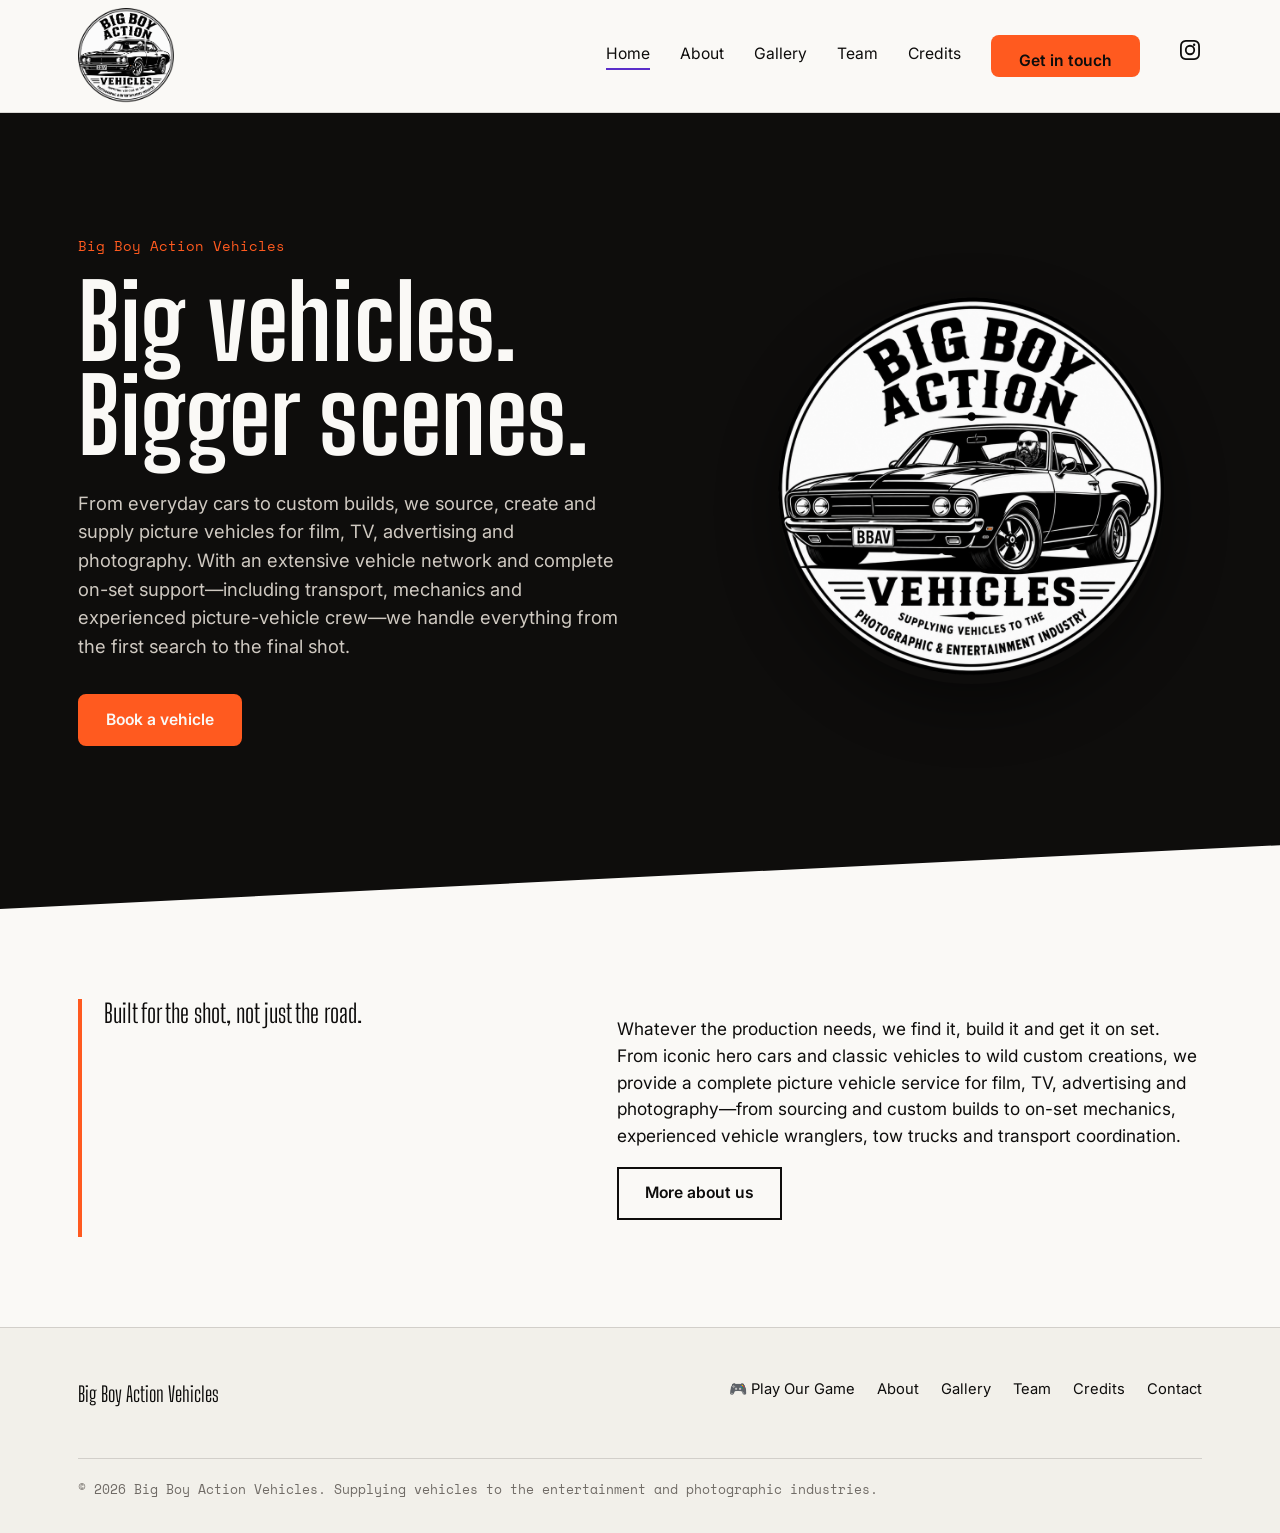
==== commit 60649777: "Update print statement from 'Hello' to 'Goodbye'" ====
--- a/index.html
+++ b/index.html
@@ -1,1647 +1,88 @@
 <!doctype html>
 <html lang="en">
 <head>
+  <meta property="og:title" content="Big Boy Action Vehicles — Vehicles for Film, TV & Photography" />
+<meta property="og:description" content="From everyday cars to custom builds, we source, create and supply picture vehicles for film, TV, advertising and photography." />
+<meta property="og:image" content="https://www.bigboyactionvehicles.com/assets/logo-hero.png" />
+<meta property="og:url" content="https://www.bigboyactionvehicles.com/" />
+<meta property="og:type" content="website" />
+
+<meta name="twitter:card" content="summary_large_image" />
+<meta name="twitter:title" content="Big Boy Action Vehicles — Vehicles for Film, TV & Photography" />
+<meta name="twitter:description" content="From everyday cars to custom builds, we source, create and supply picture vehicles for film, TV, advertising and photography." />
+<meta name="twitter:image" content="https://www.bigboyactionvehicles.com/assets/logo-hero.png" />
 <meta charset="utf-8">
-<meta name="viewport" content="width=device-width,initial-scale=1,viewport-fit=cover">
-<meta name="description" content="DESERT RACER: a rally-raid arcade racer presented by Big Boy Action Vehicles.">
-<title>DESERT RACER</title>
+<meta name="viewport" content="width=device-width, initial-scale=1">
+<title>Big Boy Action Vehicles — Vehicles for Film, TV &amp; Photography</title>
+<meta name="description" content="From everyday cars to custom builds, we source, create and supply picture vehicles for film, TV, advertising and photography. With an extensive vehicle network and complete on-set support—including transport, mechanics and experienced picture-vehicle crew—we handle everything from the first search to the final shot.">
 <link rel="preconnect" href="https://fonts.googleapis.com">
-<link rel="preconnect" href="https://fonts.gstatic.com" crossorigin>
-<link href="https://fonts.googleapis.com/css2?family=Saira+Stencil+One&family=Saira+Condensed:wght@500;700;800&display=swap" rel="stylesheet">
-<style>
-  /* Layout: one 16:9 race screen centred on a burnt-umber ground; menus float over it as rally road-book panels. Single dark look by design. */
-  :root {
-    --ground: #1A120D;
-    --panel: #24180F;
-    --panel-edge: #4A3220;
-    --sand: #F3D9A4;
-    --ink: #FFF4E2;
-    --muted: #C7A983;
-    --orange: #F07A22;
-    --orange-ink: #2A1203;
-    --sky: #4FB8E0;
-    --good: #7FD48C;
-    --bad: #FF6352;
-    --display: "Saira Stencil One", "Impact", "Arial Black", sans-serif;
-    --ui: "Saira Condensed", "Arial Narrow", system-ui, sans-serif;
-    color-scheme: dark;
-  }
-  *, *::before, *::after { box-sizing: border-box; }
-  [hidden] { display: none !important; }
-  html, body { height: 100%; }
-  body {
-    margin: 0; background: var(--ground); color: var(--ink);
-    font-family: var(--ui); font-size: 17px; overflow: hidden;
-    -webkit-user-select: none; user-select: none;
-  }
-  .app {
-    height: 100%; display: flex; flex-direction: column; align-items: center; justify-content: center;
-    gap: 10px; padding-inline: 16px; padding-block: 10px;
-  }
-  .stage {
-    position: relative; width: min(100%, calc((100dvh - 150px) * 16 / 9), 1280px);
-    max-width: 100%; aspect-ratio: 16 / 9; border-radius: 10px; overflow: hidden;
-    box-shadow: 0 0 0 3px var(--panel-edge), 0 18px 50px rgba(0,0,0,.5);
-    background: #2b1d14; touch-action: none;
-  }
-  @media (pointer: fine) { .stage { width: min(100%, calc((100dvh - 70px) * 16 / 9), 1280px); } }
-  canvas#cv { display: block; width: 100%; height: 100%; }
-  .topbtns { position: absolute; top: 8px; left: 50%; transform: translateX(-50%); display: flex; gap: 6px; z-index: 2; }
-  .icon-btn {
-    width: clamp(30px, 3.6vw, 42px); height: clamp(30px, 3.6vw, 42px); border-radius: 50%; display: grid; place-items: center; padding: 0;
-    border: 2px solid var(--sand); background: rgba(26,18,13,.7); color: var(--sand); cursor: pointer;
-  }
-  .icon-btn:focus-visible, .btn:focus-visible, .tab:focus-visible, .tile:focus-visible, input:focus-visible { outline: 3px solid var(--sky); outline-offset: 2px; }
-
-  /* overlays */
-  .ov {
-    position: fixed; inset: 0; z-index: 10; overflow-y: auto;
-    display: flex; flex-direction: column; align-items: center; justify-content: safe center;
-    padding-inline: 16px; padding-block: max(18px, env(safe-area-inset-top, 0px)) max(18px, env(safe-area-inset-bottom, 0px));
-    background: radial-gradient(ellipse at 50% 40%, rgba(26,18,13,.45), rgba(26,18,13,.88));
-  }
-  .ov.dim { background: rgba(26,18,13,.86); }
-  .panel {
-    width: min(100%, 820px); display: flex; flex-direction: column; align-items: center; gap: 14px; text-align: center;
-  }
-  .panel.boxed {
-    background: var(--panel); border: 2px solid var(--panel-edge); border-radius: 14px; padding: 22px 18px;
-    box-shadow: 0 20px 60px rgba(0,0,0,.45);
-  }
-  h1, h2 { font-family: var(--display); font-weight: 400; margin: 0; text-wrap: balance; letter-spacing: .02em; }
-  h2 { font-size: clamp(1.8rem, 5vw, 2.6rem); color: var(--orange); line-height: 1; }
-  .logo { display: flex; flex-direction: column; align-items: center; line-height: .82; transform: rotate(-3deg); }
-  .logo .l1 { font-family: var(--display); font-size: clamp(3rem, 11vw, 6.5rem); color: var(--orange); text-shadow: 5px 5px 0 #6B2B07, 0 0 40px rgba(240,122,34,.35); }
-  .logo .l2 { font-family: var(--display); font-size: clamp(2.2rem, 7.5vw, 4.2rem); color: var(--sand); letter-spacing: .14em; text-shadow: 4px 4px 0 #3A2414; }
-  .tag { margin: 0; max-width: 46ch; color: var(--sand); font-size: 1.1rem; line-height: 1.35; }
-  .small { margin: 0; color: var(--muted); font-size: .95rem; line-height: 1.4; max-width: 60ch; }
-  .row { display: flex; flex-wrap: wrap; justify-content: center; gap: 10px; }
-  .btn {
-    font-family: var(--ui); font-weight: 800; font-size: 1.1rem; letter-spacing: .06em; text-transform: uppercase;
-    padding: 10px 20px; border-radius: 8px; cursor: pointer;
-    border: 2px solid var(--sand); background: transparent; color: var(--sand);
-  }
-  .btn:hover { background: rgba(243,217,164,.1); }
-  .btn.primary { background: var(--orange); border-color: var(--orange); color: var(--orange-ink); box-shadow: 0 4px 0 #8A3A08; }
-  .btn.primary:hover { background: #FF8C35; }
-  .btn.primary:active { transform: translateY(3px); box-shadow: 0 1px 0 #8A3A08; }
-  .btn:disabled { opacity: .45; cursor: default; }
-  .linkbtn { background: none; border: 0; color: var(--muted); text-decoration: underline; font: inherit; cursor: pointer; padding: 4px; }
-
-  .sponsor-row { display: flex; flex-wrap: wrap; justify-content: center; gap: 8px 14px; font-size: .85rem; color: var(--muted); letter-spacing: .08em; text-transform: uppercase; }
-  .sponsor-row a { color: var(--sand); }
-
-  /* garage */
-  .garage-grid { width: 100%; display: grid; grid-template-columns: repeat(auto-fill, minmax(230px, 1fr)); gap: 12px; }
-  .vcard {
-    min-width: 0; display: flex; flex-direction: column; gap: 6px; padding: 12px; text-align: left;
-    background: #1D140D; border: 2px solid var(--panel-edge); border-radius: 10px;
-  }
-  .vcard.sel { border-color: var(--orange); background: #2C1A0C; }
-  .vcard canvas { width: 100%; aspect-ratio: 2 / 1; border-radius: 6px; background: linear-gradient(#6FC4E6, #F5D7A0 70%, #B9662F 70%); }
-  .vcard .nm { font-family: var(--display); font-size: 1.25rem; color: var(--ink); line-height: 1.05; }
-  .vcard .cls { font-size: .8rem; letter-spacing: .1em; text-transform: uppercase; color: var(--orange); }
-  .bars { display: grid; grid-template-columns: auto 1fr; gap: 3px 8px; align-items: center; font-size: .78rem; text-transform: uppercase; letter-spacing: .06em; color: var(--muted); }
-  .bar { height: 7px; border-radius: 4px; background: #3A2919; overflow: hidden; }
-  .bar i { display: block; height: 100%; background: var(--sand); border-radius: 4px; }
-  .pc { margin: 0; font-size: .9rem; line-height: 1.3; }
-  .pc.pro::before { content: "+ "; color: var(--good); font-weight: 800; }
-  .pc.con::before { content: "\2013 "; color: var(--bad); font-weight: 800; }
-  .vcard .btn { margin-top: auto; font-size: .95rem; padding: 7px 12px; }
-
-  /* stages */
-  .stage-grid { width: 100%; display: grid; grid-template-columns: repeat(auto-fill, minmax(140px, 1fr)); gap: 10px; }
-  .tile {
-    font-family: var(--ui); text-align: left; padding: 10px 12px; border-radius: 10px; cursor: pointer; color: var(--ink);
-    background: #1D140D; border: 2px solid var(--panel-edge); display: flex; flex-direction: column; gap: 2px; min-width: 0;
-  }
-  .tile:hover:not(:disabled) { border-color: var(--orange); }
-  .tile:disabled { opacity: .45; cursor: default; }
-  .tile .n { font-family: var(--display); font-size: 1.7rem; color: var(--orange); line-height: 1; }
-  .tile .t { font-weight: 700; font-size: 1rem; line-height: 1.1; }
-  .tile .b { font-size: .82rem; color: var(--muted); font-variant-numeric: tabular-nums; }
-
-  /* leaderboard */
-  .tabs { display: flex; flex-wrap: wrap; justify-content: center; gap: 6px; }
-  .tab {
-    font-family: var(--ui); font-weight: 800; font-size: 1rem; width: 44px; height: 38px; border-radius: 7px; cursor: pointer;
-    border: 2px solid var(--panel-edge); background: #1D140D; color: var(--sand);
-  }
-  .tab.on { background: var(--orange); border-color: var(--orange); color: var(--orange-ink); }
-  .board { width: 100%; border-collapse: collapse; font-variant-numeric: tabular-nums; text-align: left; }
-  .board th { font-size: .78rem; letter-spacing: .1em; text-transform: uppercase; color: var(--muted); font-weight: 700; padding: 6px 8px; border-bottom: 2px solid var(--panel-edge); }
-  .board td { padding: 8px; border-bottom: 1px solid #3A2919; font-size: 1.05rem; }
-  .board td.rk { font-family: var(--display); color: var(--orange); width: 2.4em; }
-  .board td.tm { text-align: right; font-weight: 800; }
-  .board th.tm { text-align: right; }
-  .board tr.me td { background: rgba(240,122,34,.13); }
-  .board .veh { color: var(--muted); font-size: .9rem; }
-  .board-wrap { width: 100%; overflow-x: auto; }
-
-  /* results */
-  .stats { display: grid; grid-template-columns: repeat(3, minmax(0, 1fr)); gap: 10px; width: 100%; }
-  .stat { background: #1D140D; border-radius: 10px; padding: 10px 6px; display: flex; flex-direction: column; gap: 2px; }
-  .stat .k { font-size: .75rem; letter-spacing: .12em; text-transform: uppercase; color: var(--muted); }
-  .stat .v { font-family: var(--display); font-size: clamp(1.3rem, 4vw, 1.9rem); color: var(--ink); font-variant-numeric: tabular-nums; }
-  .namerow { display: flex; flex-wrap: wrap; gap: 8px; justify-content: center; align-items: center; }
-  .namerow label { font-size: .85rem; letter-spacing: .1em; text-transform: uppercase; color: var(--muted); }
-  input#nameIn {
-    font-family: var(--ui); font-size: 1.1rem; font-weight: 700; padding: 8px 12px; border-radius: 8px; width: 12em; max-width: 100%;
-    border: 2px solid var(--panel-edge); background: #120C08; color: var(--ink); -webkit-user-select: text; user-select: text;
-  }
-  .status { min-height: 1.4em; }
-  .trophy svg { width: min(220px, 50vw); height: auto; filter: drop-shadow(0 10px 30px rgba(255,190,60,.45)); }
-
-  .toast {
-    position: absolute; left: 50%; top: 18%; transform: translateX(-50%); z-index: 3; pointer-events: none;
-    font-family: var(--display); font-size: clamp(1.2rem, 4vw, 2.4rem); color: var(--ink); text-align: center;
-    background: rgba(26,18,13,.78); border: 2px solid var(--bad); border-radius: 10px; padding: 6px 18px; white-space: nowrap;
-  }
-
-  /* touch pad */
-  .pad { width: min(100%, 1280px); display: none; grid-template-columns: repeat(2, minmax(0, 1fr)) 2px repeat(2, minmax(0, 1fr)) minmax(0, 1.4fr); gap: 6px; }
-  @media (pointer: coarse) { .pad { display: grid; } .keys { display: none; } }
-  .pad button {
-    font-family: var(--ui); font-weight: 800; font-size: clamp(.68rem, 2.6vw, .95rem); line-height: 1.05; letter-spacing: .02em; text-transform: uppercase;
-    height: 64px; min-width: 0; border-radius: 12px; border: 2px solid var(--panel-edge); background: #2A1C12; color: var(--sand);
-    touch-action: none; -webkit-tap-highlight-color: transparent; padding: 4px;
-  }
-  .pad button span { display: block; font-size: 1.5rem; line-height: 1; }
-  .pad button.on { background: var(--sand); color: var(--ground); }
-  .pad button.jump { background: var(--orange); color: var(--orange-ink); border-color: var(--orange); font-size: clamp(.9rem, 3.6vw, 1.3rem); }
-  .pad button.jump.on { background: #FFB070; }
-  .pad .gapcol { width: 2px; }
-  .rotate-hint { display: none; margin: 0; font-size: .9rem; color: var(--muted); text-align: center; }
-  @media (pointer: coarse) and (orientation: portrait) { .rotate-hint { display: block; } }
-  .keys { margin: 0; font-size: .85rem; color: var(--muted); text-align: center; max-width: 100%; }
-  .keys b { color: var(--sand); }
-  @media (prefers-reduced-motion: reduce) { .logo { transform: none; } }
-</style>
+<link href="https://fonts.googleapis.com/css2?family=Big+Shoulders+Display:wght@600;700;800&family=Inter:wght@400;500;600;700&family=Space+Mono&display=swap" rel="stylesheet">
+<link rel="stylesheet" href="styles.css">
 </head>
 <body>
-<div class="app">
-  <div class="stage" id="stage">
-    <canvas id="cv" width="960" height="540" aria-label="Desert Racer game screen"></canvas>
-    <div class="topbtns" id="topbtns" hidden>
-      <button class="icon-btn" id="muteBtn" aria-label="Turn sound off"></button>
-      <button class="icon-btn" id="pauseBtn" aria-label="Pause"><svg viewBox="0 0 16 16" width="16" height="16" aria-hidden="true"><rect x="3" y="2" width="3.6" height="12" rx="1" fill="currentColor"/><rect x="9.4" y="2" width="3.6" height="12" rx="1" fill="currentColor"/></svg></button>
+
+<header class="site-header">
+  <div class="wrap">
+    <a href="index.html" class="logo"><img src="assets/logo-header.png" alt="Big Boy Action Vehicles"></a>
+    <button class="nav-toggle" aria-label="Open menu" aria-expanded="false">
+      <span></span>
+    </button>
+    <nav class="main-nav">
+      <a href="index.html" aria-current="page">Home</a>
+      <a href="about.html">About</a>
+      <a href="gallery.html">Gallery</a>
+      <a href="team.html">Team</a>
+      <a href="credits.html">Credits</a>
+      <a href="contact.html" class="btn btn-solid">Get in touch</a>
+       <a href="https://www.instagram.com/bigboyactionvehicles" target="_blank" rel="noopener" aria-label="Instagram" class="ig-icon">
+  <svg xmlns="http://www.w3.org/2000/svg" viewBox="0 0 24 24" width="24" height="24" fill="currentColor">
+    <path d="M12 2c2.717 0 3.056.01 4.122.06 1.065.05 1.79.217 2.428.465a4.9 4.9 0 0 1 1.771 1.153 4.9 4.9 0 0 1 1.153 1.771c.248.637.415 1.363.465 2.428.05 1.066.06 1.405.06 4.122s-.01 3.056-.06 4.122c-.05 1.065-.217 1.79-.465 2.428a4.9 4.9 0 0 1-1.153 1.771 4.9 4.9 0 0 1-1.771 1.153c-.637.248-1.363.415-2.428.465-1.066.05-1.405.06-4.122.06s-3.056-.01-4.122-.06c-1.065-.05-1.79-.217-2.428-.465a4.9 4.9 0 0 1-1.771-1.153 4.9 4.9 0 0 1-1.153-1.771c-.248-.637-.415-1.363-.465-2.428C2.01 15.056 2 14.717 2 12s.01-3.056.06-4.122c.05-1.065.217-1.79.465-2.428A4.9 4.9 0 0 1 3.678 3.68 4.9 4.9 0 0 1 5.45 2.525c.637-.248 1.363-.415 2.428-.465C8.944 2.01 9.283 2 12 2zm0 1.802c-2.67 0-2.986.01-4.04.059-.976.045-1.505.207-1.858.344-.466.181-.8.398-1.15.748-.35.35-.567.684-.748 1.15-.137.353-.3.882-.344 1.857-.05 1.055-.059 1.37-.059 4.04s.01 2.986.059 4.04c.045.976.207 1.505.344 1.858.181.466.399.8.748 1.15.35.35.684.567 1.15.748.353.137.882.3 1.857.344 1.054.05 1.37.059 4.041.059s2.987-.01 4.04-.059c.976-.045 1.506-.207 1.858-.344.466-.181.8-.399 1.15-.748.35-.35.567-.684.748-1.15.137-.353.3-.882.344-1.857.05-1.055.059-1.37.059-4.041s-.01-2.986-.059-4.04c-.045-.976-.207-1.505-.344-1.858a3.1 3.1 0 0 0-.748-1.15 3.1 3.1 0 0 0-1.15-.748c-.353-.137-.882-.3-1.857-.344-1.055-.05-1.37-.059-4.041-.059zm0 3.063a5.135 5.135 0 1 1 0 10.27 5.135 5.135 0 0 1 0-10.27zm0 1.802a3.333 3.333 0 1 0 0 6.666 3.333 3.333 0 0 0 0-6.666zm5.338-1.977a1.2 1.2 0 1 1-2.4 0 1.2 1.2 0 0 1 2.4 0z"/>
+  </svg>
+</a>
+    </nav>
+  </div>
+</header>
+
+<section class="hero">
+  <div class="wrap">
+    <div class="hero-copy">
+      <p class="kicker">Big Boy Action Vehicles</p>
+      <h1>Big vehicles.<br>Bigger scenes.</h1>
+      <p class="lede">From everyday cars to custom builds, we source, create and supply picture vehicles for film, TV, advertising and photography. With an extensive vehicle network and complete on-set support—including transport, mechanics and experienced picture-vehicle crew—we handle everything from the first search to the final shot.</p>
+      <div class="hero-actions">
+        <a href="contact.html" class="btn btn-solid" style="border-color:var(--orange);">Book a vehicle</a>
+      </div>
     </div>
-    <div class="toast" id="toast" hidden></div>
+    <div class="hero-art hero-art--filled" aria-hidden="true"><img src="assets/logo-hero.png" alt=""></div>
   </div>
+</section>
 
-  <p class="rotate-hint">Turn your phone sideways for a bigger view.</p>
-  <div class="pad" id="pad" aria-label="Touch controls">
-    <button data-k="left"><span>&#9664;</span>Brake / Backflip</button>
-    <button data-k="right"><span>&#9654;</span>Nitro / Flip</button>
-    <div class="gapcol"></div>
-    <button data-k="up"><span>&#9650;</span>Trick</button>
-    <button data-k="down"><span>&#9660;</span>Slam</button>
-    <button data-k="jump" class="jump">Jump</button>
-  </div>
-  <p class="keys"><b>Space</b> jump &middot; <b>&rarr;</b> nitro on the ground, tap in the air for a front flip &middot; <b>&larr;</b> brake, tap in the air for a backflip (tap again for a double) &middot; <b>&uarr;</b> wheelie / tabletop trick &middot; <b>&darr;</b> slam down &middot; <b>P</b> pause &middot; <b>M</b> sound</p>
-</div>
-
-<!-- Title -->
-<div class="ov" id="menu">
-  <div class="panel">
-    <div class="logo" aria-label="Desert Racer"><span class="l1">DESERT</span><span class="l2">RACER</span></div>
-    <p class="tag">Ten rally-raid stages of rivers, ravines and rusted wrecks. Finish in the top three to move on, and win Stage 10 to claim the trophy.</p>
-    <div class="row">
-      <button class="btn primary" id="playBtn">Race Stage 1</button>
-      <button class="btn" id="garageBtn">Garage</button>
-      <button class="btn" id="stagesBtn">Stages</button>
-      <button class="btn" id="boardBtn">Leaderboard</button>
-    </div>
-    <p class="small" id="menuVeh">In the garage: Outback Forty</p>
-    <div class="sponsor-row">Presented by <a href="https://www.bigboyactionvehicles.com" target="_blank" rel="noopener">Big Boy Action Vehicles</a> &middot; AUS4WD &middot; VOPS Automotive</div>
-  </div>
-</div>
-
-<!-- Garage -->
-<div class="ov dim" id="garage" hidden>
-  <div class="panel">
-    <h2>Garage</h2>
-    <p class="small">Light buggies are fast and flip easily, but one crash ends the run. The big 4WDs and the rally truck can crash three times and keep going.</p>
-    <div class="garage-grid" id="garageGrid"></div>
-    <button class="btn primary" id="garageDone">Done</button>
-  </div>
-</div>
-
-<!-- Stages -->
-<div class="ov dim" id="stages" hidden>
-  <div class="panel">
-    <h2>Stages</h2>
-    <p class="small">Each stage gets longer, with wider gaps and more wrecks. Finish in the top three to unlock the next one.</p>
-    <div class="stage-grid" id="stageGrid"></div>
-    <button class="btn" id="stagesBack">Back</button>
-  </div>
-</div>
-
-<!-- Leaderboard -->
-<div class="ov dim" id="board" hidden>
-  <div class="panel boxed">
-    <h2>Leaderboard</h2>
-    <p class="small">Fastest 10 times for each stage. A trophy marks drivers who have won the Grand Finale.</p>
-    <div class="tabs" id="boardTabs" role="tablist"></div>
-    <div class="board-wrap">
-      <table class="board">
-        <thead><tr><th>#</th><th>Driver</th><th>Vehicle</th><th class="tm">Time</th></tr></thead>
-        <tbody id="boardBody"></tbody>
-      </table>
-    </div>
-    <p class="small status" id="boardStatus"></p>
-    <button class="btn" id="boardBack">Back</button>
-  </div>
-</div>
-
-<!-- Pause -->
-<div class="ov dim" id="pause" hidden>
-  <div class="panel">
-    <h2>Paused</h2>
-    <div class="row">
-      <button class="btn primary" id="resumeBtn">Resume</button>
-      <button class="btn" id="restartBtn">Restart stage</button>
-      <button class="btn" id="quitBtn">Quit to menu</button>
+<section class="section">
+  <div class="wrap about-block">
+    <div class="pull">Built for the shot, not just the road.</div>
+    <div class="copy">
+      <p> Whatever the production needs, we find it, build it and get it on set. From iconic hero cars and classic vehicles to wild custom creations, we provide a complete picture vehicle service for film, TV, advertising and photography—from sourcing and custom builds to on-set mechanics, experienced vehicle wranglers, tow trucks and transport coordination.</p>
+      <p><a href="about.html" class="btn">More about us</a></p>
     </div>
   </div>
-</div>
+</section>
 
-<!-- Stage result -->
-<div class="ov" id="result" hidden>
-  <div class="panel boxed">
-    <h2 id="resTitle">Stage clear</h2>
-    <p class="small" id="resText"></p>
-    <div class="stats">
-      <div class="stat"><span class="k">Time</span><span class="v" id="resTime">0:00.00</span></div>
-      <div class="stat"><span class="k">Finish</span><span class="v" id="resPlace">1st</span></div>
-      <div class="stat"><span class="k">Points</span><span class="v" id="resPts">0</span></div>
-    </div>
-    <form class="namerow" id="nameForm">
-      <label for="nameIn">Driver name</label>
-      <input id="nameIn" maxlength="16" autocomplete="nickname" placeholder="Your name">
-      <button class="btn" type="submit" id="postBtn">Post time</button>
-    </form>
-    <p class="small status" id="postStatus" role="status" aria-live="polite"></p>
-    <div class="row">
-      <button class="btn primary" id="nextBtn">Next stage</button>
-      <button class="btn" id="retryBtn">Retry</button>
-      <button class="btn" id="resBoardBtn">Leaderboard</button>
-      <button class="btn" id="resMenuBtn">Menu</button>
-    </div>
+<footer class="site-footer">
+  <div class="wrap">
+    <div class="foot-logo">Big Boy Action Vehicles</div>
+    <nav>
+      <a href="/driving-victoria.html">🎮 Play Our Game</a>
+      <a href="about.html">About</a>
+      <a href="gallery.html">Gallery</a>
+      <a href="team.html">Team</a>
+      <a href="credits.html">Credits</a>
+      <a href="contact.html">Contact</a>
+    </nav>
+    <div class="fine">© <span id="year"></span> Big Boy Action Vehicles. Supplying vehicles to the entertainment and photographic industries.</div>
   </div>
-</div>
+</footer>
 
-<!-- Game over -->
-<div class="ov" id="over" hidden>
-  <div class="panel boxed">
-    <h2 id="overTitle">Wiped out</h2>
-    <p class="tag" id="overText"></p>
-    <p class="small" id="overSub"></p>
-    <div class="row">
-      <button class="btn primary" id="overRetry">Try again</button>
-      <button class="btn" id="overGarage">Garage</button>
-      <button class="btn" id="overMenu">Menu</button>
-    </div>
-  </div>
-</div>
-
-<!-- Trophy -->
-<div class="ov" id="trophy" hidden>
-  <div class="panel">
-    <div class="trophy"><svg viewBox="0 0 200 230" aria-hidden="true">
-      <defs><linearGradient id="gold" x1="0" x2="1"><stop offset="0" stop-color="#B9791C"/><stop offset=".45" stop-color="#FFE08A"/><stop offset="1" stop-color="#C98A22"/></linearGradient></defs>
-      <path d="M44 22h112v40c0 38-24 64-56 64S44 100 44 62z" fill="url(#gold)"/>
-      <path d="M44 34H18c0 34 14 50 34 52M156 34h26c0 34-14 50-34 52" fill="none" stroke="url(#gold)" stroke-width="10" stroke-linecap="round"/>
-      <rect x="88" y="124" width="24" height="40" fill="url(#gold)"/>
-      <rect x="58" y="162" width="84" height="16" rx="3" fill="url(#gold)"/>
-      <rect x="44" y="178" width="112" height="40" rx="4" fill="#3A2414"/>
-      <rect x="56" y="188" width="88" height="20" rx="2" fill="#F07A22"/>
-      <text x="100" y="203" text-anchor="middle" font-family="Saira Condensed, Arial Narrow, sans-serif" font-weight="800" font-size="13" fill="#2A1203">ULTIMATE DRIVER</text>
-      <path d="M100 42l7 15 16 2-12 11 3 16-14-8-14 8 3-16-12-11 16-2z" fill="#FFF4C8" opacity=".9"/>
-    </svg></div>
-    <h2>Ultimate Driver</h2>
-    <p class="tag" id="trophyText">You won the Grand Finale. The trophy is yours.</p>
-    <div class="row">
-      <button class="btn primary" id="trophyBoard">Continue</button>
-      <button class="btn" id="trophyMenu">Menu</button>
-    </div>
-  </div>
-</div>
-<script>
-(() => {
-'use strict';
-const W = 960, H = 540, G = 900, PXM = 15, STEP = 4;
-const $ = id => document.getElementById(id);
-const cv = $('cv'), ctx = cv.getContext('2d');
-let dpr = 1;
-function resize() { dpr = Math.min(2, window.devicePixelRatio || 1); cv.width = W * dpr; cv.height = H * dpr; }
-resize(); addEventListener('resize', resize);
-
-const store = {
-  get(k, d) { try { const v = localStorage.getItem('dr-' + k); return v == null ? d : JSON.parse(v); } catch (e) { return d; } },
-  set(k, v) { try { localStorage.setItem('dr-' + k, JSON.stringify(v)); } catch (e) {} }
-};
-const clamp = (v, a, b) => v < a ? a : v > b ? b : v;
-const lerp = (a, b, t) => a + (b - a) * t;
-const wrapPi = a => { a = (a + Math.PI) % (2 * Math.PI); if (a < 0) a += 2 * Math.PI; return a - Math.PI; };
-const snap = L => Math.max(STEP, Math.round(L / STEP) * STEP);
-function mulberry32(a) { return function () { a |= 0; a = a + 0x6D2B79F5 | 0; let t = Math.imul(a ^ a >>> 15, 1 | a); t = t + Math.imul(t ^ t >>> 7, 61 | t) ^ t; return ((t ^ t >>> 14) >>> 0) / 4294967296; }; }
-const hash = i => { let x = Math.imul(i ^ 0x9E3779B9, 0x85EBCA6B); x ^= x >>> 13; x = Math.imul(x, 0xC2B2AE35); x ^= x >>> 16; return (x >>> 0) / 4294967296; };
-const fmtTime = ms => { if (ms == null || !isFinite(ms)) return '–'; const s = ms / 1000, m = Math.floor(s / 60), r = s - m * 60; return m + ':' + (r < 10 ? '0' : '') + r.toFixed(2); };
-const ordinal = n => n + (['th', 'st', 'nd', 'rd'][(n % 100 - 20) % 10] || ['th', 'st', 'nd', 'rd'][n % 100] || 'th');
-const UI_FONT = '"Saira Condensed", "Arial Narrow", system-ui, sans-serif';
-const DISP_FONT = '"Saira Stencil One", Impact, "Arial Black", sans-serif';
-
-// ---------- Sponsors (same artwork as the DRIVING VICTORIA billboards) ----------
-const mkImg = src => { const i = new Image(); i.src = src; return i; };
-const SPONSORS = [
-  { img: mkImg('[data-uri]'), aspect: 1, bg: '#FFFFFF' },
-  { img: mkImg('[data-uri]'), aspect: 400 / 83, bg: '#24252A' },
-  { img: mkImg('[data-uri]'), aspect: 400 / 91, bg: '#FFFFFF' }
-];
-
-// ---------- Stages ----------
-const STAGES = [
-  { name: 'Red Dust Prologue', sky: ['#5EC3E8', '#F7D9A8'], far: '#C9875C', mid: '#A05E38', dirt: ['#C1662F', '#6E3218'], crust: '#E28C4C', dust: '214,128,76', sun: '#FFF1B8' },
-  { name: 'Creek Crossing', sky: ['#62C6EC', '#E6F2D8'], far: '#8DAA86', mid: '#5F8457', dirt: ['#9B6B3E', '#4E331C'], crust: '#88AE5E', dust: '170,130,90', sun: '#FFF6C8' },
-  { name: 'Gibber Plains', sky: ['#4DB2E0', '#FBE3B6'], far: '#B87256', mid: '#8B4E37', dirt: ['#B5582E', '#632A15'], crust: '#D47A4A', dust: '200,110,70', sun: '#FFEFB0' },
-  { name: 'Ravine Run', sky: ['#3FA4D8', '#F5C98E'], far: '#9A6656', mid: '#6F4234', dirt: ['#A8532E', '#562614'], crust: '#CB6C3E', dust: '190,100,60', sun: '#FFE7A0' },
-  { name: 'Scrapyard Flats', sky: ['#58B9E0', '#EBDDBB'], far: '#9C9A7E', mid: '#6E6C55', dirt: ['#9C7448', '#523A23'], crust: '#BDA066', dust: '180,150,110', sun: '#FFF4C8' },
-  { name: 'Spinifex Sprint', sky: ['#4AAFDD', '#F9E6A8'], far: '#C49656', mid: '#97723F', dirt: ['#C98A3E', '#6E4519'], crust: '#C9B452', dust: '215,170,100', sun: '#FFF0A8' },
-  { name: 'Dune Sea', sky: ['#45A9E0', '#FCE8BF'], far: '#EDC27C', mid: '#D9A055', dirt: ['#E3AE62', '#A06C30'], crust: '#F6CF88', dust: '235,195,130', sun: '#FFF7D0' },
-  { name: 'Gorge Leap', sky: ['#F08A4B', '#FDD39A'], far: '#8A4842', mid: '#5E2D2C', dirt: ['#A44A2A', '#4E1C10'], crust: '#CC683C', dust: '190,95,60', sun: '#FFE2A0' },
-  { name: 'Dusk Stage', sky: ['#2A2D5C', '#E5735A'], far: '#5A3656', mid: '#36213A', dirt: ['#7E3F2A', '#341710'], crust: '#AA5C3C', dust: '150,90,70', sun: '#FFB58A', stars: true },
-  { name: 'The Grand Finale', sky: ['#3B8FD6', '#FFD27A'], far: '#BE5634', mid: '#8A3520', dirt: ['#C0502A', '#5E200F'], crust: '#E57A40', dust: '215,110,60', sun: '#FFF0B0' }
-];
-
-// ---------- Vehicles (made-up names) ----------
-const VEHICLES = [
-  { id: 'forty', name: 'Outback Forty', cls: 'Classic 4WD', lives: 3, vmax: 455, acc: 300, jump: 470, rot: 7, tol: 0.85, color: '#E9E1C9', trim: '#2F6E9C', snd: 'big',
-    pro: 'Built like a tank. Survives 3 crashes.', con: 'Spins slowly, so flips need big air and an early start.' },
-  { id: 'ridge', name: 'Ridgeback Dual-Cab', cls: 'Modern 4WD ute', lives: 3, vmax: 490, acc: 340, jump: 480, rot: 7.8, tol: 0.85, color: '#C8312B', trim: '#232327', snd: 'big',
-    pro: 'Quickest of the 4WDs and survives 3 crashes.', con: 'Long and heavy in the air.' },
-  { id: 'kodiak', name: 'Kodiak Wagon', cls: 'Modern 4WD wagon', lives: 3, vmax: 475, acc: 320, jump: 460, rot: 7, tol: 1.0, color: '#46694A', trim: '#E2D3A8', snd: 'big',
-    pro: 'Soft suspension forgives rough landings. Survives 3 crashes.', con: 'Floaty and a little sluggish.' },
-  { id: 'sandfly', name: 'Sandfly Buggy', cls: 'Light buggy', lives: 1, vmax: 575, acc: 540, jump: 540, rot: 13, tol: 0.95, color: '#FFC21A', trim: '#1B1B1B', snd: 'whine',
-    pro: 'Rockets off the line and can fit a double backflip into one jump.', con: 'One crash and the run is over.' },
-  { id: 'scorp', name: 'Scorpion Trophy Buggy', cls: 'Long-travel buggy', lives: 1, vmax: 600, acc: 470, jump: 560, rot: 11, tol: 1.1, color: '#1E9FD6', trim: '#F4F1E8', snd: 'whine',
-    pro: 'Highest top speed, and long suspension soaks up landings.', con: 'One crash and the run is over.' },
-  { id: 'titan', name: 'Dune Titan Rally Truck', cls: 'Rally-raid truck', lives: 3, vmax: 440, acc: 250, jump: 430, rot: 6, tol: 0.8, color: '#F36B1C', trim: '#F4F1E8', snd: 'truck', crusher: true,
-    pro: 'Flattens rusted wrecks instead of crashing. Survives 3 crashes.', con: 'Slowest to accelerate, and it only flips off the biggest jumps.' }
-];
-const GEOM = {
-  forty: { len: 96, h: 76, r: 15 }, ridge: { len: 112, h: 74, r: 16 }, kodiak: { len: 108, h: 80, r: 16 },
-  sandfly: { len: 88, h: 74, r: 17 }, scorp: { len: 116, h: 76, r: 18 }, titan: { len: 152, h: 114, r: 22 }
-};
-const vehById = id => VEHICLES.find(v => v.id === id) || VEHICLES[0];
-const RIVAL_NAMES = ['Sandy Banks', 'Big Kev', 'Mad Marge', 'Dusty Rhodes', 'Rocky Ridge', 'Skid Morrow', 'Gravel Gus', 'Red Rita'];
-const RIVAL_PAINT = ['#7A3FB0', '#2A9D8F', '#E9C46A', '#D1495B', '#3D5A80', '#8AB17D', '#F4A261', '#EDEDE4'];
-
-// ---------- Saved progress ----------
-let selectedId = store.get('veh', 'forty'); if (!VEHICLES.some(v => v.id === selectedId)) selectedId = 'forty';
-let unlocked = clamp(store.get('unlocked', 1) | 0, 1, 10);
-let bests = store.get('bests', {}) || {};
-let driverName = store.get('name', '') || '';
-let hasTrophy = !!store.get('trophy', false);
-
-// ---------- Course generation (seeded, so every driver races the same stage) ----------
-function buildCourse(si) {
-  const d = si / 9, rng = mulberry32(4242 + si * 977);
-  const len = snap((1150 + si * 160) * PXM);
-  const total = len + 3200, n = Math.ceil(total / STEP) + 4;
-  const h = new Float32Array(n);
-  let cx = 0, cy = 0;
-  const feats = [];
-  const put = (x, y) => { const i = Math.round(x / STEP); if (i >= 0 && i < n) h[i] = y; };
-  const line = (L, dy) => { L = snap(L); for (let x = 0; x < L; x += STEP) put(cx + x, cy + dy * x / L); cx += L; cy += dy; };
-  const curve = (L, dy) => { L = snap(L); for (let x = 0; x < L; x += STEP) put(cx + x, cy + dy * (1 - Math.cos(Math.PI * x / L)) / 2); cx += L; cy += dy; };
-  const hill = (L, amp) => { L = snap(L); for (let x = 0; x < L; x += STEP) put(cx + x, cy - amp * Math.sin(Math.PI * x / L)); cx += L; };
-  const flat = L => line(L, 0);
-  const gap = L => { L = snap(L); for (let x = 0; x < L; x += STEP) put(cx + x, NaN); cx += L; };
-
-  const wreck = (stacked) => {
-    const ww = stacked ? 112 : 96, wh = stacked ? 80 : 44;
-    feats.push({ type: 'wreck', x0: cx, x1: cx + ww, top: cy - wh, gy: cy, stacked, hue: rng(), hit: false, done: false, crushed: false });
-    flat(ww);
-  };
-  const river = () => {
-    const lip = 40 + rng() * 20;
-    line(120, -lip);
-    const x0 = cx; gap(150 + d * 230 + rng() * 70);
-    feats.push({ type: 'river', x0, x1: cx, lipY: cy, landY: cy + lip, waterY: cy + lip + 55, done: false });
-    cy += lip; flat(450);
-  };
-  const ravine = () => {
-    const lip = 50 + rng() * 20;
-    line(140, -lip);
-    const x0 = cx; gap(200 + d * 260 + rng() * 80);
-    const landY = cy + lip * 0.5;
-    feats.push({ type: 'ravine', x0, x1: cx, lipY: cy, landY, done: false });
-    cy = landY; flat(60); curve(220, lip * 0.5); flat(140);
-  };
-  const kicker = () => {
-    const up = 50 + rng() * 30 + 30 * d;
-    line(150 + rng() * 40, -up);
-    feats.push({ type: 'kick', x0: cx, x1: cx + 300, lipY: cy });
-    cy += up; flat(80); curve(300, 30); flat(480);
-  };
-
-  flat(640);
-  while (cx < len - 900) {
-    flat(lerp(260, 150, d) + rng() * 170);
-    const opts = [
-      ['roll', 3], ['whoops', 2 - d], ['kick', 2], ['river', 2.2 + d],
-      ['ravine', si >= 2 ? 1.4 + 2 * d : 0], ['wreck', si >= 1 ? 1.6 + 1.2 * d : 0.7],
-      ['climb', cy > -200 ? 1.3 : 0], ['descend', cy < -60 ? 1.6 : 0], ['combo', si >= 4 ? 2 * d : 0]
-    ];
-    let sum = 0; for (const o of opts) sum += o[1];
-    let r = rng() * sum, pick = 'roll';
-    for (const o of opts) { if ((r -= o[1]) <= 0) { pick = o[0]; break; } }
-    if (pick === 'roll') hill(300 + rng() * 300, 30 + rng() * 60 * (0.6 + d));
-    else if (pick === 'whoops') { const k = 4 + Math.floor(rng() * 4); for (let i = 0; i < k; i++) hill(76, 12 + 8 * d); }
-    else if (pick === 'kick') kicker();
-    else if (pick === 'river') river();
-    else if (pick === 'ravine') ravine();
-    else if (pick === 'wreck') {
-      flat(180); wreck(si >= 4 && rng() < 0.35 + 0.3 * d);
-      if (si >= 6 && rng() < 0.5) { flat(36); wreck(false); }
-      flat(220);
-    }
-    else if (pick === 'climb') { curve(380 + rng() * 200, -(80 + rng() * 80)); flat(160); }
-    else if (pick === 'descend') { curve(420 + rng() * 200, Math.min(-cy, 80 + rng() * 80)); flat(120); }
-    else if (pick === 'combo') { river(); flat(380 + rng() * 120); wreck(false); flat(200); }
-  }
-  while (cx < total) flat(200);
-  const finish = Math.max(cx - 3000, len);
-
-  // AI driving line: arcs over gaps, wrecks and kickers
-  const gAt0 = x => { const f = x / STEP, i = Math.floor(f); if (i < 0) return h[0]; if (i >= n - 1) return h[n - 1]; const a = h[i], b = h[i + 1]; return a + (b - a) * (f - i); };
-  const arcs = [];
-  for (const f of feats) {
-    if (f.type === 'river' || f.type === 'ravine') { const xa = f.x0 - 8, xb = f.x1 + 70; arcs.push({ type: f.type, xa, xb, ya: gAt0(xa), yb: gAt0(xb), pk: 16 + (f.x1 - f.x0) * 0.07 }); }
-    else if (f.type === 'kick') { const xa = f.x0 - 4, xb = f.x0 + 280; arcs.push({ type: 'kick', xa, xb, ya: gAt0(xa), yb: gAt0(xb), pk: 20 }); }
-    else if (f.type === 'wreck') { const xa = f.x0 - 95, xb = f.x1 + 95; arcs.push({ type: 'wreck', xa, xb, ya: f.gy, yb: f.gy, pk: (f.gy - f.top) + 26 }); }
-  }
-  arcs.sort((a, b) => a.xa - b.xa);
-  const boards = [];
-  for (let m = 150, k = 0; m * PXM < finish + 600; m += 300, k++) {
-    let x = m * PXM; for (let t = 0; t < 200 && isNaN(gAt0(x)); t++) x += 20;
-    boards.push({ x, sp: SPONSORS[k % SPONSORS.length] });
-  }
-  return { si, h, n, len, finish, feats, arcs, boards, theme: STAGES[si] };
-}
-
-function gAt(c, x) { const f = x / STEP, i = Math.floor(f); if (i < 0) return c.h[0]; if (i >= c.n - 1) return c.h[c.n - 1]; const a = c.h[i], b = c.h[i + 1]; return a + (b - a) * (f - i); }
-function slopeAt(c, x) { const a = gAt(c, x - 6), b = gAt(c, x + 6); if (isNaN(a) || isNaN(b)) return 0; return (b - a) / 12; }
-function aiY(c, x) {
-  for (const a of c.arcs) {
-    if (x < a.xa) break;
-    if (x <= a.xb) { const t = (x - a.xa) / (a.xb - a.xa); return lerp(a.ya, a.yb, t) - a.pk * 4 * t * (1 - t); }
-  }
-  let y = gAt(c, x);
-  if (isNaN(y)) y = 0;
-  for (const an of S.animals) {
-    const dx = x - an.x;
-    if (!an.gone && Math.abs(dx) < 90) y = Math.min(y, an.gy - ((an.type === 'roo' ? 80 : 50) + 20) * Math.cos(Math.PI / 2 * dx / 90));
-  }
-  return y;
-}
-
-// ---------- Sound ----------
-const Snd = {
-  ac: null, master: null, eng: null, muted: !!store.get('muted', false), noiseBuf: null,
-  init() {
-    if (this.ac) { if (this.ac.state === 'suspended') this.ac.resume(); return; }
-    try {
-      const AC = window.AudioContext || window.webkitAudioContext; if (!AC) return;
-      this.ac = new AC();
-      this.master = this.ac.createGain(); this.master.gain.value = this.muted ? 0 : 0.8; this.master.connect(this.ac.destination);
-      const len = this.ac.sampleRate; const b = this.ac.createBuffer(1, len, this.ac.sampleRate); const dch = b.getChannelData(0);
-      for (let i = 0; i < len; i++) dch[i] = Math.random() * 2 - 1;
-      this.noiseBuf = b;
-    } catch (e) { this.ac = null; }
-  },
-  setMuted(m) { this.muted = m; store.set('muted', m); if (this.master) this.master.gain.setTargetAtTime(m ? 0 : 0.8, this.ac.currentTime, 0.05); updateMuteBtn(); },
-  engineStart(kind) {
-    this.engineStop(); if (!this.ac) return;
-    const ac = this.ac, t = ac.currentTime;
-    // idle/redline pitch in Hz, gear count, and tone for each engine type
-    const P = { big: { t1: 'sawtooth', t2: 'square', idle: 34, red: 118, gears: 5, lfo: 14, depth: 0.45, f0: 380, f1: 1300, q: 1.5, drive: 0, vol: 0.16 },
-                truck: { t1: 'sawtooth', t2: 'sawtooth', idle: 25, red: 86, gears: 6, lfo: 9, depth: 0.55, f0: 300, f1: 900, q: 1.5, drive: 0, vol: 0.2 },
-                whine: { t1: 'sawtooth', t2: 'square', idle: 52, red: 205, gears: 5, lfo: 26, depth: 0.3, f0: 650, f1: 2600, q: 3, drive: 2.6, vol: 0.12 } }[kind];
-    const o1 = ac.createOscillator(), o2 = ac.createOscillator(), o3 = ac.createOscillator(), g2 = ac.createGain(), g3 = ac.createGain();
-    const filt = ac.createBiquadFilter(), gain = ac.createGain(), shift = ac.createGain();
-    const lfo = ac.createOscillator(), lfoG = ac.createGain();
-    o1.type = P.t1; o2.type = P.t2; o3.type = 'sawtooth';
-    o1.frequency.value = P.idle; o2.frequency.value = P.idle * 0.5; o3.frequency.value = P.idle * 1.006;
-    g2.gain.value = 0.55; g3.gain.value = 0.3;
-    filt.type = 'lowpass'; filt.frequency.value = P.f0; filt.Q.value = P.q;
-    gain.gain.setValueAtTime(0, t); gain.gain.linearRampToValueAtTime(P.vol, t + 0.4);
-    shift.gain.value = 1;
-    lfo.frequency.value = P.lfo; lfoG.gain.value = P.vol * P.depth;
-    lfo.connect(lfoG); lfoG.connect(gain.gain);
-    const mix = ac.createGain();
-    o1.connect(mix); o2.connect(g2); g2.connect(mix); o3.connect(g3); g3.connect(mix);
-    if (P.drive) {
-      const ws = ac.createWaveShaper(), curve = new Float32Array(1024);
-      for (let i = 0; i < 1024; i++) { const x = i / 511.5 - 1; curve[i] = Math.tanh(x * P.drive); }
-      ws.curve = curve; mix.connect(ws); ws.connect(filt);
-    } else mix.connect(filt);
-    filt.connect(shift); shift.connect(gain); gain.connect(this.master);
-    o1.start(); o2.start(); o3.start(); lfo.start();
-    this.eng = { o1, o2, o3, filt, gain, shift, lfo, P, kind, gear: 1, rpm: 0.2, popT: 0, last: 0 };
-  },
-  // Engine revs climb through each gear, then drop on an upshift with a short lift in volume.
-  engineUpdate(frac, air, idle) {
-    const e = this.eng; if (!e) return; const t = this.ac.currentTime, P = e.P;
-    const n = P.gears, f = clamp(frac, 0, 1.35);
-    // gear bands: low gears are short, top gear is long
-    const edge = g => g <= 0 ? 0 : Math.pow(g / n, 1.25) * 1.05;
-    let shifted = 0;
-    if (!air) {
-      while (e.gear < n && f > edge(e.gear) + 0.01) { e.gear++; shifted = 1; }
-      while (e.gear > 1 && f < edge(e.gear - 1) - 0.05) { e.gear--; shifted = -1; }
-    }
-    const lo = edge(e.gear - 1), hi = e.gear === n ? 1.35 : edge(e.gear);
-    let target = 0.32 + 0.68 * clamp((f - lo) / Math.max(hi - lo, 0.01), 0, 1);
-    if (e.gear === 1) target = 0.18 + 0.82 * clamp(f / Math.max(hi, 0.01), 0, 1);
-    if (air) target = Math.min(1, e.rpm + 0.25);
-    if (idle) target = Math.min(target, 0.3);
-    e.rpm = lerp(e.rpm, target, shifted ? 1 : 0.25);
-    const fr = P.idle + (P.red - P.idle) * e.rpm;
-    const tc = shifted ? 0.02 : 0.05;
-    e.o1.frequency.setTargetAtTime(fr, t, tc); e.o2.frequency.setTargetAtTime(fr * 0.5, t, tc); e.o3.frequency.setTargetAtTime(fr * 1.006, t, tc);
-    e.filt.frequency.setTargetAtTime(P.f0 + (P.f1 - P.f0) * e.rpm, t, 0.06);
-    e.lfo.frequency.setTargetAtTime(P.lfo * (0.5 + e.rpm), t, 0.08);
-    e.gain.gain.setTargetAtTime(idle ? P.vol * 0.55 : P.vol * (0.75 + 0.25 * e.rpm), t, 0.1);
-    if (shifted > 0) {
-      e.shift.gain.cancelScheduledValues(t); e.shift.gain.setValueAtTime(1, t); e.shift.gain.linearRampToValueAtTime(0.35, t + 0.04); e.shift.gain.linearRampToValueAtTime(1, t + 0.16);
-      if (e.kind === 'whine') this.pop();
-    }
-    if (e.kind === 'whine') {
-      e.popT -= 0.016;
-      if ((frac < e.last - 0.02 || air) && e.popT <= 0 && Math.random() < 0.25) { this.pop(); e.popT = 0.08 + Math.random() * 0.15; }
-      e.last = frac;
-    }
-  },
-  engineStop() {
-    const e = this.eng; if (!e) return; this.eng = null;
-    try { const t = this.ac.currentTime; e.gain.gain.cancelScheduledValues(t); e.gain.gain.setTargetAtTime(0, t, 0.08); e.o1.stop(t + 0.4); e.o2.stop(t + 0.4); e.o3.stop(t + 0.4); e.lfo.stop(t + 0.4); } catch (err) {}
-  },
-  tone(freq, dur, type = 'sine', vol = 0.2, slide = null, delay = 0) {
-    if (!this.ac) return; const ac = this.ac, t = ac.currentTime + delay;
-    const o = ac.createOscillator(), g = ac.createGain(); o.type = type; o.frequency.setValueAtTime(freq, t);
-    if (slide) o.frequency.exponentialRampToValueAtTime(slide, t + dur);
-    g.gain.setValueAtTime(vol, t); g.gain.exponentialRampToValueAtTime(0.001, t + dur);
-    o.connect(g); g.connect(this.master); o.start(t); o.stop(t + dur + 0.05);
-  },
-  noise(dur, vol = 0.3, freq = 1200, type = 'lowpass', delay = 0, sweep = null) {
-    if (!this.ac || !this.noiseBuf) return; const ac = this.ac, t = ac.currentTime + delay;
-    const s = ac.createBufferSource(), f = ac.createBiquadFilter(), g = ac.createGain();
-    s.buffer = this.noiseBuf; f.type = type; f.frequency.setValueAtTime(freq, t); if (sweep) f.frequency.exponentialRampToValueAtTime(sweep, t + dur);
-    g.gain.setValueAtTime(vol, t); g.gain.exponentialRampToValueAtTime(0.001, t + dur);
-    s.connect(f); f.connect(g); g.connect(this.master); s.start(t); s.stop(t + dur + 0.05);
-  },
-  pop() { this.noise(0.05, 0.3, 1200 + Math.random() * 900, 'bandpass'); this.tone(70 + Math.random() * 40, 0.06, 'square', 0.12, 35); },
-  jump() { this.noise(0.35, 0.18, 600, 'bandpass', 0, 2400); },
-  land(big) { this.tone(big ? 70 : 95, 0.25, 'sine', 0.5, 40); this.noise(0.18, 0.25, 500); },
-  crash() { this.noise(0.7, 0.6, 1800, 'lowpass', 0, 200); this.tone(80, 0.5, 'square', 0.25, 35); this.noise(0.3, 0.3, 4000, 'highpass', 0.1); },
-  splash() { this.noise(0.9, 0.5, 3000, 'bandpass', 0, 400); this.noise(0.5, 0.25, 900, 'lowpass', 0.2); },
-  bonus(big) { this.tone(big ? 784 : 660, 0.12, 'triangle', 0.18); this.tone(big ? 1175 : 990, 0.2, 'triangle', 0.18, null, 0.09); },
-  beep(hi) { this.tone(hi ? 1046 : 523, hi ? 0.5 : 0.22, 'square', 0.12); },
-  baa() { if (!this.ac) return; const ac = this.ac, t = ac.currentTime; const o = ac.createOscillator(), g = ac.createGain(), l = ac.createOscillator(), lg = ac.createGain();
-    o.type = 'sawtooth'; o.frequency.setValueAtTime(420, t); o.frequency.linearRampToValueAtTime(330, t + 0.55); l.frequency.value = 28; lg.gain.value = 25;
-    l.connect(lg); lg.connect(o.frequency); g.gain.setValueAtTime(0.0001, t); g.gain.linearRampToValueAtTime(0.12, t + 0.05); g.gain.exponentialRampToValueAtTime(0.001, t + 0.6);
-    o.connect(g); g.connect(this.master); o.start(t); l.start(t); o.stop(t + 0.65); l.stop(t + 0.65); },
-  boing() { this.tone(180, 0.45, 'sine', 0.3, 620); },
-  cheer() { this.noise(2.2, 0.22, 1500, 'bandpass'); this.tone(523, 0.18, 'triangle', 0.15); this.tone(659, 0.18, 'triangle', 0.15, null, 0.15); this.tone(784, 0.4, 'triangle', 0.15, null, 0.3); }
-};
-
-// ---------- Game state ----------
-const S = {
-  state: 'menu', si: 0, course: null, time: 0, pts: 0, cd: 0, finT: 0, camX: 0, camY: -320, shake: 0,
-  animals: [], rivals: [], parts: [], floats: [], place: 0, demoT: 0
-};
-let P = null;
-const keys = { left: false, right: false, up: false, down: false };
-let jumpBuf = 0;
-const curVeh = () => vehById(selectedId);
-
-function spawnAnimals(c) {
-  const out = [];
-  const r = Math.random(); const n = r < 0.3 ? 0 : r < 0.82 ? 1 : 2;
-  for (let k = 0; k < n; k++) {
-    for (let tries = 0; tries < 40; tries++) {
-      const x = 900 + Math.random() * (c.finish - 1700);
-      let ok = true;
-      for (let dx = -160; dx <= 160; dx += 20) if (isNaN(gAt(c, x + dx))) { ok = false; break; }
-      if (ok) for (const f of c.feats) if (x > f.x0 - 380 && x < f.x1 + 380) { ok = false; break; }
-      if (ok) for (const a of out) if (Math.abs(a.x - x) < 1500) ok = false;
-      if (!ok) continue;
-      out.push({ type: Math.random() < 0.45 ? 'roo' : 'sheep', x, baseX: x, gy: gAt(c, x), t: Math.random() * 10, dir: Math.random() < 0.5 ? -1 : 1, gone: false, flee: 0, fx: 0, fy: 0, leapt: false, hop: 0 });
-      break;
-    }
-  }
-  return out;
-}
-
-function makeRivals(si, playerId) {
-  const rng = mulberry32(99 + si * 31);
-  const d = si / 9, base = 400 + 100 * d;
-  const pool = VEHICLES.map(v => v.id);
-  const names = RIVAL_NAMES.slice().sort(() => rng() - 0.5);
-  const mults = [1.0, 0.955, 0.91].sort(() => rng() - 0.5);
-  const out = [];
-  for (let i = 0; i < 3; i++) {
-    const kind = pool[Math.floor(rng() * pool.length)];
-    out.push({ kind, col: RIVAL_PAINT[(si * 3 + i) % RIVAL_PAINT.length], trim: '#1E1E22', num: [7, 23, 88, 14, 42, 61, 9, 33][(si + i * 3) % 8], name: names[i],
-      x: 230 + i * 80, y: 0, v: 0, top: base * mults[i], phase: rng() * 6, done: false, time: 0, wheel: 0, side: -1, ang: 0 });
-  }
-  return out;
-}
-
-function setupRace(si, demo) {
-  const c = buildCourse(si);
-  S.si = si; S.course = c; S.time = 0; S.pts = 0; S.parts = []; S.floats = []; S.place = 4;
-  S.animals = spawnAnimals(c);
-  S.rivals = makeRivals(si, selectedId);
-  const veh = curVeh();
-  P = { veh, g: GEOM[veh.id], x: 150, y: gAt(c, 150), v: 0, vx: 0, vy: 0, ang: 0, av: 0, grounded: true, coyote: 0, airT: 0, rotAcc: 0,
-    trickT: 0, wheelie: 0, lives: veh.lives, crash: 0, crashKind: '', reason: '', final: false, inv: 0, nitro: 0.35, boosting: false, wheel: 0,
-    done: false, demo: !!demo, smokeT: 0 };
-  for (const r of S.rivals) r.y = gAt(c, r.x);
-  S.camX = P.x - W * 0.3; S.camY = P.y - H * 0.64;
-}
-
-// ---------- Player physics ----------
-function bonus(text, pts, col) {
-  if (!P || P.demo) return;
-  S.pts += pts; P.nitro = Math.min(1, P.nitro + pts / 2200);
-  S.floats.push({ x: P.x, y: P.y - P.g.h - 30, text: text + (pts ? '  +' + pts : ''), t: 0, col: col || '#FFE08A' });
-  Snd.bonus(pts >= 400);
-}
-
-function crash(reason, kind) {
-  if (P.crash > 0 || P.done || P.demo) return;
-  P.lives = kind === 'roo' ? 0 : P.lives - 1;
-  P.crash = kind === 'water' || kind === 'fall' ? 1.6 : 1.4; P.crashKind = kind; P.reason = reason; P.final = P.lives <= 0;
-  S.shake = 0.5; P.trickT = 0; if (P.grounded) { P.vx = P.v; P.vy = 0; }
-  if (kind === 'water') { Snd.splash(); burst(P.x, P.y, 40, 'rgba(120,200,240,', 420, -1); }
-  else { Snd.crash(); burst(P.x, P.y - 20, 30, 'rgba(' + S.course.theme.dust + ',', 380, 0); stars(P.x, P.y - P.g.h * 0.6); }
-  if (kind === 'roo') Snd.boing();
-  if (navigator.vibrate) { try { navigator.vibrate(120); } catch (e) {} }
-}
-
-function respawn() {
-  const c = S.course;
-  let x = P.x;
-  for (const f of c.feats) {
-    if (P.x > f.x0 - 320 && P.x < f.x1 + 140) { x = f.x1 + (f.type === 'wreck' ? 110 : 120); f.done = true; }
-  }
-  for (let t = 0; t < 300 && (isNaN(gAt(c, x)) || isNaN(gAt(c, x + 60)) || isNaN(gAt(c, x - 60))); t++) x += 16;
-  for (const a of S.animals) if (Math.abs(a.x - x) < 140) x = a.x + 160;
-  P.x = x; P.y = gAt(c, x); P.v = P.veh.vmax * 0.45; P.vx = P.v; P.vy = 0; P.ang = Math.atan(slopeAt(c, x)); P.av = 0;
-  P.grounded = true; P.airT = 0; P.rotAcc = 0; P.trickT = 0; P.inv = 1.4; P.crash = 0;
-  showToast(P.lives === 1 ? 'CRASH! Last life' : 'CRASH! ' + P.lives + ' lives left');
-}
-
-function predictLand(c) {
-  let x = P.x, y = P.y, vy = P.vy; const vx = P.vx, h = 0.02;
-  for (let t = h; t < 4; t += h) {
-    vy += G * (keys.down ? 2.4 : 1) * h; x += vx * h; y += vy * h;
-    const g = gAt(c, x); if (!isNaN(g) && y >= g) return { t, a: Math.atan(slopeAt(c, x)) };
-  }
-  return { t: 4, a: 0 };
-}
-
-function updatePlayer(dt) {
-  const c = S.course, veh = P.veh;
-  if (P.demo) {
-    P.v = lerp(P.v, veh.vmax * 0.85, dt * 1.5); P.x += P.v * dt;
-    if (P.x > c.finish + 600) { P.x = 150; for (const r of S.rivals) { r.x = 230 + Math.random() * 200; } }
-    const ny = aiY(c, P.x); P.ang = lerp(P.ang, Math.atan2(aiY(c, P.x + 10) - aiY(c, P.x - 10), 20), dt * 8);
-    P.grounded = Math.abs(ny - gAt(c, P.x)) < 2; P.y = ny; P.wheel += P.v * dt / P.g.r;
-    return;
-  }
-  if (P.inv > 0) P.inv -= dt;
-  if (P.crash <= 0) P.vs = lerp(P.vs || P.v, P.grounded ? P.v * Math.cos(P.ang) : P.vx, clamp(dt * 1.2, 0, 1));
-  const _pl = keys.left, _pr = keys.right; queueMicrotask(() => { if (P) { P.prevL = _pl; P.prevR = _pr; } });
-  if (P.crash > 0) {
-    P.crash -= dt;
-    if (P.crashKind === 'water' || P.crashKind === 'fall') { P.vy += G * dt * 0.6; P.y += P.vy * dt * (P.crashKind === 'water' ? 0.25 : 1); P.x += P.vx * dt * 0.3; }
-    else { P.ang += 7 * dt * Math.sign(P.av || 1); P.x += P.vx * dt * 0.25; P.vx *= Math.exp(-3 * dt); const gy = gAt(c, P.x); if (!isNaN(gy)) P.y = Math.min(P.y + 300 * dt, gy); }
-    if (P.crash <= 0) { if (P.final) endRun(); else respawn(); }
-    return;
-  }
-  if (P.done) { P.v = Math.max(0, P.v - 500 * dt); }
-  const tmax = veh.vmax * (P.boosting ? 1.28 : 1);
-  P.boosting = false;
-  if (P.grounded) {
-    const s = slopeAt(c, P.x), a = Math.atan(s);
-    if (!P.done) {
-      if (keys.right && P.nitro > 0) { P.boosting = true; P.nitro = Math.max(0, P.nitro - dt * 0.35); P.v += veh.acc * 1.6 * dt; if (Math.random() < 0.6) S.parts.push({ x: P.x - P.g.len / 2, y: P.y - 18, vx: -120 - Math.random() * 80, vy: -20 + Math.random() * 40, t: 0, life: 0.35, r: 5, col: 'rgba(255,170,60,' }); }
-      if (keys.left) P.v -= 850 * dt;
-      else if (P.v < tmax) P.v += veh.acc * (1 - P.v / (tmax * 1.05)) * dt + 20 * dt;
-      else P.v -= 180 * dt;
-    }
-    P.v -= G * Math.sin(a) * 0.32 * dt;
-    P.v = clamp(P.v, 0, veh.vmax * 1.3);
-    // wheelie (buggies lift higher)
-    const wantWheelie = keys.up && !P.done;
-    P.wheelie = lerp(P.wheelie, wantWheelie ? (veh.rot > 4 ? 0.42 : 0.16) : 0, dt * 6);
-    if (wantWheelie && P.v > 150) { P.wheelieT = (P.wheelieT || 0) + dt; if (P.wheelieT > 1) { P.wheelieT = 0; if (veh.rot > 4) bonus('WHEELIE', 50, '#FFF4E2'); } } else P.wheelieT = 0;
-    P.ang = lerp(P.ang, a - P.wheelie, clamp(dt * 14, 0, 1));
-    const vxg = P.v * Math.cos(a), vyg = P.v * Math.sin(a);
-    const nx = P.x + vxg * dt, gy = gAt(c, nx);
-    // dust
-    if (P.v > 120 && Math.random() < 0.7) S.parts.push({ x: P.x - P.g.len * 0.4, y: P.y - 4, vx: -P.v * 0.2 - Math.random() * 60, vy: -40 - Math.random() * 60, t: 0, life: 0.7 + Math.random() * 0.5, r: 6 + Math.random() * 8, col: 'rgba(' + c.theme.dust + ',', grow: 18 });
-    let launch = false;
-    if (isNaN(gy)) launch = true;
-    else { const yb = P.y + vyg * dt + 0.5 * G * dt * dt; if (yb < gy - 2) launch = true; }
-    if (jumpBuf > 0 && !P.done) { launch = true; P.jumped = true; }
-    if (launch) {
-      P.grounded = false; P.vx = vxg; P.vy = vyg; P.airT = 0; P.rotAcc = 0; P.av = 0; P.coyote = P.jumped ? 0 : 0.14;
-      P.flipDir = 0; P.flipGoal = 0;
-      if (P.jumped) {
-        let perfect = false;
-        for (const f of c.feats) if ((f.type === 'river' || f.type === 'ravine' || f.type === 'kick') && f.x0 - P.x >= -6 && f.x0 - P.x <= 70) perfect = true;
-        P.vy -= veh.jump * (perfect ? 1.12 : 1); jumpBuf = 0; Snd.jump(); P.jumped = false;
-        if (!perfect) P.vx *= 0.95;
-        if (perfect) { P.vx = Math.max(P.vx, Math.min(P.vx * 1.07, veh.vmax * 1.2)); bonus('PERFECT LAUNCH', 100, '#8FE3FF'); }
-      }
-      P.x = nx; P.y += P.vy * dt;
-    } else { P.x = nx; P.y = gy; }
-    P.wheel += P.v * dt / P.g.r;
-  } else {
-    P.airT += dt;
-    if (P.coyote > 0) { P.coyote -= dt; if (jumpBuf > 0 && !P.done) { P.vy = Math.min(P.vy, 0) - veh.jump; jumpBuf = 0; P.coyote = 0; Snd.jump(); } }
-    P.vy += G * (keys.down ? 2.4 : 1) * dt;
-    // air drag: the longer and higher you fly, the more ground speed you lose to rivals hugging the track
-    P.vx *= Math.exp(-0.14 * dt);
-    P.x += P.vx * dt; P.y += P.vy * dt;
-    // Flips: tap or hold left/right in the air to commit to a full 360. The spin is paced to finish
-    // on touchdown, but each vehicle has a top spin speed, so a flip started too late will not come round in time.
-    const pr = predictLand(c);
-    const pressL = keys.left && !P.prevL, pressR = keys.right && !P.prevR;
-    if (!P.done && (pressL || pressR) && pr.t > 0.22) {
-      const dir = pressL ? -1 : 1;
-      if (!P.flipDir) { P.flipDir = dir; P.flipGoal = P.ang + wrapPi(pr.a - P.ang) + dir * 2 * Math.PI; }
-      else if (P.flipDir === dir) P.flipGoal += dir * 2 * Math.PI;
-    }
-    let target;
-    if (P.flipDir) {
-      const rem = P.flipGoal - P.ang;
-      if (Math.abs(rem) < 0.03 || Math.sign(rem) !== P.flipDir) { P.flipDir = 0; target = 0; }
-      else {
-        const need = Math.abs(rem) / Math.max(pr.t - 0.06, 0.05);
-        target = P.flipDir * clamp(need, 3.2, veh.rot);
-      }
-    }
-    if (!P.flipDir) target = clamp(wrapPi(pr.a + 0.04 - P.ang) / Math.max(pr.t, 0.35), -1.6, 1.6);
-    P.av = lerp(P.av, target, clamp(dt * (P.flipDir ? 10 : 4), 0, 1));
-    P.ang += P.av * dt; P.rotAcc += P.av * dt;
-    if (P.flipDir && Math.sign(P.flipGoal - P.ang) !== P.flipDir) { P.ang = P.flipGoal; P.flipDir = 0; P.av = 0; }
-    if (keys.up && !P.done) P.trickT += dt; else if (P.trickT > 0) { if (P.trickT > 0.35) bonus('TABLETOP', 150); P.trickT = 0; }
-    P.wheel += P.vx * dt / P.g.r * 0.6;
-    const gy = gAt(c, P.x);
-    if (!isNaN(gy) && P.y >= gy) {
-      const a = Math.atan(slopeAt(c, P.x)), diff = wrapPi(P.ang - a);
-      if (Math.abs(diff) > 1.45) { P.y = gy; crash(P.flipDir ? 'The flip did not come round in time. Start flips earlier, on bigger jumps.' : Math.abs(diff) > 2.3 ? 'You landed on the roof.' : 'You landed nose-first and rolled it.', 'land'); return; }
-      if (P.trickT > 0.35) bonus('TABLETOP', 150);
-      P.trickT = 0;
-      // good landing
-      const flips = Math.round(Math.abs(P.rotAcc) / (2 * Math.PI) - 0.15);
-      if (flips >= 1) {
-        const back = P.rotAcc < 0;
-        const nm = (flips === 1 ? '' : flips === 2 ? 'DOUBLE ' : flips === 3 ? 'TRIPLE ' : flips + 'X ') + (back ? 'BACKFLIP' : 'FRONT FLIP');
-        bonus(nm, 500 * flips + (flips > 1 ? 200 * flips : 0), '#FFB25C');
-      }
-      if (P.airT > 1.15) bonus('BIG AIR', 200);
-      const sp = P.vx * Math.cos(a) + P.vy * Math.sin(a);
-      let vNew = Math.max(P.vx * 0.85, sp);
-      const thud = clamp((P.vy - 650) / 2500, 0, 0.25);
-      const ad = Math.abs(diff);
-      if (ad < 0.22) { vNew = Math.max(vNew, Math.min(vNew * 1.08, veh.vmax * 1.15)); bonus('PERFECT LANDING', 100, '#C8F59A'); }
-      else if (ad < 0.7) vNew *= 0.94 * (1 - thud);
-      else { vNew *= 0.45; S.shake = 0.45; S.floats.push({ x: P.x, y: P.y - P.g.h - 30, text: 'SKETCHY LANDING!', t: 0, col: '#FF8A7A' }); }
-      P.v = vNew; P.flipDir = 0;
-      P.grounded = true; P.y = gy; P.ang = a + diff * 0.25; P.av = 0;
-      Snd.land(P.airT > 0.8); S.shake = Math.min(0.35, P.airT * 0.2);
-      burst(P.x, gy, 10 + Math.floor(P.airT * 10), 'rgba(' + c.theme.dust + ',', 220, 0);
-      // gap cleared bonuses
-      for (const f of c.feats) if (!f.done && (f.type === 'river' || f.type === 'ravine') && P.x > f.x1 && P.x < f.x1 + 900) { f.done = true; bonus(f.type === 'river' ? 'RIVER JUMP' : 'RAVINE JUMP', f.type === 'river' ? 150 : 250, '#8FE3FF'); }
-    }
-    // falling into a gap
-    for (const f of c.feats) {
-      if ((f.type === 'river' || f.type === 'ravine') && P.x > f.x0 && P.x < f.x1) {
-        if (f.type === 'river' && P.y > f.waterY - 4) { crash('Straight into the river. Jump earlier, or hit the ramp faster.', 'water'); return; }
-        if (f.type === 'ravine' && P.y > f.lipY + 120) { crash('Down the ravine. You need more speed and an earlier jump.', 'fall'); return; }
-      }
-    }
-    if (P.y > 3000) { crash('You fell off the track.', 'fall'); return; }
-  }
-  // wrecks
-  const half = P.g.len / 2;
-  for (const f of c.feats) {
-    if (f.type !== 'wreck' || f.crushed) continue;
-    if (P.x + half * 0.8 > f.x0 && P.x - half * 0.6 < f.x1) {
-      if (P.y > f.top + 6 && P.inv <= 0) {
-        if (veh.crusher) { f.crushed = true; f.done = true; P.v *= 0.7; bonus('CRUSHED IT', 100, '#FFB25C'); S.shake = 0.3; Snd.crash(); burst((f.x0 + f.x1) / 2, f.gy - 20, 18, 'rgba(160,90,50,', 300, 0); }
-        else { crash('You hit a rusted-out wreck. Press Space to jump them.', 'wreck'); f.done = true; return; }
-      }
-    }
-    if (!f.done && P.x - half > f.x1) { f.done = true; bonus('WRECK JUMP', 100); }
-  }
-  // animals
-  for (const an of S.animals) {
-    if (an.gone || an.flee) continue;
-    const top = an.gy - (an.type === 'roo' ? 74 + an.hop : 42);
-    if (Math.abs(P.x + half * 0.2 - an.x) < half * 0.75 + 14 && P.y > top + 6 && P.inv <= 0) {
-      if (an.type === 'roo') { an.flee = 1; an.fx = 260; an.fy = -520; crash('A kangaroo hopped onto the track. It bounded away safely, but your run is over. Jump them next time.', 'roo'); return; }
-      an.flee = 1; an.fx = 220; an.fy = -380; P.v *= 0.45; Snd.baa();
-      S.floats.push({ x: an.x, y: an.gy - 70, text: 'BAA! Sheep on the track', t: 0, col: '#FFFFFF' });
-    }
-    if (!an.leapt && !P.grounded && P.x > an.x && P.x - P.vx * 0.05 <= an.x + 30 && P.y < top) { an.leapt = true; bonus(an.type === 'roo' ? 'ROO LEAP' : 'SHEEP LEAP', an.type === 'roo' ? 300 : 150, '#C8F59A'); if (an.type === 'sheep') Snd.baa(); }
-  }
-  // passing and jumping rivals
-  for (const r of S.rivals) {
-    const side = P.x > r.x ? 1 : -1;
-    if (side > 0 && r.side < 0 && !P.done) {
-      if (!P.grounded && P.y < r.y - GEOM[r.kind].h + 4) bonus('JUMPED ' + r.name.toUpperCase(), 500, '#FF9E5C');
-      else bonus('PASSED ' + r.name.split(' ')[0].toUpperCase(), 50, '#FFF4E2');
-    }
-    r.side = side;
-  }
-  if (P.lives < P.veh.lives && Math.random() < dt * 14) S.parts.push({ x: P.x + half * 0.3, y: P.y - P.g.h * 0.7, vx: -40 - Math.random() * 40, vy: -60 - Math.random() * 40, t: 0, life: 1.2, r: 6, col: P.lives === 1 ? 'rgba(60,55,50,' : 'rgba(150,145,140,', grow: 22 });
-  // finish
-  if (!P.done && P.x >= c.finish) finishStage();
-}
-
-function updateRivals(dt) {
-  const c = S.course;
-  for (const r of S.rivals) {
-    let tgt = r.top * (1 + 0.04 * Math.sin(S.time * 0.4 + r.phase));
-    if (P && P.demo) tgt = r.top * 0.9;
-    else if (P && S.state === 'race') {
-      // rivals fight back: they push harder when you are ahead and ease off when far in front
-      const dd = c.si / 9, gap = P.x - r.x;
-      // they chase hard: when you lead they run at your vehicle's top speed (and a bit more on later stages)
-      if (gap > 0) tgt = Math.max(tgt, lerp(tgt, P.veh.vmax * (0.98 + 0.09 * dd), clamp(gap / 350, 0, 1)));
-      else if (gap < -1200) tgt *= 1 - clamp((-gap - 1200) / 3000, 0, 0.1);
-      tgt = Math.min(tgt, 720);
-      // and they gun it to slip underneath when you fly too high nearby
-      if (!P.grounded && gap > 0 && gap < 600 && P.y < r.y - 120 && !(r.nitroT > 0)) r.nitroT = 0.9;
-      if (r.nitroT > 0) { r.nitroT -= dt; tgt *= 1.16; if (Math.random() < 0.6) S.parts.push({ x: r.x - GEOM[r.kind].len / 2, y: r.y - 18, vx: -140, vy: -10 + Math.random() * 20, t: 0, life: 0.3, r: 5, col: 'rgba(255,170,60,' }); }
-      else if (Math.random() < dt * (0.04 + 0.06 * dd) && Math.abs(gap) < 900) r.nitroT = 1 + Math.random();
-    }
-    const s = slopeAt(c, r.x);
-    tgt *= 1 - clamp(-s, 0, 0.6) * 0.25;
-    r.v = lerp(r.v, tgt, dt * (r.v < tgt ? 1.4 : 2));
-    r.x += r.v * dt;
-    const ny = aiY(c, r.x);
-    r.ang = lerp(r.ang, Math.atan2(aiY(c, r.x + 10) - aiY(c, r.x - 10), 20), clamp(dt * 8, 0, 1));
-    r.air = Math.abs(ny - gAt(c, r.x)) > 3 || isNaN(gAt(c, r.x));
-    if (!r.air && r.v > 120 && Math.random() < 0.4) S.parts.push({ x: r.x - GEOM[r.kind].len * 0.4, y: ny - 4, vx: -r.v * 0.2, vy: -30 - Math.random() * 50, t: 0, life: 0.6, r: 6 + Math.random() * 6, col: 'rgba(' + c.theme.dust + ',', grow: 16 });
-    // rivals show off with flips over the big jumps
-    let arc = null; for (const a of c.arcs) { if (r.x < a.xa) break; if (r.x <= a.xb) { arc = a; break; } }
-    if (arc !== r.arc) { r.arc = arc; r.doFlip = !!arc && arc.type !== 'wreck' && Math.random() < 0.25 + 0.35 * (c.si / 9); r.flipDir = Math.random() < 0.6 ? -1 : 1; }
-    if (arc && r.doFlip) { const t = (r.x - arc.xa) / (arc.xb - arc.xa); const e = t < 0.1 ? 0 : t > 0.85 ? 1 : (t - 0.1) / 0.75; r.spin = r.flipDir * 2 * Math.PI * (e * e * (3 - 2 * e)); } else r.spin = 0;
-    r.y = ny; r.wheel += r.v * dt / GEOM[r.kind].r;
-    if (!r.done && r.x >= c.finish && S.state !== 'menu') { r.done = true; r.time = S.time; }
-  }
-}
-
-function updateAnimals(dt) {
-  const c = S.course;
-  for (const a of S.animals) {
-    if (a.gone) continue;
-    a.t += dt;
-    if (a.flee) {
-      a.fy += G * 0.8 * dt; a.x += a.fx * dt; a.hop = Math.max(0, a.hop - a.fy * dt); a.flee += dt;
-      if (a.flee > 2.5) a.gone = true;
-      continue;
-    }
-    if (a.type === 'roo') {
-      const ph = (a.t * 1.6) % 1; a.hop = Math.sin(ph * Math.PI) * 26;
-      a.x += a.dir * 70 * dt * (ph < 1 ? 1 : 0);
-      if (Math.abs(a.x - a.baseX) > 70) a.dir *= -1;
-    } else {
-      a.x += a.dir * 14 * dt * (Math.sin(a.t * 0.7) > 0 ? 1 : 0);
-      if (Math.abs(a.x - a.baseX) > 40) a.dir *= -1;
-    }
-    const gy = gAt(c, a.x); if (!isNaN(gy)) a.gy = gy;
-  }
-}
-
-function burst(x, y, n, col, spd, up) {
-  for (let i = 0; i < n; i++) {
-    const ang = -Math.PI / 2 + (Math.random() - 0.5) * (up < 0 ? 1.2 : 2.6);
-    const s = spd * (0.3 + Math.random() * 0.7);
-    S.parts.push({ x, y, vx: Math.cos(ang) * s, vy: Math.sin(ang) * s, t: 0, life: 0.6 + Math.random() * 0.6, r: 4 + Math.random() * 6, col, grav: up < 0 ? 900 : 300, grow: up < 0 ? 4 : 14 });
-  }
-}
-function stars(x, y) {
-  for (let i = 0; i < 8; i++) { const a = i / 8 * Math.PI * 2; S.parts.push({ x, y, vx: Math.cos(a) * 160, vy: Math.sin(a) * 160 - 60, t: 0, life: 0.9, r: 7, star: true, col: i % 2 ? 'rgba(255,224,138,' : 'rgba(255,255,255,' }); }
-}
-function confetti() {
-  const cols = ['rgba(240,122,34,', 'rgba(255,224,138,', 'rgba(79,184,224,', 'rgba(255,255,255,', 'rgba(127,212,140,'];
-  for (let i = 0; i < 90; i++) S.parts.push({ x: S.camX + Math.random() * W, y: S.camY - 20 - Math.random() * 100, vx: (Math.random() - 0.5) * 80, vy: 60 + Math.random() * 120, t: 0, life: 3 + Math.random(), r: 4, col: cols[i % cols.length], conf: true, spin: Math.random() * 6 });
-}
-function updateParts(dt) {
-  const ps = S.parts;
-  for (let i = ps.length - 1; i >= 0; i--) {
-    const p = ps[i]; p.t += dt;
-    if (p.t >= p.life) { ps.splice(i, 1); continue; }
-    p.vy += (p.grav || (p.conf ? 0 : -20)) * dt; p.x += p.vx * dt; p.y += p.vy * dt; p.vx *= Math.exp(-1.5 * dt);
-    if (p.grow) p.r += p.grow * dt;
-  }
-  if (ps.length > 420) ps.splice(0, ps.length - 420);
-  for (let i = S.floats.length - 1; i >= 0; i--) { const f = S.floats[i]; f.t += dt; if (f.t > 1.6) S.floats.splice(i, 1); }
-}
-
-// ---------- Drawing helpers ----------
-function rr(g, x, y, w, h, r) { g.beginPath(); g.moveTo(x + r, y); g.arcTo(x + w, y, x + w, y + h, r); g.arcTo(x + w, y + h, x, y + h, r); g.arcTo(x, y + h, x, y, r); g.arcTo(x, y, x + w, y, r); g.closePath(); }
-function poly(g, pts, fill) { g.beginPath(); g.moveTo(pts[0], pts[1]); for (let i = 2; i < pts.length; i += 2) g.lineTo(pts[i], pts[i + 1]); g.closePath(); g.fillStyle = fill; g.fill(); }
-function shade(hex, f) {
-  const n = parseInt(hex.slice(1), 16); let r = n >> 16 & 255, gg = n >> 8 & 255, b = n & 255;
-  if (f < 0) { r *= 1 + f; gg *= 1 + f; b *= 1 + f; } else { r += (255 - r) * f; gg += (255 - gg) * f; b += (255 - b) * f; }
-  return 'rgb(' + (r | 0) + ',' + (gg | 0) + ',' + (b | 0) + ')';
-}
-const GLASS = '#8CC6E0', TYRE = '#1E1A17', DARK = '#2A221C';
-function wheel(g, x, y, r, rot) {
-  g.fillStyle = TYRE; g.beginPath(); g.arc(x, y, r, 0, Math.PI * 2); g.fill();
-  g.strokeStyle = '#3A332C'; g.lineWidth = 2; g.beginPath(); g.arc(x, y, r - 2.5, 0, Math.PI * 2); g.stroke();
-  g.fillStyle = '#B9B1A2'; g.beginPath(); g.arc(x, y, r * 0.52, 0, Math.PI * 2); g.fill();
-  g.strokeStyle = '#6E665A'; g.lineWidth = 2.2;
-  for (let k = 0; k < 3; k++) { const a = rot + k * 2.094; g.beginPath(); g.moveTo(x, y); g.lineTo(x + Math.cos(a) * r * 0.5, y + Math.sin(a) * r * 0.5); g.stroke(); }
-  g.fillStyle = '#4A443C'; g.beginPath(); g.arc(x, y, r * 0.16, 0, Math.PI * 2); g.fill();
-}
-function arch(g, x, y, r) { g.fillStyle = DARK; g.beginPath(); g.arc(x, y, r + 3.5, Math.PI, 2 * Math.PI); g.fill(); }
-function plate(g, x, y, num) {
-  g.fillStyle = '#FFFFFF'; rr(g, x - 9, y - 7, 18, 14, 3); g.fill();
-  g.fillStyle = '#111'; g.font = '800 11px ' + UI_FONT; g.textAlign = 'center'; g.textBaseline = 'middle'; g.fillText(String(num), x, y + 0.5);
-}
-function helmet(g, x, y, col) {
-  g.fillStyle = col; g.beginPath(); g.arc(x, y, 7.5, 0, Math.PI * 2); g.fill();
-  g.fillStyle = '#222'; g.fillRect(x + 1, y - 3, 7, 4);
-}
-
-// Vehicles are drawn facing right, origin at the ground between the wheels.
-function drawVehicle(g, kind, col, trim, num, rot) {
-  const dk = shade(col, -0.3), lt = shade(col, 0.25);
-  if (kind === 'forty') {
-    const r = 15; const wx = [-29, 29];
-    poly(g, [-46, -40, -46, -74, 2, -74, 9, -46, 46, -46, 46, -40], col);
-    rr(g, -48, -42, 96, 24, 4); g.fillStyle = col; g.fill();
-    g.fillStyle = trim; g.fillRect(-48, -32, 96, 4);
-    poly(g, [-40, -69, -22, -69, -22, -49, -40, -49], GLASS);
-    poly(g, [-18, -69, 0, -69, 5, -49, -18, -49], GLASS);
-    g.fillStyle = DARK; g.fillRect(-46, -80, 46, 3); for (const x of [-42, -24, -6]) g.fillRect(x, -80, 3, 6);
-    g.fillStyle = DARK; g.fillRect(9, -76, 4, 32);
-    g.fillStyle = '#FFF3B0'; g.beginPath(); g.arc(44, -38, 3.5, 0, 6.3); g.fill();
-    g.fillStyle = DARK; g.fillRect(45, -27, 7, 7); g.fillRect(-53, -27, 7, 7);
-    wheel(g, -55, -42, 11, rot * 0.2);
-    for (const x of wx) arch(g, x, -r, r);
-    plate(g, -12, -36, num);
-    for (const x of wx) wheel(g, x, -r, r, rot);
-  } else if (kind === 'ridge') {
-    const r = 16, wx = [-35, 35];
-    rr(g, -56, -44, 112, 26, 5); g.fillStyle = col; g.fill();
-    poly(g, [-26, -44, -24, -76, 10, -76, 28, -46, 56, -42, 56, -40, -26, -40], col);
-    poly(g, [-21, -72, -5, -72, -5, -49, -21, -49], GLASS);
-    poly(g, [-1, -72, 8, -72, 22, -49, -1, -49], GLASS);
-    g.fillStyle = dk; g.fillRect(-56, -52, 30, 8);
-    g.strokeStyle = trim; g.lineWidth = 3; g.beginPath(); g.moveTo(-30, -52); g.lineTo(-33, -70); g.lineTo(-50, -70); g.lineTo(-52, -52); g.stroke();
-    g.fillStyle = trim; g.fillRect(-56, -32, 112, 3);
-    g.strokeStyle = DARK; g.lineWidth = 4; g.beginPath(); g.moveTo(54, -44); g.lineTo(60, -40); g.lineTo(60, -22); g.stroke();
-    g.fillStyle = '#FFF3B0'; g.fillRect(50, -42, 6, 4);
-    for (const x of wx) arch(g, x, -r, r);
-    plate(g, -8, -36, num);
-    for (const x of wx) wheel(g, x, -r, r, rot);
-  } else if (kind === 'kodiak') {
-    const r = 16, wx = [-34, 34];
-    rr(g, -54, -46, 108, 28, 6); g.fillStyle = col; g.fill();
-    poly(g, [-52, -46, -50, -80, 12, -80, 32, -48], col);
-    poly(g, [-46, -75, -30, -75, -30, -52, -46, -52], GLASS);
-    poly(g, [-26, -75, -9, -75, -9, -52, -26, -52], GLASS);
-    poly(g, [-5, -75, 10, -75, 26, -52, -5, -52], GLASS);
-    g.fillStyle = DARK; g.fillRect(-50, -86, 58, 3); for (const x of [-46, -26, -6]) g.fillRect(x, -86, 3, 6);
-    g.fillStyle = trim; g.fillRect(-54, -34, 108, 4);
-    g.fillStyle = '#FFF3B0'; g.fillRect(48, -44, 6, 5);
-    g.fillStyle = DARK; g.fillRect(52, -28, 6, 8);
-    for (const x of wx) arch(g, x, -r, r);
-    plate(g, -14, -38, num);
-    for (const x of wx) wheel(g, x, -r, r, rot);
-  } else if (kind === 'sandfly') {
-    poly(g, [-42, -34, 40, -26, 44, -30, -44, -40], '#3A3A3A');
-    poly(g, [10, -30, 46, -28, 40, -44, 14, -46], col);
-    rr(g, -50, -50, 20, 18, 3); g.fillStyle = DARK; g.fill();
-    g.fillStyle = col; g.fillRect(-52, -54, 22, 6);
-    poly(g, [-34, -34, -22, -60, -6, -60, -2, -34], col);
-    g.strokeStyle = trim; g.lineWidth = 3.5; g.lineCap = 'round';
-    g.beginPath(); g.moveTo(-32, -36); g.lineTo(-18, -76); g.lineTo(10, -72); g.lineTo(26, -34);
-    g.moveTo(-18, -76); g.lineTo(-42, -42); g.moveTo(10, -72); g.lineTo(14, -46); g.stroke(); g.lineCap = 'butt';
-    helmet(g, -4, -58, lt);
-    g.fillStyle = '#FFF3B0'; g.fillRect(40, -40, 5, 4);
-    plate(g, 26, -37, num);
-    wheel(g, -30, -18, 18, rot); wheel(g, 32, -15, 15, rot * 1.2);
-  } else if (kind === 'scorp') {
-    const r = 18, wx = [-40, 40];
-    poly(g, [-60, -36, 58, -36, 62, -46, 30, -54, -60, -54], col);
-    poly(g, [-16, -52, -10, -80, 14, -80, 30, -52], col);
-    poly(g, [-10, -76, 11, -76, 24, -55, -12, -55], GLASS);
-    helmet(g, 0, -64, '#FFFFFF');
-    g.fillStyle = trim; g.fillRect(-60, -44, 120, 4);
-    g.fillStyle = TYRE; g.beginPath(); g.arc(-40, -60, 12, 0, 6.3); g.fill(); g.fillStyle = '#8E877C'; g.beginPath(); g.arc(-40, -60, 6, 0, 6.3); g.fill();
-    g.strokeStyle = trim; g.lineWidth = 3; for (const x of wx) { g.beginPath(); g.moveTo(x, -r); g.lineTo(x + (x < 0 ? 10 : -10), -50); g.stroke(); }
-    g.fillStyle = DARK; for (const x of wx) { g.beginPath(); g.arc(x, -r - 4, r + 7, Math.PI * 1.05, Math.PI * 1.95); g.lineTo(x + r + 4, -r - 8); g.fill(); }
-    g.fillStyle = '#FFF3B0'; g.fillRect(56, -46, 6, 5);
-    plate(g, 40, -44, num);
-    for (const x of wx) wheel(g, x, -r, r, rot);
-  } else if (kind === 'titan') {
-    const r = 22, wx = [-46, 50];
-    g.fillStyle = DARK; g.fillRect(-76, -44, 152, 14);
-    rr(g, -78, -108, 106, 64, 5); g.fillStyle = shade(col, -0.08); g.fill();
-    g.fillStyle = trim; g.fillRect(-78, -70, 106, 6);
-    poly(g, [30, -44, 30, -114, 62, -114, 78, -84, 78, -44], col);
-    poly(g, [38, -108, 60, -108, 72, -86, 38, -86], GLASS);
-    g.fillStyle = trim; g.fillRect(30, -64, 48, 5);
-    g.fillStyle = DARK; g.fillRect(26, -116, 5, 40);
-    g.fillStyle = '#FFF3B0'; for (const x of [36, 46, 56]) g.fillRect(x, -120, 7, 5);
-    g.fillStyle = '#FFF3B0'; g.fillRect(74, -56, 5, 6);
-    g.fillStyle = DARK; g.fillRect(74, -42, 8, 10);
-    g.fillStyle = '#FFFFFF'; rr(g, -50, -102, 42, 24, 4); g.fill();
-    g.fillStyle = '#111'; g.font = '800 20px ' + UI_FONT; g.textAlign = 'center'; g.textBaseline = 'middle'; g.fillText(String(num), -29, -89);
-    for (const x of wx) arch(g, x, -r, r);
-    for (const x of wx) wheel(g, x, -r, r, rot);
-  }
-}
-
-// ---------- World drawing ----------
-function drawSky(th) {
-  const sk = ctx.createLinearGradient(0, 0, 0, H); sk.addColorStop(0, th.sky[0]); sk.addColorStop(0.75, th.sky[1]); sk.addColorStop(1, th.sky[1]);
-  ctx.fillStyle = sk; ctx.fillRect(0, 0, W, H);
-  if (th.stars) { ctx.fillStyle = 'rgba(255,255,255,.8)'; for (let i = 0; i < 70; i++) { const x = (hash(i) * W * 3 - S.camX * 0.02) % W, y = hash(i + 99) * H * 0.45; ctx.fillRect((x + W) % W, y, 1.6, 1.6); } }
-  const sx = W * 0.78 - (S.camX * 0.01) % 40, sy = th.stars ? H * 0.5 : H * 0.18;
-  const sg = ctx.createRadialGradient(sx, sy, 10, sx, sy, 120); sg.addColorStop(0, th.sun); sg.addColorStop(0.25, th.sun); sg.addColorStop(1, 'rgba(255,240,200,0)');
-  ctx.fillStyle = sg; ctx.beginPath(); ctx.arc(sx, sy, 120, 0, 6.3); ctx.fill();
-}
-function ridgeLine(par, baseY, amp, f1, f2, col, seed) {
-  const oy = -(S.camY + 320) * par * 0.5;
-  ctx.fillStyle = col; ctx.beginPath(); ctx.moveTo(0, H);
-  for (let sx = 0; sx <= W + 8; sx += 8) {
-    const wx = S.camX * par + sx;
-    const y = baseY + oy - amp * (0.55 * Math.sin(wx * f1 + seed) + 0.3 * Math.sin(wx * f2 + seed * 2) + 0.15 * Math.sin(wx * f1 * 3.7));
-    ctx.lineTo(sx, y);
-  }
-  ctx.lineTo(W, H); ctx.closePath(); ctx.fill();
-}
-
-function toScreen(x, y) { return [x - S.camX, y - S.camY]; }
-
-function drawGapFills(c) {
-  for (const f of c.feats) {
-    if (f.type !== 'river' && f.type !== 'ravine') continue;
-    const x0 = f.x0 - S.camX, x1 = f.x1 - S.camX; if (x1 < -20 || x0 > W + 20) continue;
-    if (f.type === 'river') {
-      const wy = f.waterY - S.camY;
-      ctx.fillStyle = shade(c.theme.dirt[1], -0.2); ctx.fillRect(x0 - 2, wy - 30, x1 - x0 + 4, H);
-      const wg = ctx.createLinearGradient(0, wy, 0, wy + 120); wg.addColorStop(0, '#3FA9D6'); wg.addColorStop(1, '#14506E');
-      ctx.fillStyle = wg; ctx.fillRect(x0 - 2, wy, x1 - x0 + 4, H);
-      ctx.strokeStyle = 'rgba(255,255,255,.65)'; ctx.lineWidth = 2; ctx.beginPath();
-      for (let x = x0; x < x1; x += 6) { const y = wy + Math.sin(x * 0.08 + performance.now() / 300) * 2.5; if (x === x0) ctx.moveTo(x, y); else ctx.lineTo(x, y); }
-      ctx.stroke();
-      ctx.fillStyle = 'rgba(255,255,255,.35)'; for (let k = 0; k < 4; k++) { const fx = x0 + ((performance.now() / 40 + k * 70) % Math.max(20, x1 - x0)); ctx.fillRect(fx, wy + 10 + k * 9, 16, 2); }
-    } else {
-      const ly = f.lipY - S.camY + 6;
-      const cg = ctx.createLinearGradient(0, ly, 0, ly + 360); cg.addColorStop(0, shade(c.theme.mid, -0.35)); cg.addColorStop(1, '#0E0805');
-      ctx.fillStyle = cg; ctx.fillRect(x0 - 2, ly, x1 - x0 + 4, H);
-      ctx.fillStyle = 'rgba(0,0,0,.25)'; for (let k = 0; k < 6; k++) { const yy = ly + 30 + k * 40; ctx.fillRect(x0, yy, x1 - x0, 6); }
-    }
-  }
-}
-
-function drawGround(c) {
-  const th = c.theme;
-  const dg = ctx.createLinearGradient(0, 0, 0, H); dg.addColorStop(0, th.dirt[0]); dg.addColorStop(1, th.dirt[1]);
-  const x0 = Math.floor(S.camX / STEP) * STEP;
-  let seg = null; const segs = [];
-  for (let wx = x0 - STEP; wx <= S.camX + W + STEP; wx += STEP) {
-    const gy = gAt(c, wx);
-    if (isNaN(gy)) { if (seg) { segs.push(seg); seg = null; } continue; }
-    if (!seg) seg = [];
-    seg.push(wx - S.camX, gy - S.camY);
-  }
-  if (seg) segs.push(seg);
-  for (const s of segs) {
-    ctx.beginPath(); ctx.moveTo(s[0], H + 10); for (let i = 0; i < s.length; i += 2) ctx.lineTo(s[i], s[i + 1]); ctx.lineTo(s[s.length - 2], H + 10); ctx.closePath();
-    ctx.fillStyle = dg; ctx.fill();
-    ctx.strokeStyle = th.crust; ctx.lineWidth = 7; ctx.lineJoin = 'round';
-    ctx.beginPath(); for (let i = 0; i < s.length; i += 2) { if (i === 0) ctx.moveTo(s[i], s[i + 1] + 2); else ctx.lineTo(s[i], s[i + 1] + 2); } ctx.stroke();
-    ctx.strokeStyle = 'rgba(0,0,0,.18)'; ctx.lineWidth = 3;
-    ctx.beginPath(); for (let i = 0; i < s.length; i += 2) { if (i === 0) ctx.moveTo(s[i], s[i + 1] + 16); else ctx.lineTo(s[i], s[i + 1] + 16); } ctx.stroke();
-  }
-  // pebbles and tufts
-  for (let wx = x0; wx <= S.camX + W; wx += STEP * 3) {
-    const i = wx / STEP | 0, hv = hash(i);
-    if (hv < 0.25) { const gy = gAt(c, wx); if (isNaN(gy)) continue; ctx.fillStyle = 'rgba(0,0,0,.18)'; ctx.fillRect(wx - S.camX, gy - S.camY + 22 + hv * 120, 4 + hv * 8, 3); }
-    else if (hv > 0.94) { const gy = gAt(c, wx); if (isNaN(gy)) continue; ctx.strokeStyle = shade(th.crust, -0.25); ctx.lineWidth = 2; const sx = wx - S.camX, sy = gy - S.camY; ctx.beginPath(); for (let k = -2; k <= 2; k++) { ctx.moveTo(sx, sy); ctx.lineTo(sx + k * 3, sy - 8 - Math.abs(k)); } ctx.stroke(); }
-  }
-}
-
-function drawBillboards(c) {
-  for (const b of c.boards) {
-    const sx = b.x - S.camX; if (sx < -200 || sx > W + 200) continue;
-    let gy = gAt(c, b.x); if (isNaN(gy)) continue; gy -= S.camY;
-    const sp = b.sp, wide = sp.aspect > 1;
-    const bw = wide ? 250 : 130, pad = wide ? 6 : 4;
-    const bh = wide ? Math.round((bw - pad * 2) / sp.aspect + pad * 2) : 130;
-    const postH = 120, top = gy - postH - bh, left = sx - bw / 2;
-    ctx.fillStyle = '#4B4F56'; ctx.fillRect(sx - bw * 0.3 - 4, top + bh - 4, 8, postH + 20); ctx.fillRect(sx + bw * 0.3 - 4, top + bh - 4, 8, postH + 20);
-    ctx.fillStyle = '#3B3F45'; ctx.fillRect(sx - bw * 0.3 - 2, top + bh + 20, bw * 0.6 + 4, 4);
-    ctx.fillStyle = '#22252A'; rr(ctx, left - 5, top - 5, bw + 10, bh + 10, 5); ctx.fill();
-    ctx.fillStyle = sp.bg; ctx.fillRect(left, top, bw, bh);
-    const img = sp.img;
-    if (img.complete && img.naturalWidth) { const iw = bw - pad * 2, ih = iw / sp.aspect; ctx.drawImage(img, left + pad, top + (bh - ih) / 2, iw, ih); }
-    ctx.fillStyle = '#3E4248'; for (const lx of [sx - bw * 0.3, sx + bw * 0.3]) { ctx.fillRect(lx - 1, top - 16, 2, 11); ctx.fillRect(lx - 8, top - 18, 16, 5); }
-  }
-}
-
-function drawMarkers(c) {
-  // distance posts every 250 m, start gantry and finish arch
-  for (let m = 250; m * PXM < c.finish; m += 250) {
-    const x = m * PXM, sx = x - S.camX; if (sx < -40 || sx > W + 40) continue;
-    const gy = gAt(c, x); if (isNaN(gy)) continue; const sy = gy - S.camY;
-    ctx.fillStyle = '#F4F1E8'; ctx.fillRect(sx - 2, sy - 46, 4, 46);
-    ctx.fillStyle = '#F07A22'; rr(ctx, sx - 22, sy - 64, 44, 20, 3); ctx.fill();
-    ctx.fillStyle = '#2A1203'; ctx.font = '800 13px ' + UI_FONT; ctx.textAlign = 'center'; ctx.textBaseline = 'middle'; ctx.fillText(m + ' m', sx, sy - 54);
-  }
-}
-function drawArch(c, x, label, front) {
-  const sx = x - S.camX; if (sx < -140 || sx > W + 140) return;
-  const gy = gAt(c, x) - S.camY;
-  const hgt = 200, half = 70;
-  if (!front) {
-    ctx.fillStyle = '#2A2A2E'; ctx.fillRect(sx - half - 6, gy - hgt, 12, hgt);
-    const bw = half * 2 + 12; const cell = 12;
-    for (let i = 0; i < bw / cell; i++) for (let j = 0; j < 3; j++) { ctx.fillStyle = (i + j) % 2 ? '#111' : '#FFF'; ctx.fillRect(sx - half - 6 + i * cell, gy - hgt - 36 + j * cell, cell, cell); }
-    ctx.fillStyle = '#F07A22'; ctx.fillRect(sx - half - 6, gy - hgt, bw, 26);
-    ctx.fillStyle = '#2A1203'; ctx.font = '800 18px ' + UI_FONT; ctx.textAlign = 'center'; ctx.textBaseline = 'middle'; ctx.fillText(label, sx, gy - hgt + 13);
-    ctx.fillStyle = 'rgba(255,255,255,.9)'; for (let k = 0; k < 6; k++) ctx.fillRect(sx - 3, gy - 4 - k * 0, 6, 4);
-  } else {
-    ctx.fillStyle = '#2A2A2E'; ctx.fillRect(sx + half - 6, gy - hgt, 12, hgt);
-  }
-}
-
-function drawWreck(f) {
-  const sx = f.x0 - S.camX, w = f.x1 - f.x0; if (sx > W + 40 || sx + w < -40) return;
-  const gy = f.gy - S.camY;
-  const one = (x, y, w, rot, hue) => {
-    ctx.save(); ctx.translate(x + w / 2, y); ctx.rotate(rot);
-    const body = hue < 0.5 ? '#9A4E28' : '#7F5A3A', rust = '#5B2E18', hi = '#C7743A';
-    ctx.fillStyle = TYRE; ctx.beginPath(); ctx.ellipse(-w * 0.3, -7, 11, 7, 0, 0, 6.3); ctx.ellipse(w * 0.3, -7, 11, 7, 0, 0, 6.3); ctx.fill();
-    poly(ctx, [-w / 2, -10, w / 2, -10, w / 2, -26, w * 0.3, -30, w * 0.16, -44, -w * 0.28, -44, -w * 0.4, -30, -w / 2, -28], body);
-    poly(ctx, [w * 0.12, -40, w * 0.24, -30, -w * 0.06, -30, -w * 0.06, -40], '#2B2420');
-    poly(ctx, [-w * 0.1, -40, -w * 0.1, -30, -w * 0.34, -30, -w * 0.25, -40], '#3D3530');
-    ctx.fillStyle = rust; for (let k = 0; k < 6; k++) ctx.fillRect(-w / 2 + hash(k * 7 + (hue * 100 | 0)) * w * 0.9, -26 + hash(k + 3) * 14, 6 + hash(k + 11) * 8, 4);
-    ctx.fillStyle = hi; ctx.fillRect(-w / 2, -24, w, 2);
-    ctx.restore();
-  };
-  if (f.crushed) { poly(ctx, [sx, gy, sx + w, gy, sx + w - 6, gy - 12, sx + 8, gy - 14], '#7F4524'); ctx.fillStyle = TYRE; ctx.fillRect(sx + 10, gy - 4, 20, 4); return; }
-  one(sx, gy, w, 0, f.hue);
-  if (f.stacked) one(sx + 4, gy - 40, w - 10, -0.05, 1 - f.hue);
-}
-
-function drawAnimal(a) {
-  const sx = a.x - S.camX; if (sx < -80 || sx > W + 80 || a.gone) return;
-  const sy = a.gy - S.camY - a.hop;
-  ctx.save(); ctx.translate(sx, sy);
-  if (a.flee) ctx.globalAlpha = clamp(2.5 - a.flee, 0, 1);
-  const facing = a.flee ? 1 : -a.dir; ctx.scale(facing, 1);
-  if (a.type === 'roo') {
-    ctx.fillStyle = '#B9774A';
-    ctx.beginPath(); ctx.ellipse(0, -36, 15, 24, -0.3, 0, 6.3); ctx.fill();
-    ctx.beginPath(); ctx.moveTo(10, -18); ctx.quadraticCurveTo(34, -10, 44, -2); ctx.lineTo(42, 2); ctx.quadraticCurveTo(28, -4, 6, -10); ctx.fill();
-    ctx.beginPath(); ctx.ellipse(-12, -64, 9, 7, -0.4, 0, 6.3); ctx.fill();
-    ctx.beginPath(); ctx.ellipse(-8, -76, 3, 8, -0.2, 0, 6.3); ctx.ellipse(-2, -74, 3, 8, 0.2, 0, 6.3); ctx.fill();
-    ctx.fillStyle = '#9A5E38'; ctx.fillRect(-6, -12, 18, 7); ctx.fillRect(-14, -6, 22, 6);
-    ctx.fillStyle = '#E9CBA8'; ctx.beginPath(); ctx.ellipse(-6, -36, 7, 15, -0.3, 0, 6.3); ctx.fill();
-    ctx.fillStyle = '#1B120C'; ctx.beginPath(); ctx.arc(-16, -66, 1.8, 0, 6.3); ctx.fill(); ctx.beginPath(); ctx.arc(-21, -63, 1.6, 0, 6.3); ctx.fill();
-    ctx.strokeStyle = '#9A5E38'; ctx.lineWidth = 3; ctx.beginPath(); ctx.moveTo(-12, -44); ctx.lineTo(-20, -38); ctx.stroke();
-  } else {
-    ctx.fillStyle = '#2B2622'; for (const lx of [-12, -4, 6, 13]) ctx.fillRect(lx, -14, 3.5, 14);
-    ctx.fillStyle = '#F6F2E8';
-    for (const [cx, cy, r] of [[-10, -24, 10], [0, -28, 11], [10, -24, 10], [-2, -18, 10], [8, -18, 9], [-12, -16, 8]]) { ctx.beginPath(); ctx.arc(cx, cy, r, 0, 6.3); ctx.fill(); }
-    ctx.fillStyle = '#2B2622'; ctx.beginPath(); ctx.ellipse(-21, -26, 7, 9, 0.4, 0, 6.3); ctx.fill();
-    ctx.fillStyle = '#F6F2E8'; ctx.beginPath(); ctx.arc(-24, -27, 1.6, 0, 6.3); ctx.fill();
-  }
-  ctx.restore();
-}
-
-function drawCar(kind, x, y, ang, col, trim, num, rot, opts) {
-  const sx = x - S.camX, sy = y - S.camY; if (sx < -200 || sx > W + 200) return;
-  ctx.save(); ctx.translate(sx, sy);
-  if (opts && opts.shadow) { ctx.fillStyle = 'rgba(0,0,0,.18)'; ctx.beginPath(); ctx.ellipse(0, (opts.shadowY || 0), GEOM[kind].len * 0.45, 5, 0, 0, 6.3); ctx.fill(); }
-  const hc = GEOM[kind].h * 0.4; ctx.translate(0, -hc); ctx.rotate(ang); ctx.translate(0, hc);
-  if (opts && opts.trick) { const k = opts.trick; ctx.transform(1, 0, 0, 1 - 0.45 * k, 0, -GEOM[kind].h * 0.25 * k); ctx.rotate(-0.15 * k); }
-  if (opts && opts.alpha != null) ctx.globalAlpha = opts.alpha;
-  drawVehicle(ctx, kind, col, trim, num, rot);
-  ctx.restore();
-}
-
-function drawParts() {
-  for (const p of S.parts) {
-    const a = 1 - p.t / p.life; const sx = p.x - S.camX, sy = p.y - S.camY;
-    if (sx < -50 || sx > W + 50) continue;
-    if (p.star) { ctx.fillStyle = p.col + a + ')'; ctx.save(); ctx.translate(sx, sy); ctx.rotate(p.t * 6); ctx.beginPath(); for (let k = 0; k < 10; k++) { const r = k % 2 ? p.r * 0.45 : p.r; ctx.lineTo(Math.cos(k * 0.628) * r, Math.sin(k * 0.628) * r); } ctx.fill(); ctx.restore(); continue; }
-    if (p.conf) { ctx.fillStyle = p.col + Math.min(1, a * 2) + ')'; ctx.save(); ctx.translate(sx, sy); ctx.rotate(p.t * p.spin); ctx.fillRect(-4, -2, 8, 4); ctx.restore(); continue; }
-    ctx.fillStyle = p.col + (a * 0.55) + ')'; ctx.beginPath(); ctx.arc(sx, sy, p.r, 0, 6.3); ctx.fill();
-  }
-}
-
-function drawFloats() {
-  ctx.textAlign = 'center'; ctx.textBaseline = 'middle';
-  for (const f of S.floats) {
-    const a = clamp(1.6 - f.t, 0, 1), sx = f.x - S.camX, sy = f.y - S.camY - f.t * 50;
-    ctx.globalAlpha = a; ctx.font = '800 26px ' + UI_FONT;
-    ctx.lineWidth = 5; ctx.strokeStyle = 'rgba(30,18,10,.85)'; ctx.strokeText(f.text, sx, sy); ctx.fillStyle = f.col; ctx.fillText(f.text, sx, sy);
-  }
-  ctx.globalAlpha = 1;
-}
-
-function hudText(t, x, y, size, col, align, font) {
-  ctx.font = (font || '800 ') + size + 'px ' + (font && font.indexOf('400') === 0 ? DISP_FONT : UI_FONT);
-  ctx.textAlign = align || 'left'; ctx.textBaseline = 'alphabetic';
-  ctx.lineWidth = 4; ctx.strokeStyle = 'rgba(26,18,13,.75)'; ctx.strokeText(t, x, y); ctx.fillStyle = col || '#FFF4E2'; ctx.fillText(t, x, y);
-}
-
-function drawHUD() {
-  const c = S.course;
-  ctx.fillStyle = 'rgba(26,18,13,.62)'; rr(ctx, 12, 10, 300, 92, 10); ctx.fill();
-  hudText('STAGE ' + (c.si + 1) + ' · ' + c.theme.name.toUpperCase(), 24, 32, 17, '#F3D9A4');
-  hudText(fmtTime(S.time * 1000), 24, 72, 38, '#FFF4E2', 'left', '400 ');
-  const place = currentPlace();
-  hudText(ordinal(place), 296, 72, 34, place === 1 ? '#FFE08A' : '#FFF4E2', 'right', '400 ');
-  if (!P.done) {
-    const sp = Math.max(P.vs || P.v, 200);
-    let behind = null, ahead = null;
-    for (const r of S.rivals) { if (r.done) continue; const g = P.x - r.x; if (g >= 0 && (behind === null || g < behind)) behind = g; if (g < 0 && (ahead === null || -g < ahead)) ahead = -g; }
-    if (place === 1 && behind !== null) { const s = behind / sp; hudText((s < 0.6 ? 'RIVAL ON YOUR TAIL  +' : 'LEAD  +') + s.toFixed(1) + 's', 24, 94, 15, s < 0.6 ? '#FF8A7A' : '#C8F59A'); }
-    else if (ahead !== null) hudText('NEXT CAR  ' + (ahead / sp).toFixed(1) + 's AHEAD', 24, 94, 15, '#F3D9A4');
-  }
-  // right panel: points, lives, nitro
-  ctx.fillStyle = 'rgba(26,18,13,.62)'; rr(ctx, W - 250, 58, 238, 64, 10); ctx.fill();
-  hudText(S.pts.toLocaleString() + ' pts', W - 238, 84, 22, '#FFF4E2');
-  for (let i = 0; i < P.veh.lives; i++) {
-    const x = W - 32 - i * 24, y = 76; ctx.fillStyle = i < P.lives ? '#F07A22' : 'rgba(255,255,255,.18)';
-    ctx.beginPath(); ctx.arc(x, y, 8, 0, 6.3); ctx.fill(); ctx.fillStyle = 'rgba(26,18,13,.8)'; ctx.beginPath(); ctx.arc(x, y, 3.5, 0, 6.3); ctx.fill();
-  }
-  hudText('NITRO', W - 238, 112, 13, '#C7A983');
-  ctx.fillStyle = 'rgba(255,255,255,.15)'; rr(ctx, W - 190, 102, 166, 10, 5); ctx.fill();
-  ctx.fillStyle = P.boosting ? '#FFD07A' : '#4FB8E0'; rr(ctx, W - 190, 102, Math.max(10, 166 * P.nitro), 10, 5); ctx.fill();
-  hudText((Snd.eng ? 'GEAR ' + Snd.eng.gear + '  ' : '') + Math.round(P.v / PXM * 3.6) + ' km/h', W - 24, 112, 15, '#F3D9A4', 'right');
-  // progress strip
-  const px0 = 120, px1 = W - 120, py = H - 22;
-  ctx.fillStyle = 'rgba(26,18,13,.55)'; rr(ctx, px0 - 14, py - 12, px1 - px0 + 28, 24, 12); ctx.fill();
-  ctx.fillStyle = 'rgba(255,255,255,.25)'; ctx.fillRect(px0, py - 1.5, px1 - px0, 3);
-  for (let k = 0; k < 6; k++) { ctx.fillStyle = k % 2 ? '#111' : '#FFF'; ctx.fillRect(px1 - 3 + (k % 2) * 3, py - 9 + Math.floor(k / 2) * 6, 3, 6); }
-  for (const r of S.rivals) { const t = clamp(r.x / c.finish, 0, 1); ctx.fillStyle = r.col; ctx.beginPath(); ctx.arc(px0 + t * (px1 - px0), py, 6, 0, 6.3); ctx.fill(); }
-  const t = clamp(P.x / c.finish, 0, 1); ctx.fillStyle = P.veh.color; ctx.strokeStyle = '#FFF'; ctx.lineWidth = 2.5; ctx.beginPath(); ctx.arc(px0 + t * (px1 - px0), py, 8, 0, 6.3); ctx.fill(); ctx.stroke();
-}
-
-function currentPlace() {
-  if (P.done) return S.place;
-  let p = 1; for (const r of S.rivals) if (r.done || r.x > P.x) p++; return p;
-}
-
-function render() {
-  const c = S.course; if (!c) return;
-  ctx.setTransform(dpr, 0, 0, dpr, 0, 0);
-  let shx = 0, shy = 0; if (S.shake > 0) { shx = (Math.random() - 0.5) * 14 * S.shake; shy = (Math.random() - 0.5) * 14 * S.shake; }
-  const th = c.theme;
-  drawSky(th);
-  ridgeLine(0.12, H * 0.6, 70, 0.004, 0.011, th.far, c.si * 1.7);
-  ridgeLine(0.35, H * 0.74, 50, 0.007, 0.017, th.mid, c.si * 2.3 + 1);
-  ctx.save(); ctx.translate(shx, shy);
-  drawGapFills(c);
-  drawBillboards(c);
-  drawMarkers(c);
-  drawArch(c, 260, 'START', false);
-  drawArch(c, c.finish, 'FINISH', false);
-  drawGround(c);
-  for (const f of c.feats) if (f.type === 'wreck') drawWreck(f);
-  for (const a of S.animals) drawAnimal(a);
-  for (const r of S.rivals) { const gy = gAt(c, r.x); drawCar(r.kind, r.x, r.y, r.ang + (r.spin || 0), r.col, r.trim, r.num, r.wheel, { shadow: !isNaN(gy) && r.y < gy - 3, shadowY: isNaN(gy) ? 0 : gy - r.y }); }
-  if (P) {
-    const hidden = P.crash > 0 && P.crashKind === 'water' && P.y > (S.course.feats.find(f => f.type === 'river' && P.x > f.x0 - 50 && P.x < f.x1 + 50) || { waterY: 1e9 }).waterY + 20;
-    const blink = P.inv > 0 && Math.floor(P.inv * 10) % 2 === 0;
-    if (!hidden) { const gy = gAt(c, P.x); drawCar(P.veh.id, P.x, P.y, P.ang, P.veh.color, P.veh.trim, 1, P.wheel, { trick: P.trickT > 0 ? Math.min(1, P.trickT * 5) : 0, alpha: blink ? 0.35 : 1, shadow: !P.grounded && !isNaN(gy), shadowY: isNaN(gy) ? 0 : gy - P.y }); }
-  }
-  drawArch(c, 260, 'START', true);
-  drawArch(c, c.finish, 'FINISH', true);
-  drawParts();
-  drawFloats();
-  ctx.restore();
-  if (S.state === 'menu' || S.state === 'garage') { ctx.fillStyle = 'rgba(26,18,13,.18)'; ctx.fillRect(0, 0, W, H); return; }
-  drawHUD();
-  if (S.state === 'countdown') {
-    const n = Math.ceil(S.cd - 0.2);
-    const txt = n > 0 ? String(n) : 'GO!';
-    const k = (S.cd - 0.2) % 1;
-    ctx.save(); ctx.translate(W / 2, H * 0.42); const sc = 1 + Math.max(0, k) * 0.4; ctx.scale(sc, sc);
-    hudText(txt, 0, 30, 110, n > 0 ? '#FFF4E2' : '#F07A22', 'center', '400 '); ctx.restore();
-    hudText('Stage ' + (c.si + 1) + ' · ' + c.theme.name, W / 2, H * 0.62, 28, '#F3D9A4', 'center');
-  }
-  if (S.state === 'finished') hudText(S.place === 1 ? 'WINNER!' : ordinal(S.place) + ' PLACE', W / 2, H * 0.4, 84, S.place === 1 ? '#FFE08A' : '#FFF4E2', 'center', '400 ');
-}
-
-// ---------- Flow ----------
-const overlays = ['menu', 'garage', 'stages', 'board', 'pause', 'result', 'over', 'trophy'];
-function show(id) { for (const o of overlays) $(o).hidden = o !== id; $('topbtns').hidden = !(S.state === 'race' || S.state === 'countdown' || S.state === 'finished'); }
-let toastT = 0;
-function showToast(t) { const el = $('toast'); el.textContent = t; el.hidden = false; toastT = 1.8; }
-
-function startStage(si) {
-  Snd.init();
-  setupRace(si, false);
-  S.state = 'countdown'; S.cd = 3.2; S.lastBeep = 4; S.lastPlace = 0;
-  show(null);
-  Snd.engineStart(P.veh.snd);
-}
-function goMenu() {
-  S.state = 'menu';
-  setupRace(Math.min(unlocked - 1, 9), true);
-  Snd.engineStop();
-  refreshMenu(); show('menu');
-}
-function pauseGame() { if (S.state !== 'race' && S.state !== 'countdown') return; S.prevState = S.state; S.state = 'paused'; Snd.engineStop(); show('pause'); }
-function resumeGame() { if (S.state !== 'paused') return; S.state = S.prevState || 'race'; show(null); Snd.engineStart(P.veh.snd); last = performance.now(); }
-
-function finishStage() {
-  P.done = true;
-  S.place = 1 + S.rivals.filter(r => r.done).length;
-  S.finishMs = Math.round(S.time * 1000);
-  S.state = 'finished'; S.finT = 2.4;
-  Snd.cheer(); confetti();
-}
-function endRun() {
-  S.state = 'over'; Snd.engineStop();
-  $('overTitle').textContent = P.crashKind === 'roo' ? 'Kangaroo!' : 'Wiped out';
-  $('overText').textContent = P.reason;
-  $('overSub').textContent = P.veh.lives === 1
-    ? 'Buggies are out after a single crash. The 4WDs and the rally truck can survive three.'
-    : P.crashKind === 'roo' ? 'Kangaroos end the run in any vehicle. They are rare, so watch for them and jump.' : 'That was your third crash. Stage ' + (S.si + 1) + ' is ready when you are.';
-  show('over');
-}
-function showResult() {
-  Snd.engineStop();
-  const si = S.si, ms = S.finishMs, place = S.place;
-  const qualified = si < 9 ? place <= 3 : place === 1;
-  const key = 's' + (si + 1);
-  const prev = bests[key];
-  if (!prev || ms < prev) { bests[key] = ms; store.set('bests', bests); }
-  if (qualified && si < 9 && unlocked < si + 2) { unlocked = si + 2; store.set('unlocked', unlocked); }
-  const champion = si === 9 && place === 1;
-  if (champion) { hasTrophy = true; store.set('trophy', true); }
-  $('resTitle').textContent = champion ? 'You won the Grand Finale' : qualified ? (place === 1 ? 'Stage win' : 'Stage clear') : 'Not fast enough';
-  $('resText').textContent = qualified
-    ? (si < 9 ? 'Stage ' + (si + 2) + ' is unlocked.' : '')
-    : si < 9 ? 'You need a top-three finish to unlock Stage ' + (si + 2) + '.' : 'Only a win in the Grand Finale earns the trophy. You finished ' + ordinal(place) + '.';
-  $('resTime').textContent = fmtTime(ms);
-  $('resPlace').textContent = ordinal(place);
-  $('resPts').textContent = S.pts.toLocaleString();
-  $('nextBtn').hidden = !(qualified && si < 9);
-  $('nextBtn').textContent = 'Stage ' + (si + 2);
-  $('nameIn').value = driverName;
-  $('postStatus').textContent = ((!prev || ms < prev) ? 'New personal best for this stage. ' : 'Your best here is ' + fmtTime(prev) + '. ') + (driverName ? '' : 'Add your driver name to post it to the leaderboard.');
-  S.lastRun = { si, ms, pts: S.pts, veh: P.veh.id, champion };
-  S.state = 'result';
-  if (champion) { show('trophy'); $('trophyText').textContent = 'You won the Grand Finale in ' + fmtTime(ms) + ' driving the ' + P.veh.name + '. The trophy is yours.'; if (driverName) postRun(); return; }
-  show('result');
-  if (driverName) postRun();
-}
-
-// ---------- Leaderboard (shared through the artifact's database) ----------
-const Net = { db: null, user: null, uid: null, ready: false, denied: false };
-const safeId = s => String(s).replace(/[^A-Za-z0-9_\-.~:@+]/g, '_').slice(0, 180);
-async function initNet() {
-  try {
-    if (window.claude && typeof window.claude.use === 'function') {
-      const [db, user] = await Promise.all([window.claude.use('db'), window.claude.use('user')]);
-      Net.db = db; Net.user = user;
-      if (user) { try { Net.uid = await user.id(); } catch (e) {} try { const c = await user.can('data.write'); if (c === false) Net.denied = true; } catch (e) {} }
-    }
-  } catch (e) {}
-  Net.ready = true;
-  if (!$('board').hidden) loadBoard(boardStage);
-}
-initNet();
-
-function saveLocalRun(run) {
-  const k = 's' + (run.si + 1); const all = store.get('local', {}) || {};
-  const list = (all[k] || []).concat([{ name: driverName || 'You', ms: run.ms, veh: run.veh, trophy: hasTrophy }]).sort((a, b) => a.ms - b.ms).slice(0, 10);
-  all[k] = list; store.set('local', all);
-}
-async function postRun() {
-  const run = S.lastRun; if (!run || run.posted) return;
-  run.posted = true; saveLocalRun(run);
-  const st = $('postStatus');
-  if (!Net.ready) { st.textContent = 'Connecting to the leaderboard…'; for (let i = 0; i < 40 && !Net.ready; i++) await new Promise(r => setTimeout(r, 250)); }
-  if (!Net.db || !Net.uid) { st.textContent = 'Saved on this device.'; return; }
-  if (Net.denied) { st.textContent = 'Saved on this device. You can view the leaderboard, but posting times needs Contributor access from the game’s owner.'; return; }
-  try {
-    st.textContent = 'Posting your time…';
-    const ref = Net.db.doc('times/' + safeId(Net.uid));
-    const snap = await ref.get();
-    const cur = snap.exists ? Object.assign({}, snap.data()) : {};
-    const k = 's' + (run.si + 1);
-    let improved = false;
-    if (!cur[k] || run.ms < cur[k]) { cur[k] = run.ms; cur['v' + (run.si + 1)] = run.veh; cur['p' + (run.si + 1)] = run.pts; improved = true; }
-    const changed = improved || cur.name !== driverName || (hasTrophy && !cur.trophy);
-    cur.name = driverName; if (hasTrophy) cur.trophy = true; cur.at = Date.now();
-    if (changed) await ref.set(cur);
-    st.textContent = improved ? 'Time posted to the leaderboard as ' + driverName + '.' : 'Your leaderboard time for this stage is still ' + fmtTime(cur[k]) + '.';
-  } catch (e) {
-    if (e && e.code === 'invalid_argument') { Net.denied = true; st.textContent = 'Saved on this device. Posting times needs Contributor access from the game’s owner.'; }
-    else if (e && e.code === 'quota_exceeded') st.textContent = 'The leaderboard is full right now. Your time is saved on this device.';
-    else { st.textContent = 'Could not reach the leaderboard. Your time is saved on this device.'; run.posted = false; }
-  }
-}
-
-let boardStage = 0;
-function buildTabs() {
-  const t = $('boardTabs'); t.textContent = '';
-  for (let i = 0; i < 10; i++) {
-    const b = document.createElement('button'); b.className = 'tab' + (i === boardStage ? ' on' : ''); b.textContent = String(i + 1);
-    b.setAttribute('role', 'tab'); b.setAttribute('aria-selected', i === boardStage ? 'true' : 'false'); b.setAttribute('aria-label', 'Stage ' + (i + 1));
-    b.addEventListener('click', () => { boardStage = i; buildTabs(); loadBoard(i); });
-    t.appendChild(b);
-  }
-}
-function fillBoard(rows, meId) {
-  const tb = $('boardBody'); tb.textContent = '';
-  if (!rows.length) {
-    const tr = document.createElement('tr'); const td = document.createElement('td'); td.colSpan = 4; td.className = 'veh';
-    td.textContent = 'No times yet for Stage ' + (boardStage + 1) + '. Finish it to set the first one.'; tr.appendChild(td); tb.appendChild(tr); return;
-  }
-  rows.forEach((r, i) => {
-    const tr = document.createElement('tr'); if (meId && r.id === meId) tr.className = 'me';
-    const a = document.createElement('td'); a.className = 'rk'; a.textContent = String(i + 1);
-    const b = document.createElement('td'); b.textContent = (r.name || 'Driver') + (r.trophy ? ' 🏆' : '');
-    const c = document.createElement('td'); c.className = 'veh'; c.textContent = r.veh ? vehById(r.veh).name : '';
-    const d = document.createElement('td'); d.className = 'tm'; d.textContent = fmtTime(r.ms);
-    tr.append(a, b, c, d); tb.appendChild(tr);
-  });
-}
-async function loadBoard(si) {
-  const st = $('boardStatus'); const k = 's' + (si + 1);
-  const local = ((store.get('local', {}) || {})[k] || []).map((r, i) => ({ id: 'local' + i, name: r.name, ms: r.ms, veh: r.veh, trophy: r.trophy }));
-  if (!Net.ready) { fillBoard(local, null); st.textContent = 'Connecting to the shared leaderboard…'; return; }
-  if (!Net.db) { fillBoard(local, null); st.textContent = 'Best times from this device.'; return; }
-  st.textContent = 'Loading…';
-  try {
-    const snap = await Net.db.collection('times').where(k, '>', 0).orderBy(k).limit(10).get();
-    if (si !== boardStage) return;
-    const rows = snap.docs.map(d => { const v = d.data() || {}; return { id: d.id, name: String(v.name || 'Driver').slice(0, 16), ms: Number(v[k]), veh: v['v' + (si + 1)], trophy: !!v.trophy }; }).filter(r => isFinite(r.ms));
-    fillBoard(rows, Net.uid ? safeId(Net.uid) : null);
-    st.textContent = rows.length ? 'Shared leaderboard. Everyone who opens this game sees these times.' : '';
-  } catch (e) { fillBoard(local, null); st.textContent = 'Could not load the shared leaderboard. Showing times from this device.'; }
-}
-function openBoard(si) { boardStage = si == null ? Math.min(unlocked - 1, 9) : si; buildTabs(); loadBoard(boardStage); S.boardFrom = S.state; show('board'); }
-
-// ---------- Menus ----------
-function refreshMenu() {
-  const next = Math.min(unlocked, 10);
-  $('playBtn').textContent = 'Race Stage ' + next;
-  $('menuVeh').textContent = 'In the garage: ' + curVeh().name + (hasTrophy ? ' · Trophy won' : '');
-}
-function buildGarage() {
-  const grid = $('garageGrid'); grid.textContent = '';
-  const maxV = 600, maxA = 540, maxR = 13;
-  for (const v of VEHICLES) {
-    const card = document.createElement('div'); card.className = 'vcard' + (v.id === selectedId ? ' sel' : '');
-    const cvs = document.createElement('canvas'); cvs.width = 440; cvs.height = 220; card.appendChild(cvs);
-    const g = cvs.getContext('2d'); const gm = GEOM[v.id]; const sc = Math.min(2.1, 300 / gm.len, 170 / gm.h);
-    g.translate(220, 170); g.scale(sc, sc); drawVehicle(g, v.id, v.color, v.trim, 1, 0.4);
-    const nm = document.createElement('div'); nm.className = 'nm'; nm.textContent = v.name;
-    const cl = document.createElement('div'); cl.className = 'cls'; cl.textContent = v.cls + ' · ' + (v.lives === 1 ? '1 crash' : '3 crashes');
-    const bars = document.createElement('div'); bars.className = 'bars';
-    for (const [lab, val] of [['Speed', v.vmax / maxV], ['Accel', v.acc / maxA], ['Flips', v.rot / maxR], ['Tough', v.lives === 3 ? (v.crusher ? 1 : 0.85) : 0.2]]) {
-      const l = document.createElement('span'); l.textContent = lab; const b = document.createElement('div'); b.className = 'bar'; const i = document.createElement('i'); i.style.width = Math.round(clamp(val, 0.08, 1) * 100) + '%'; b.appendChild(i); bars.append(l, b);
-    }
-    const pro = document.createElement('p'); pro.className = 'pc pro'; pro.textContent = v.pro;
-    const con = document.createElement('p'); con.className = 'pc con'; con.textContent = v.con;
-    const btn = document.createElement('button'); btn.className = 'btn' + (v.id === selectedId ? ' primary' : ''); btn.textContent = v.id === selectedId ? 'Selected' : 'Select';
-    btn.addEventListener('click', () => { selectedId = v.id; store.set('veh', v.id); buildGarage(); if (S.state === 'menu' || S.state === 'garage') { setupRace(Math.min(unlocked - 1, 9), true); } });
-    card.append(nm, cl, bars, pro, con, btn); grid.appendChild(card);
-  }
-}
-function buildStages() {
-  const grid = $('stageGrid'); grid.textContent = '';
-  STAGES.forEach((s, i) => {
-    const b = document.createElement('button'); b.className = 'tile'; b.disabled = i + 1 > unlocked;
-    const n = document.createElement('span'); n.className = 'n'; n.textContent = String(i + 1);
-    const t = document.createElement('span'); t.className = 't'; t.textContent = s.name;
-    const be = document.createElement('span'); be.className = 'b';
-    be.textContent = i + 1 > unlocked ? 'Locked' : bests['s' + (i + 1)] ? 'Best ' + fmtTime(bests['s' + (i + 1)]) : Math.round((1150 + i * 160) / 10) * 10 + ' m';
-    b.append(n, t, be); b.addEventListener('click', () => startStage(i)); grid.appendChild(b);
-  });
-}
-
-$('playBtn').addEventListener('click', () => startStage(Math.min(unlocked, 10) - 1));
-$('garageBtn').addEventListener('click', () => { Snd.init(); S.garageFrom = 'menu'; buildGarage(); show('garage'); });
-$('garageDone').addEventListener('click', () => { if (S.garageFrom === 'over') { show('over'); } else { refreshMenu(); show('menu'); } });
-$('stagesBtn').addEventListener('click', () => { buildStages(); show('stages'); });
-$('stagesBack').addEventListener('click', () => show('menu'));
-$('boardBtn').addEventListener('click', () => openBoard());
-$('boardBack').addEventListener('click', () => { if (S.state === 'result') show('result'); else { refreshMenu(); show('menu'); } });
-$('resumeBtn').addEventListener('click', resumeGame);
-$('restartBtn').addEventListener('click', () => startStage(S.si));
-$('quitBtn').addEventListener('click', goMenu);
-$('nextBtn').addEventListener('click', () => startStage(S.si + 1));
-$('retryBtn').addEventListener('click', () => startStage(S.si));
-$('resBoardBtn').addEventListener('click', () => openBoard(S.si));
-$('resMenuBtn').addEventListener('click', goMenu);
-$('overRetry').addEventListener('click', () => startStage(S.si));
-$('overGarage').addEventListener('click', () => { S.garageFrom = 'over'; buildGarage(); show('garage'); });
-$('overMenu').addEventListener('click', goMenu);
-$('trophyBoard').addEventListener('click', () => show('result'));
-$('trophyMenu').addEventListener('click', goMenu);
-$('nameForm').addEventListener('submit', e => {
-  e.preventDefault();
-  const v = $('nameIn').value.replace(/\s+/g, ' ').trim().slice(0, 16);
-  if (!v) { $('postStatus').textContent = 'Type a driver name to post your time.'; $('nameIn').focus(); return; }
-  driverName = v; store.set('name', v);
-  if (S.lastRun) { S.lastRun.posted = false; postRun(); }
-});
-$('overRetry').textContent = 'Try again';
-
-function updateMuteBtn() {
-  $('muteBtn').innerHTML = Snd.muted
-    ? '<svg viewBox="0 0 16 16" width="17" height="17" aria-hidden="true"><path d="M2 6h3l4-3v10L5 10H2z" fill="currentColor"/><path d="M11 6l4 4M15 6l-4 4" stroke="currentColor" stroke-width="1.6"/></svg>'
-    : '<svg viewBox="0 0 16 16" width="17" height="17" aria-hidden="true"><path d="M2 6h3l4-3v10L5 10H2z" fill="currentColor"/><path d="M11 5.5c1.3 1.3 1.3 3.7 0 5M13 3.5c2.4 2.4 2.4 6.6 0 9" stroke="currentColor" stroke-width="1.5" fill="none"/></svg>';
-  $('muteBtn').setAttribute('aria-label', Snd.muted ? 'Turn sound on' : 'Turn sound off');
-}
-updateMuteBtn();
-$('muteBtn').addEventListener('click', () => { Snd.init(); Snd.setMuted(!Snd.muted); });
-$('pauseBtn').addEventListener('click', () => { if (S.state === 'paused') resumeGame(); else pauseGame(); });
-
-// ---------- Input ----------
-const KEYMAP = { ArrowLeft: 'left', KeyA: 'left', ArrowRight: 'right', KeyD: 'right', ArrowUp: 'up', KeyW: 'up', ArrowDown: 'down', KeyS: 'down' };
-addEventListener('keydown', e => {
-  if (e.target && e.target.tagName === 'INPUT') return;
-  const racing = S.state === 'race' || S.state === 'countdown' || S.state === 'finished';
-  if (KEYMAP[e.code]) { keys[KEYMAP[e.code]] = true; if (racing) e.preventDefault(); }
-  if (e.code === 'Space') { if (racing) { e.preventDefault(); if (!e.repeat) jumpBuf = 0.22; } }
-  if (e.code === 'KeyP' || e.code === 'Escape') { if (S.state === 'paused') resumeGame(); else pauseGame(); }
-  if (e.code === 'KeyM') { Snd.init(); Snd.setMuted(!Snd.muted); }
-});
-addEventListener('keyup', e => { if (KEYMAP[e.code]) keys[KEYMAP[e.code]] = false; });
-addEventListener('blur', () => { for (const k in keys) keys[k] = false; pauseGame(); });
-document.addEventListener('visibilitychange', () => { if (document.hidden) pauseGame(); });
-for (const b of document.querySelectorAll('#pad button')) {
-  const k = b.dataset.k;
-  const down = e => { e.preventDefault(); Snd.init(); try { b.setPointerCapture(e.pointerId); } catch (er) {} b.classList.add('on'); if (k === 'jump') jumpBuf = 0.22; else keys[k] = true; };
-  const up = e => { b.classList.remove('on'); if (k !== 'jump') keys[k] = false; };
-  b.addEventListener('pointerdown', down); b.addEventListener('pointerup', up); b.addEventListener('pointercancel', up); b.addEventListener('lostpointercapture', up);
-  b.addEventListener('contextmenu', e => e.preventDefault());
-}
-
-// ---------- Main loop ----------
-let last = performance.now();
-function frame(now) {
-  let dt = (now - last) / 1000; last = now; dt = Math.min(dt, 1 / 30);
-  if (toastT > 0) { toastT -= dt; if (toastT <= 0) $('toast').hidden = true; }
-  if (S.state !== 'paused' && S.course) {
-    if (S.shake > 0) S.shake = Math.max(0, S.shake - dt);
-    if (S.state === 'countdown') {
-      S.cd -= dt; const n = Math.ceil(S.cd - 0.2);
-      if (n !== S.lastBeep) { S.lastBeep = n; if (n >= 1 && n <= 3) Snd.beep(false); else if (n === 0) Snd.beep(true); }
-      if (S.cd <= 0.2) S.state = 'race';
-      Snd.engineUpdate(keys.right ? 0.5 : 0.05, false, true);
-    } else if (S.state === 'race' || S.state === 'finished' || S.state === 'menu' || S.state === 'garage' || S.state === 'result' || S.state === 'over') {
-      const live = S.state === 'race' || S.state === 'finished';
-      if (S.state === 'race') S.time += dt;
-      if (S.state === 'race' && P.crash <= 0) { const pl = currentPlace(); if (S.lastPlace && pl !== S.lastPlace && S.time > 1) S.floats.push({ x: P.x, y: P.y - P.g.h - 60, text: pl < S.lastPlace ? 'UP TO ' + ordinal(pl).toUpperCase() + '!' : 'DOWN TO ' + ordinal(pl).toUpperCase(), t: 0, col: pl < S.lastPlace ? '#C8F59A' : '#FF8A7A' }); S.lastPlace = pl; }
-      if (live || P.demo) { updatePlayer(dt); updateRivals(dt); updateAnimals(dt); }
-      if (jumpBuf > 0) jumpBuf -= dt;
-      if (live) Snd.engineUpdate(P.v / P.veh.vmax, !P.grounded, P.crash > 0);
-      if (S.state === 'finished') { S.finT -= dt; if (S.finT <= 0) showResult(); }
-    }
-    updateParts(dt);
-    // camera
-    const tx = P.x - W * 0.3 + (P.grounded ? 0 : P.vx * 0.12), ty = P.y - H * 0.64;
-    S.camX = lerp(S.camX, tx, clamp(dt * 6, 0, 1));
-    S.camY = lerp(S.camY, ty, clamp(dt * (P.grounded ? 4 : 2.5), 0, 1));
-  }
-  render();
-  if (S.state === 'paused') { ctx.setTransform(dpr, 0, 0, dpr, 0, 0); ctx.fillStyle = 'rgba(26,18,13,.35)'; ctx.fillRect(0, 0, W, H); }
-  requestAnimationFrame(frame);
-}
-goMenu();
-requestAnimationFrame(frame);
-})();
-
-</script>
+<script src="script.js"></script>
+<script>document.getElementById("year").textContent = new Date().getFullYear();</script>
 </body>
 </html>
--- a/styles.css
+++ b/styles.css
@@ -0,0 +1,584 @@
+/* ============================================
+   BIG BOY ACTION VEHICLES — shared stylesheet
+   ============================================ */
+
+:root {
+  --black: #0e0d0c;
+  --white: #faf9f6;
+  --paper: #f2f0ea;
+  --gray: #706b66;
+  --gray-light: #cfc9c1;
+  --purple: #5a2ec9;
+  --orange: #ff5a1f;
+
+  --display: "Big Shoulders Display", sans-serif;
+  --body: "Inter", sans-serif;
+  --mono: "Space Mono", monospace;
+
+  --edge: 1px solid rgba(14, 13, 12, 0.14);
+  --edge-light: 1px solid rgba(250, 249, 246, 0.18);
+  --max: 1180px;
+}
+
+* { box-sizing: border-box; }
+
+html { scroll-behavior: smooth; }
+
+body {
+  margin: 0;
+  background: var(--white);
+  color: var(--black);
+  font-family: var(--body);
+  font-size: 17px;
+  line-height: 1.55;
+  -webkit-font-smoothing: antialiased;
+}
+
+img { max-width: 100%; display: block; }
+
+a { color: inherit; }
+
+h1, h2, h3 {
+  font-family: var(--display);
+  font-weight: 700;
+  line-height: 0.92;
+  margin: 0;
+  letter-spacing: 0.2px;
+}
+
+h1 { font-size: clamp(3rem, 8vw, 6.5rem); }
+h2 { font-size: clamp(2.1rem, 5vw, 3.4rem); }
+h3 { font-size: clamp(1.3rem, 3vw, 1.7rem); }
+
+p { max-width: 62ch; }
+
+.wrap {
+  max-width: var(--max);
+  margin: 0 auto;
+  padding: 0 28px;
+}
+
+/* focus visibility for accessibility */
+a:focus-visible,
+button:focus-visible,
+input:focus-visible,
+textarea:focus-visible,
+select:focus-visible {
+  outline: 3px solid var(--orange);
+  outline-offset: 2px;
+}
+
+@media (prefers-reduced-motion: reduce) {
+  html { scroll-behavior: auto; }
+  * { animation: none !important; transition: none !important; }
+}
+
+/* ---------- header ---------- */
+
+.site-header {
+  position: sticky;
+  top: 0;
+  z-index: 50;
+  background: var(--white);
+  border-bottom: var(--edge);
+}
+
+.site-header .wrap {
+  display: flex;
+  align-items: center;
+  justify-content: space-between;
+  padding-top: 8px;
+  padding-bottom: 8px;
+}
+
+.logo {
+  text-decoration: none;
+  color: var(--black);
+  display: flex;
+  align-items: center;
+  line-height: 1;
+}
+
+.logo img {
+  height: 1in;
+  width: auto;
+  display: block;
+}
+
+nav.main-nav {
+  display: flex;
+  align-items: center;
+  gap: 30px;
+}
+
+nav.main-nav a {
+  text-decoration: none;
+  font-size: 0.98rem;
+  color: var(--black);
+  padding-bottom: 2px;
+  border-bottom: 2px solid transparent;
+}
+
+nav.main-nav a:hover,
+nav.main-nav a[aria-current="page"] {
+  border-bottom-color: var(--purple);
+}
+
+.btn {
+  display: inline-block;
+  font-family: var(--body);
+  font-weight: 600;
+  font-size: 0.98rem;
+  text-decoration: none;
+  padding: 12px 26px;
+  border: 2px solid var(--black);
+  color: var(--black);
+  background: transparent;
+  cursor: pointer;
+  transition: background 0.15s ease, color 0.15s ease, border-color 0.15s ease;
+}
+
+.btn:hover { background: var(--black); color: var(--white); }
+
+.btn-solid {
+  background: var(--orange);
+  border-color: var(--orange);
+  color: var(--white);
+  border-radius: 8px;
+}
+
+.btn-solid:hover {
+  background: var(--purple);
+  border-color: var(--purple);
+  color: var(--white);
+}
+
+.nav-toggle {
+  display: none;
+  background: none;
+  border: none;
+  cursor: pointer;
+  padding: 6px;
+}
+
+.nav-toggle span,
+.nav-toggle span::before,
+.nav-toggle span::after {
+  content: "";
+  display: block;
+  width: 26px;
+  height: 2px;
+  background: var(--black);
+  position: relative;
+  transition: transform 0.15s ease;
+}
+.nav-toggle span::before { position: absolute; top: -8px; }
+.nav-toggle span::after { position: absolute; top: 8px; }
+
+@media (max-width: 780px) {
+  .nav-toggle { display: block; }
+  nav.main-nav {
+    position: absolute;
+    top: 100%;
+    left: 0;
+    right: 0;
+    background: var(--white);
+    border-bottom: var(--edge);
+    flex-direction: column;
+    align-items: flex-start;
+    gap: 0;
+    padding: 10px 28px 22px;
+    display: none;
+  }
+  nav.main-nav.open { display: flex; }
+  nav.main-nav a { width: 100%; padding: 12px 0; border-bottom: 1px solid rgba(14,13,12,0.1); }
+  nav.main-nav .btn { margin-top: 12px; }
+}
+
+/* ---------- hero ---------- */
+
+.hero {
+  position: relative;
+  background: var(--black);
+  color: var(--white);
+  overflow: hidden;
+  clip-path: polygon(0 0, 100% 0, 100% 92%, 0 100%);
+}
+
+.hero .wrap {
+  display: grid;
+  grid-template-columns: 1.15fr 0.85fr;
+  gap: 40px;
+  align-items: center;
+  padding-top: 90px;
+  padding-bottom: 130px;
+}
+
+.hero-copy .kicker {
+  font-family: var(--mono);
+  font-size: 0.85rem;
+  color: var(--orange);
+  margin: 0 0 18px;
+}
+
+.hero h1 { color: var(--white); }
+
+.hero p.lede {
+  color: var(--gray-light);
+  font-size: 1.15rem;
+  margin: 26px 0 34px;
+  max-width: 46ch;
+}
+
+.hero-actions { display: flex; gap: 16px; flex-wrap: wrap; }
+
+.hero .btn { border-color: var(--white); color: var(--white); }
+.hero .btn:hover { background: var(--white); color: var(--black); }
+
+.hero-art {
+  position: relative;
+  aspect-ratio: 4 / 5;
+  background:
+    linear-gradient(160deg, rgba(90,46,201,0.55), transparent 55%),
+    linear-gradient(-20deg, rgba(255,90,31,0.5), transparent 50%),
+    #1c1a18;
+  border: var(--edge-light);
+}
+
+.hero-art::after {
+  content: "Add a vehicle photo here";
+  position: absolute;
+  inset: 0;
+  display: flex;
+  align-items: center;
+  justify-content: center;
+  text-align: center;
+  padding: 20px;
+  font-family: var(--mono);
+  font-size: 0.85rem;
+  color: rgba(250,249,246,0.6);
+}
+
+.hero-art--filled::after { content: none; }
+
+.hero-art--filled {
+  display: flex;
+  align-items: center;
+  justify-content: center;
+  padding: 8%;
+  background: var(--black);
+  border: none;
+}
+
+.hero-art--filled img {
+  width: 100%;
+  max-width: 620px;
+  border-radius: 50%;
+  box-shadow: 0 20px 60px rgba(0,0,0,0.45);
+}
+
+@media (max-width: 860px) {
+  .hero .wrap { grid-template-columns: 1fr; padding-top: 60px; padding-bottom: 80px; }
+  .hero-art { aspect-ratio: 16/10; }
+}
+
+/* ---------- highlight strip ---------- */
+
+.strip {
+  border-bottom: var(--edge);
+  background: var(--paper);
+}
+
+.strip .wrap {
+  display: flex;
+  flex-wrap: wrap;
+}
+
+.strip .item {
+  flex: 1 1 220px;
+  padding: 26px 28px;
+  border-left: var(--edge);
+  font-size: 1rem;
+  font-weight: 600;
+}
+
+.strip .item:first-child { border-left: none; }
+
+/* ---------- generic sections ---------- */
+
+.section { padding: 90px 0; }
+.section-tight { padding: 60px 0; }
+
+.section-head {
+  display: flex;
+  justify-content: space-between;
+  align-items: flex-end;
+  gap: 30px;
+  margin-bottom: 46px;
+  flex-wrap: wrap;
+}
+
+.section-head p { color: var(--gray); margin: 0; }
+
+.page-hero {
+  padding: 74px 0 24px;
+  border-bottom: var(--edge);
+}
+
+.page-hero p.lede {
+  color: var(--gray);
+  font-size: 1.15rem;
+  margin-top: 20px;
+  max-width: 60ch;
+}
+
+/* ---------- about paragraph block ---------- */
+
+.about-block {
+  display: grid;
+  grid-template-columns: 0.9fr 1.1fr;
+  gap: 60px;
+}
+
+.about-block .pull {
+  border-left: 4px solid var(--orange);
+  padding-left: 22px;
+  font-family: var(--display);
+  font-size: 1.6rem;
+  line-height: 1.15;
+}
+
+.about-block .copy p { font-size: 1.08rem; }
+
+@media (max-width: 860px) {
+  .about-block { grid-template-columns: 1fr; gap: 30px; }
+}
+
+/* ---------- gallery ---------- */
+
+.gallery-grid {
+  display: grid;
+  grid-template-columns: repeat(3, 1fr);
+  gap: 4px;
+}
+
+.gallery-item {
+  position: relative;
+  aspect-ratio: 4/3;
+  background: #1c1a18;
+  overflow: hidden;
+}
+
+.gallery-item:nth-child(6n+1) { background: linear-gradient(135deg, #201c33, #1c1a18); }
+.gallery-item:nth-child(6n+2) { background: linear-gradient(135deg, #3a1c14, #1c1a18); }
+.gallery-item:nth-child(6n+3) { background: linear-gradient(135deg, #1c1a18, #241d33); }
+.gallery-item:nth-child(6n+4) { background: linear-gradient(135deg, #331d16, #1c1a18); }
+.gallery-item:nth-child(6n+5) { background: linear-gradient(135deg, #1c1a18, #2a1a3a); }
+.gallery-item:nth-child(6n+6) { background: linear-gradient(135deg, #1c1a18, #3a2312); }
+
+.gallery-item span {
+  position: absolute;
+  inset: 0;
+  display: flex;
+  align-items: center;
+  justify-content: center;
+  text-align: center;
+  padding: 16px;
+  font-family: var(--mono);
+  font-size: 0.78rem;
+  color: rgba(250,249,246,0.55);
+}
+
+@media (max-width: 780px) {
+  .gallery-grid { grid-template-columns: repeat(2, 1fr); }
+}
+
+/* ---------- team ---------- */
+
+.team-grid {
+  display: grid;
+  grid-template-columns: repeat(3, 1fr);
+}
+
+.team-card {
+  padding: 30px 26px;
+  border-top: var(--edge);
+  border-left: var(--edge);
+}
+
+.team-grid .team-card:nth-child(3n+1) { border-left: none; }
+
+.team-photo {
+  width: 100%;
+   height: 250px;
+   overflow: hidden;
+   background: linear-gradient(150deg, var(--purple), var(--black) 70%);
+  margin-bottom: 18px;
+}
+
+.team-photo img {
+  width: 100%;
+   height: 100%;
+   object-fit: cover;
+   display: block;  
+}
+
+.team-card h3 { margin-bottom: 4px; }
+.team-role {
+  font-family: var(--mono);
+  font-size: 0.82rem;
+  color: var(--orange);
+  margin-bottom: 14px;
+  display: block;
+}
+
+@media (max-width: 780px) {
+  .team-grid { grid-template-columns: 1fr; }
+  .team-grid .team-card { border-left: none; }
+}
+
+/* ---------- credits (film-credits styling) ---------- */
+
+.credits-roll {
+  background: var(--black);
+  color: var(--white);
+}
+
+.credits-roll .section { padding: 80px 0 100px; }
+
+.credit-block { margin-bottom: 46px; }
+
+.credit-block .role {
+  font-family: var(--mono);
+  font-size: 0.8rem;
+  color: var(--orange);
+  text-transform: lowercase;
+  margin-bottom: 10px;
+  display: block;
+}
+
+.credit-block ul {
+  list-style: none;
+  margin: 0;
+  padding: 0;
+  columns: 2;
+  column-gap: 40px;
+}
+
+.credit-block li {
+  font-family: var(--display);
+  font-size: 1.4rem;
+  padding: 6px 0;
+  border-bottom: 1px solid rgba(250,249,246,0.12);
+  break-inside: avoid;
+}
+
+@media (max-width: 700px) {
+  .credit-block ul { columns: 1; }
+}
+
+/* ---------- contact form ---------- */
+
+.contact-layout {
+  display: grid;
+  grid-template-columns: 0.9fr 1.1fr;
+  gap: 60px;
+}
+
+.contact-info .detail { margin-bottom: 22px; }
+.contact-info .detail .label {
+  font-family: var(--mono);
+  font-size: 0.78rem;
+  color: var(--gray);
+  display: block;
+  margin-bottom: 4px;
+}
+
+form.enquiry { display: grid; gap: 20px; }
+
+.field { display: grid; gap: 6px; }
+
+.field label { font-size: 0.92rem; font-weight: 600; }
+
+.field input,
+.field select,
+.field textarea {
+  font-family: var(--body);
+  font-size: 1rem;
+  padding: 13px 14px;
+  border: 2px solid var(--black);
+  background: var(--white);
+  color: var(--black);
+  width: 100%;
+}
+
+.field textarea { min-height: 130px; resize: vertical; }
+
+.form-note {
+  font-size: 0.88rem;
+  color: var(--gray);
+  margin-top: -6px;
+}
+
+.form-success {
+  border: 2px solid var(--black);
+  padding: 26px;
+  font-family: var(--display);
+  font-size: 1.3rem;
+  display: none;
+}
+
+@media (max-width: 860px) {
+  .contact-layout { grid-template-columns: 1fr; gap: 34px; }
+}
+
+/* ---------- footer ---------- */
+
+.site-footer {
+  border-top: var(--edge);
+  background: var(--paper);
+  padding: 50px 0 34px;
+}
+
+.site-footer .wrap {
+  display: flex;
+  justify-content: space-between;
+  flex-wrap: wrap;
+  gap: 24px;
+}
+
+.site-footer .foot-logo {
+  font-family: var(--display);
+  font-size: 1.3rem;
+}
+
+.site-footer nav {
+  display: flex;
+  gap: 22px;
+  flex-wrap: wrap;
+}
+
+.site-footer nav a { text-decoration: none; font-size: 0.92rem; }
+
+.site-footer .fine {
+  width: 100%;
+  margin-top: 24px;
+  padding-top: 20px;
+  border-top: var(--edge);
+  font-size: 0.82rem;
+  color: var(--gray);
+  font-family: var(--mono);
+}
+.photo-strip {
+  margin: 0;
+  padding: 0;
+  background: #121214;
+  line-height: 0;
+}
+.photo-strip img {
+  display: block;
+  width: 100%;
+  height: clamp(220px, 40vw, 480px);
+  object-fit: cover;
+  object-position: 60% 60%;
+}
